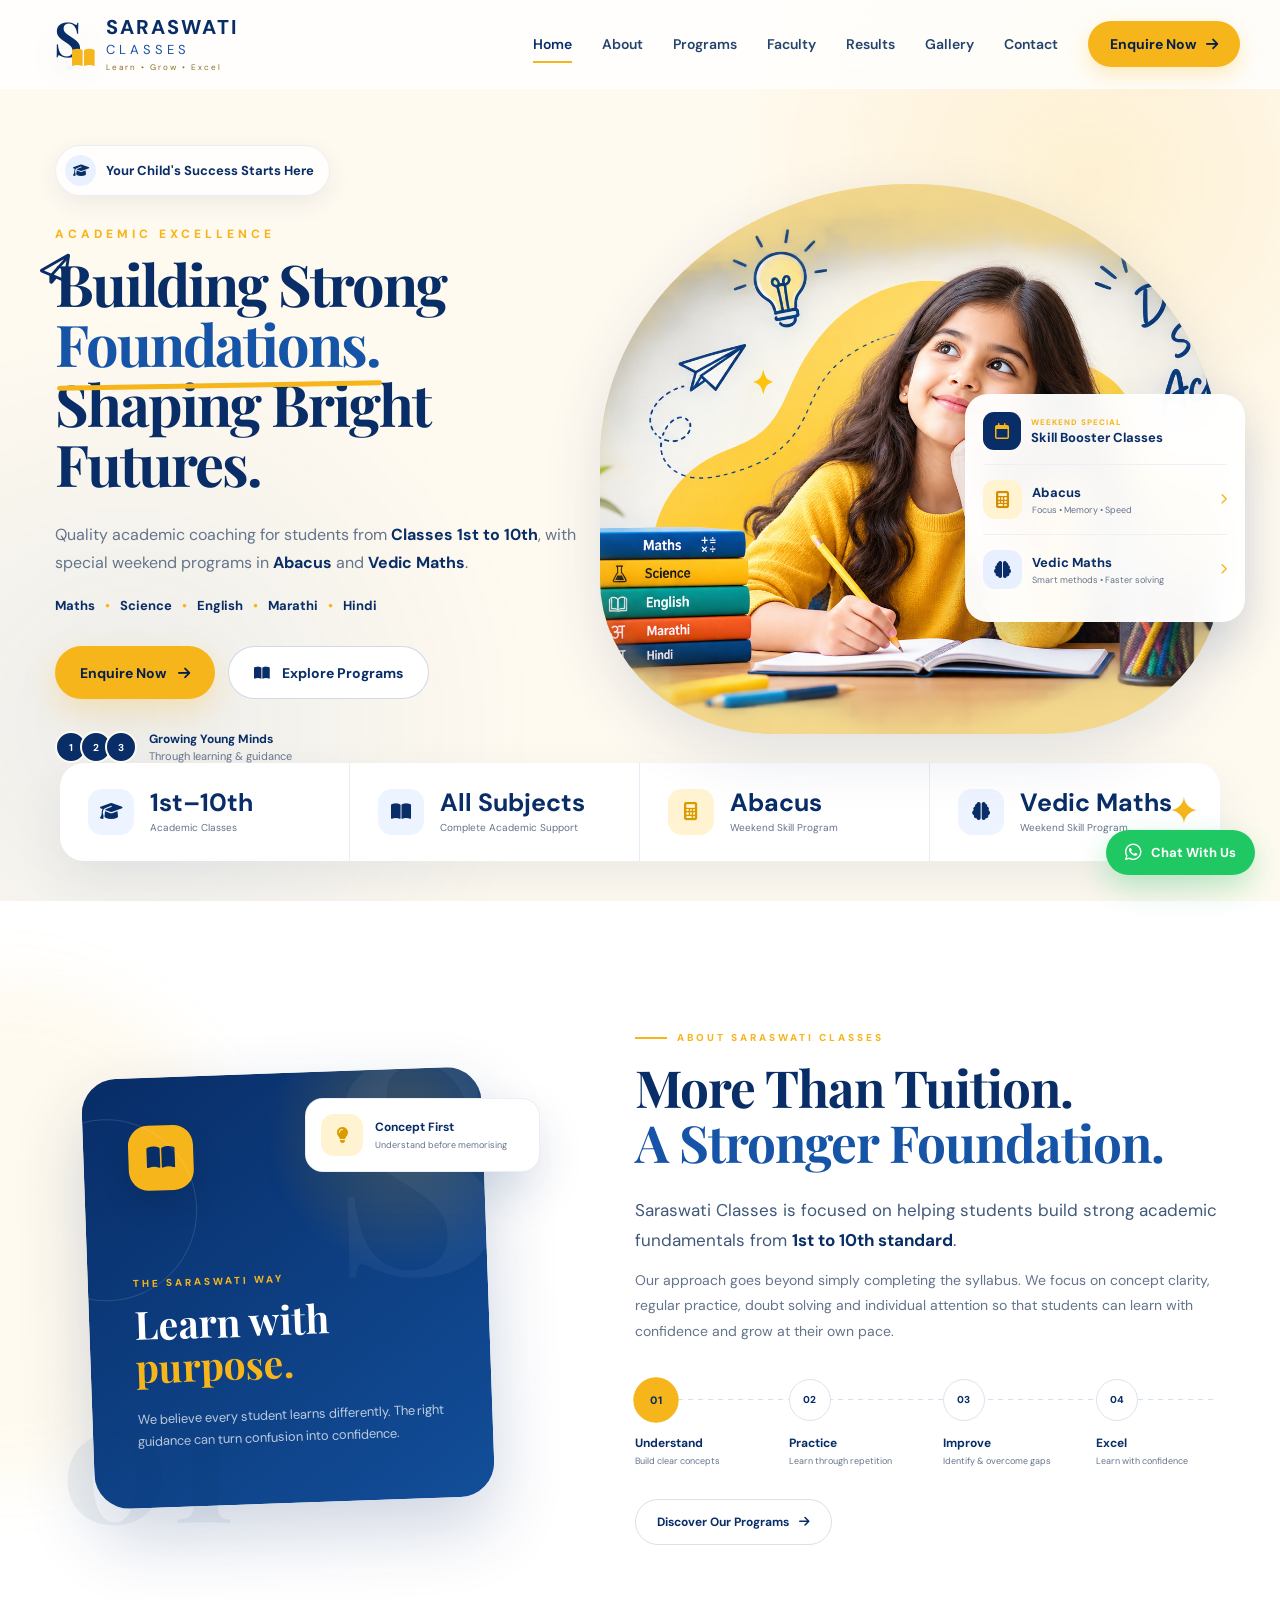
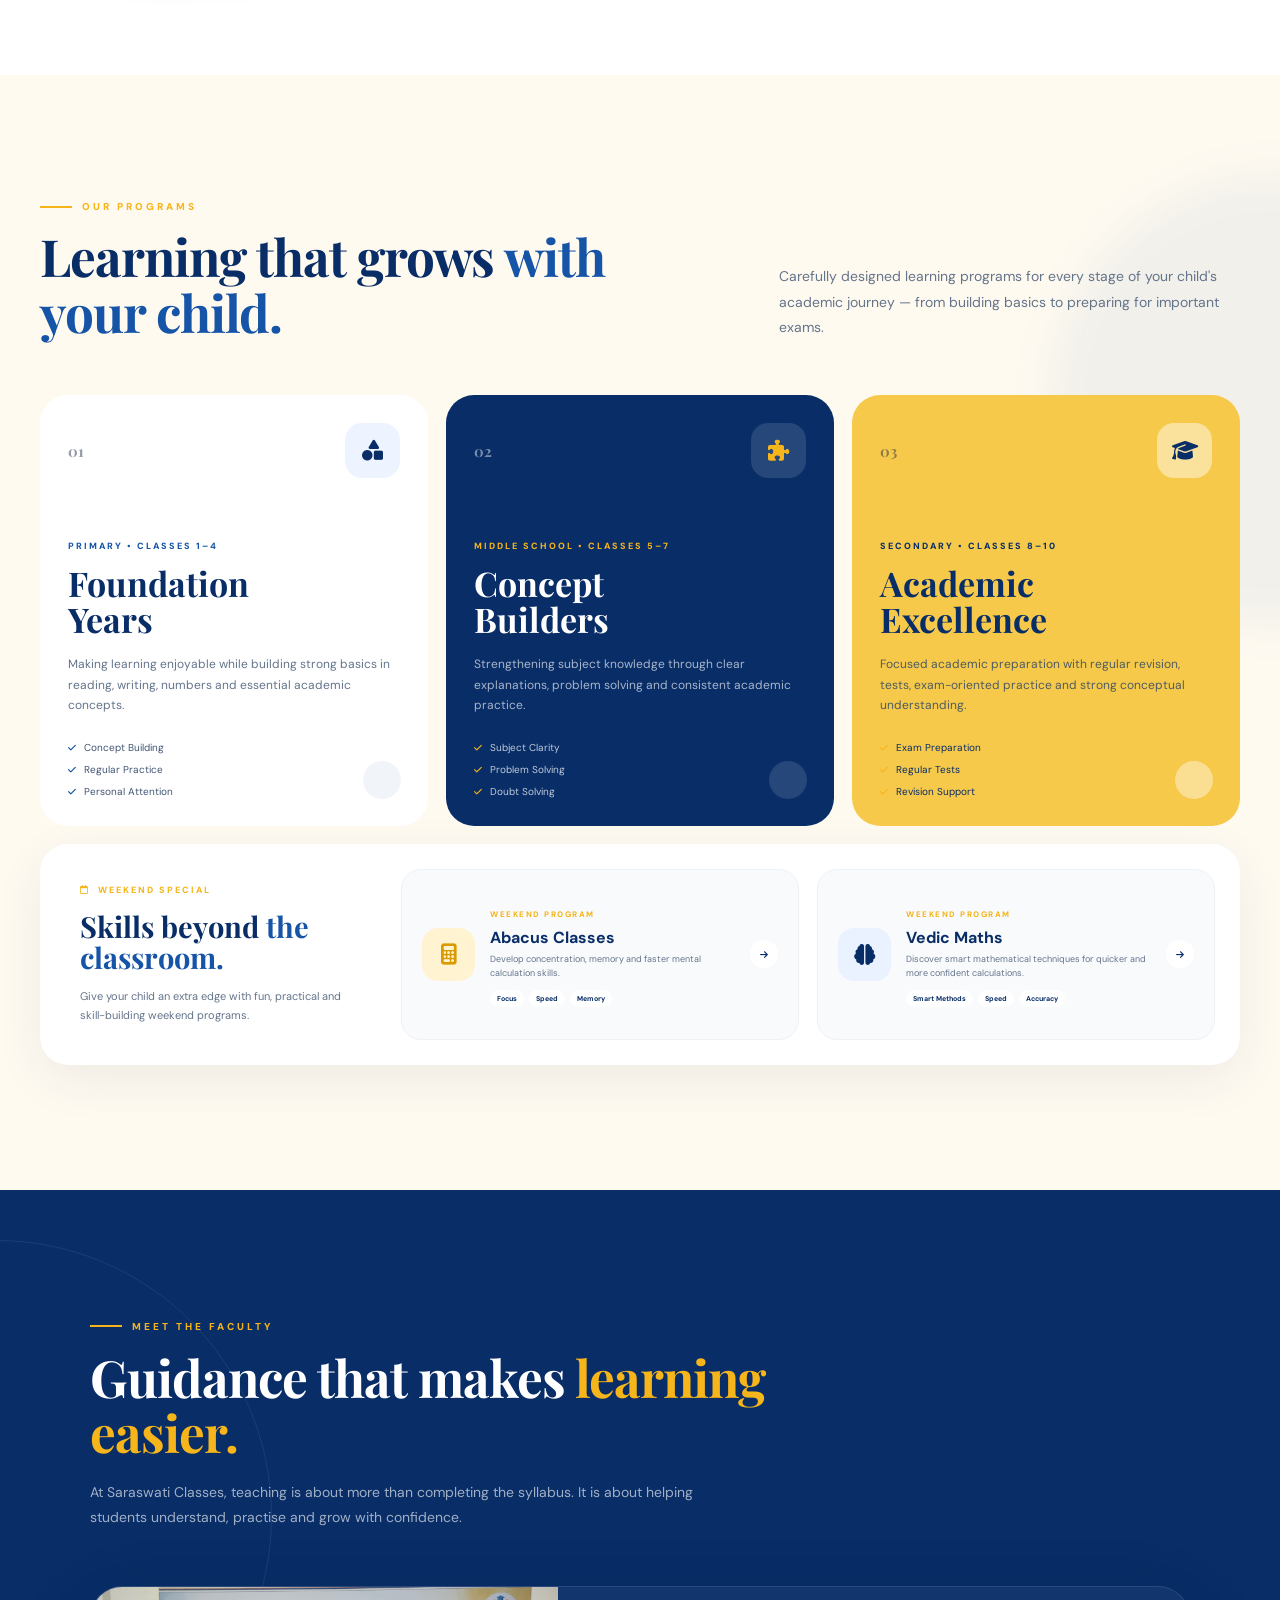
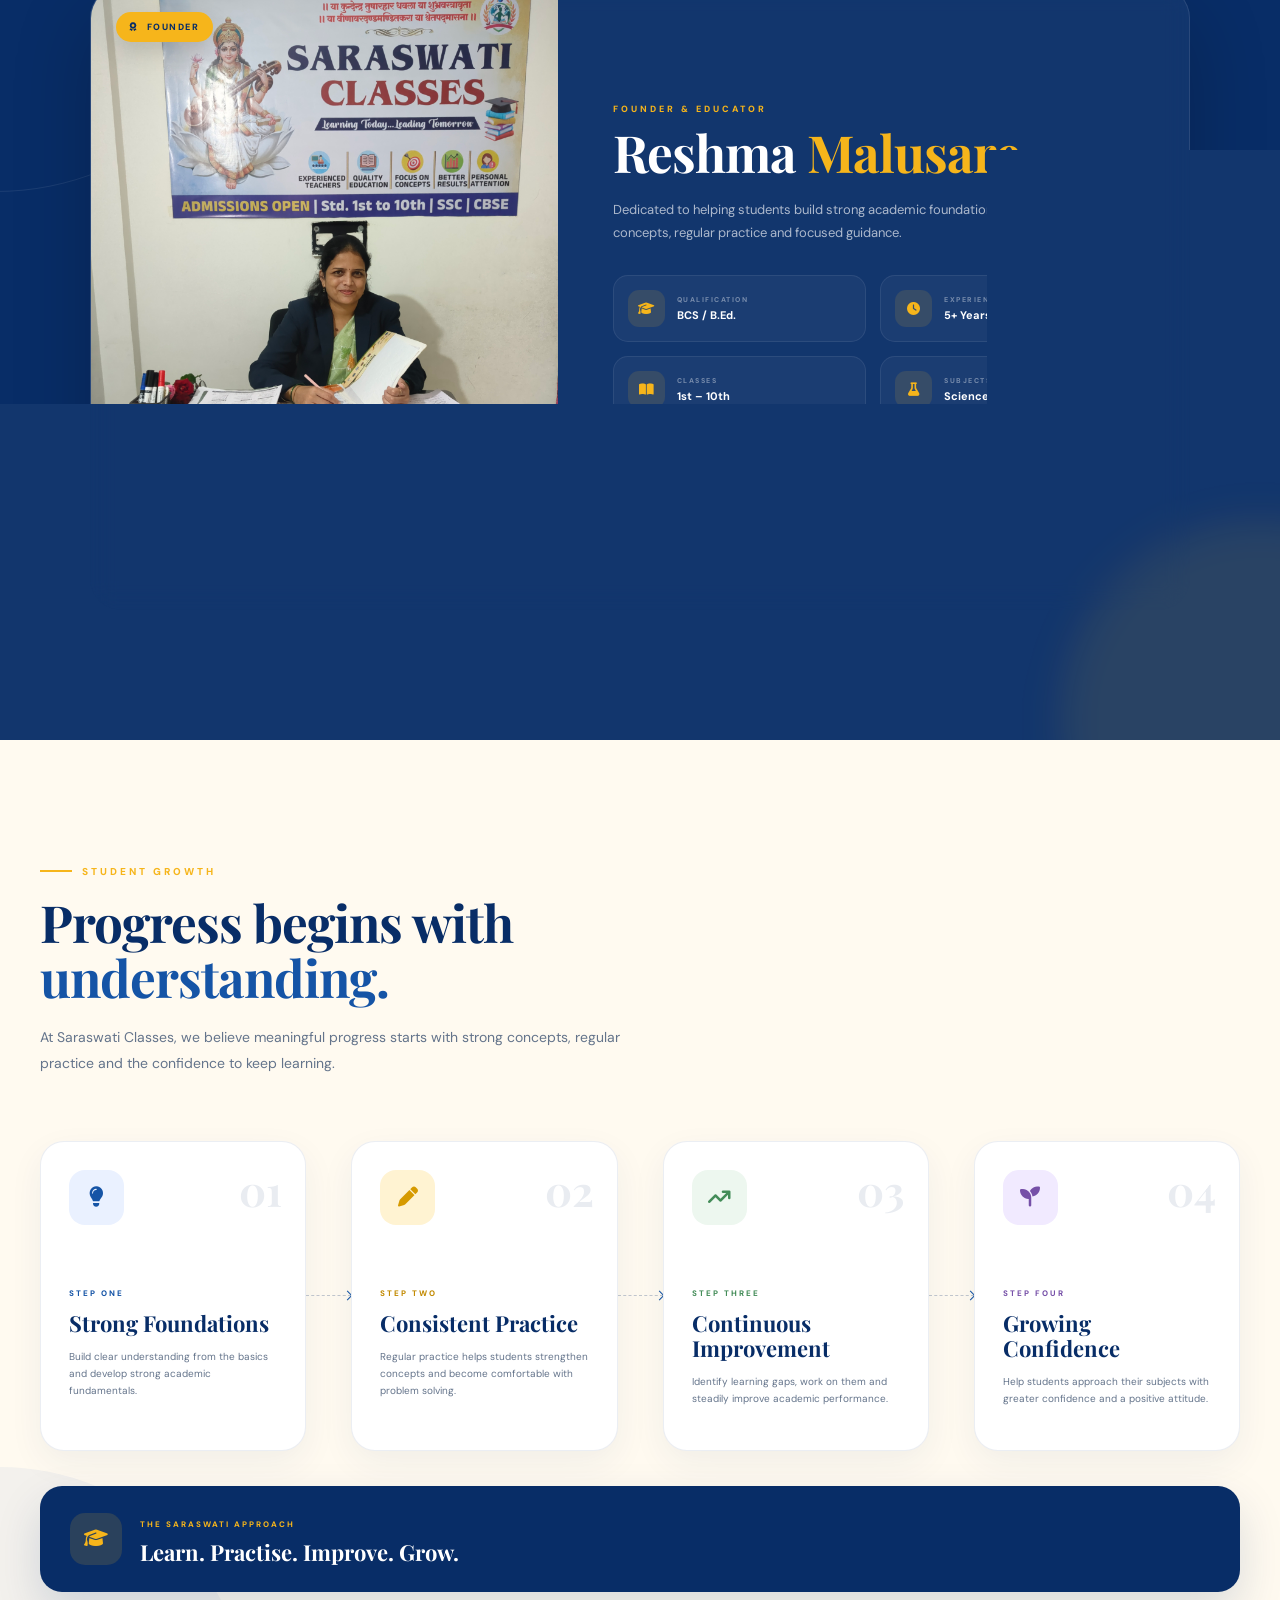
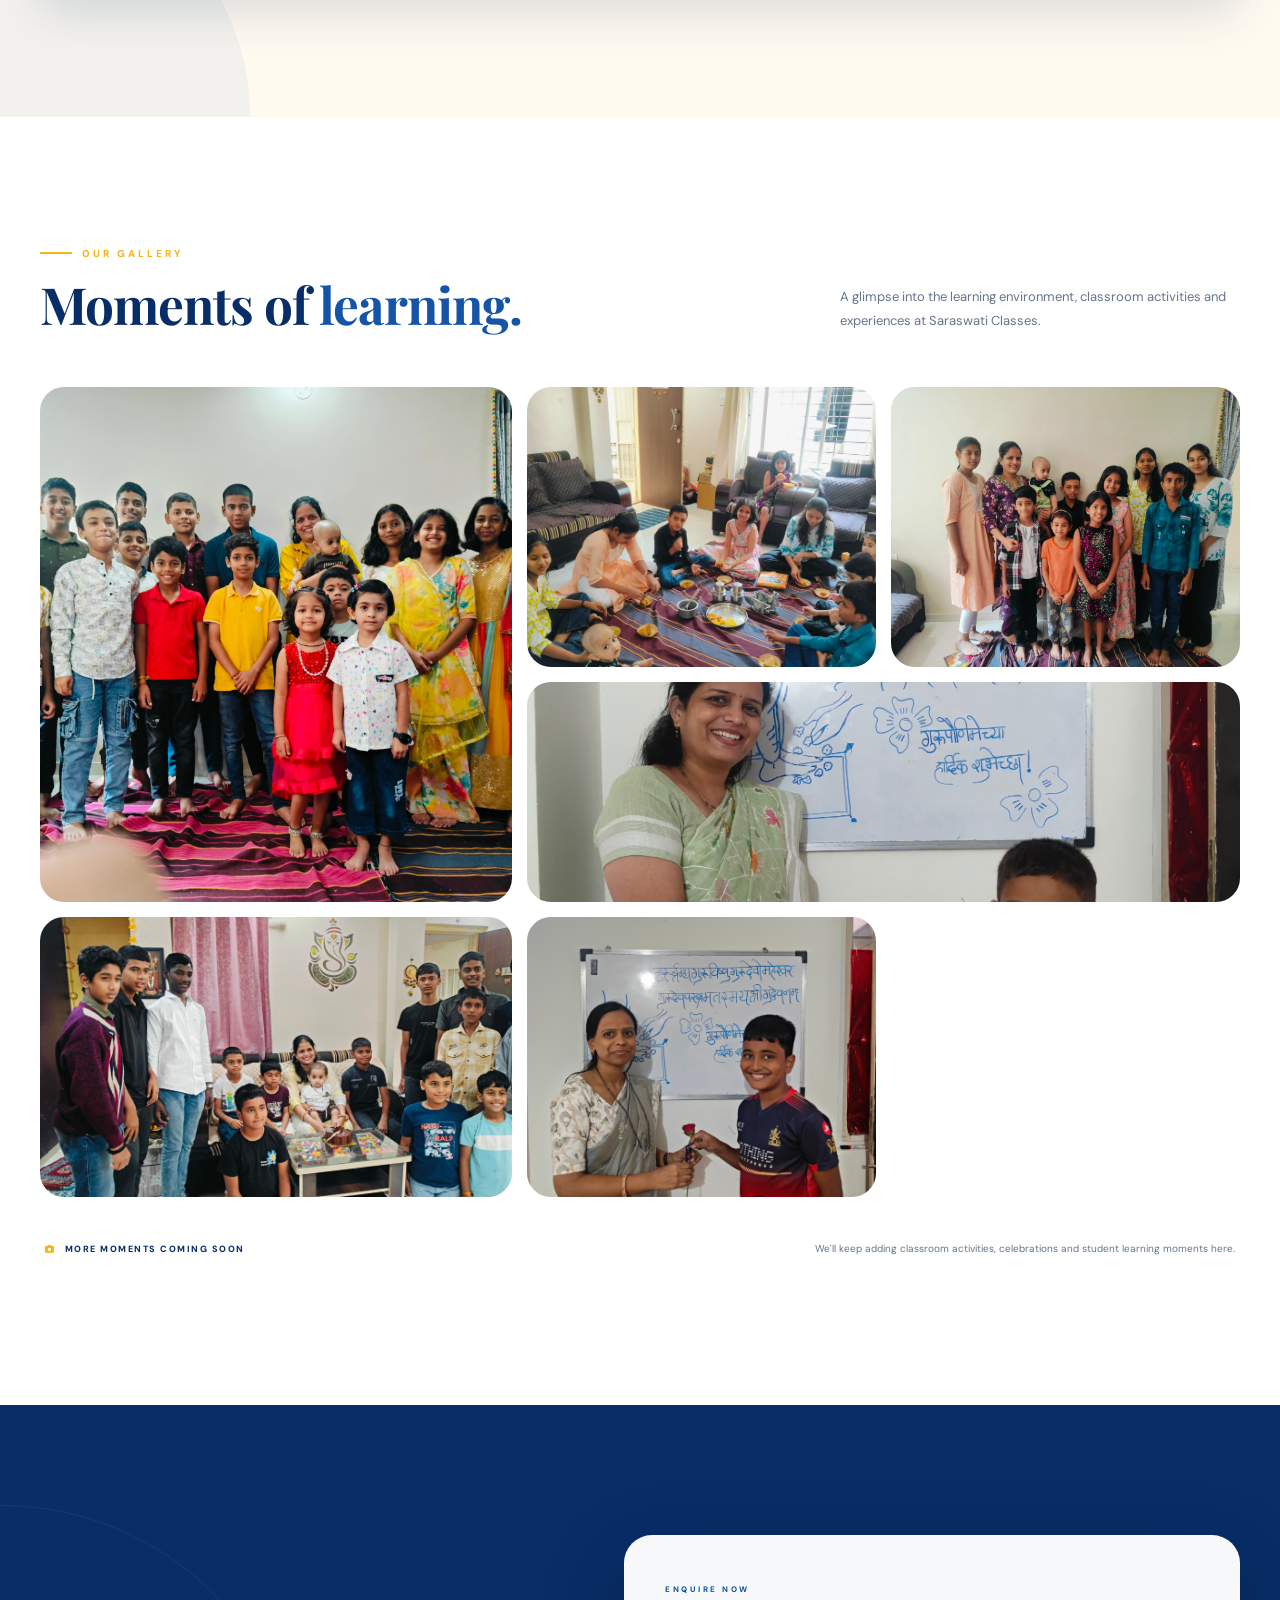
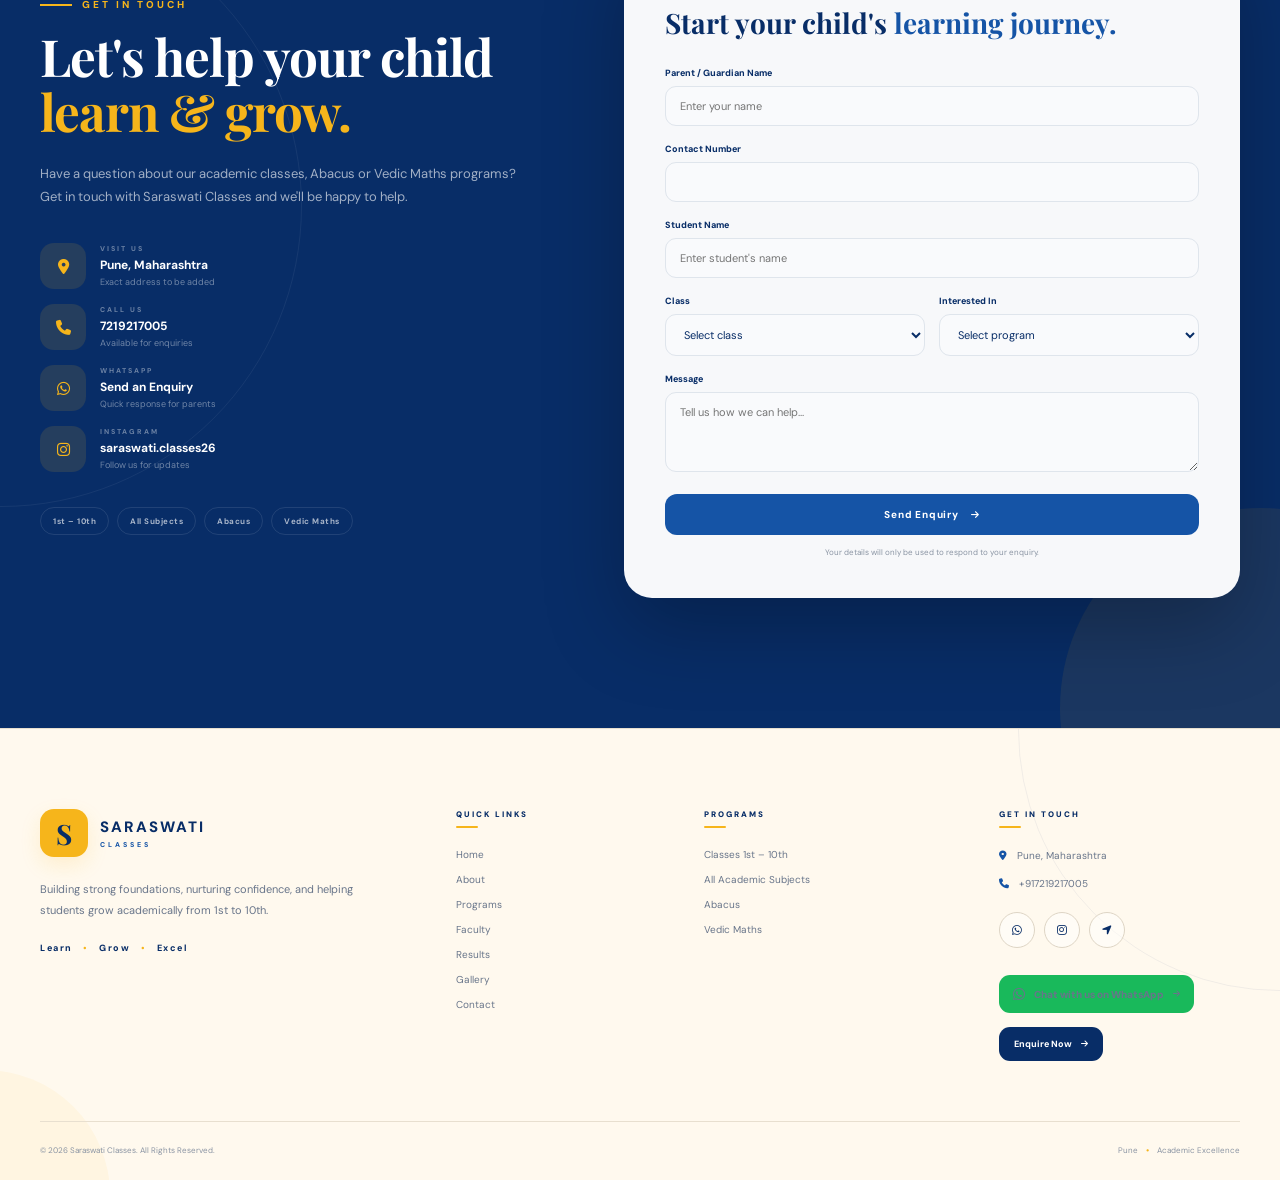
==== index.html @ 90bcfec6 "Initial coaching website" ====
<!DOCTYPE html>
<html lang="en">
<head>
    <meta charset="UTF-8">
    <meta name="viewport" content="width=device-width, initial-scale=1.0">

    <title>Saraswati Classes | Learn • Grow • Excel</title>

    <meta
        name="description"
        content="Saraswati Classes - Academic coaching for Classes 1st to 10th with weekend Abacus and Vedic Maths programs in Pune."
    >

    <link rel="preconnect" href="https://fonts.googleapis.com">
    <link rel="preconnect" href="https://fonts.gstatic.com" crossorigin>

    <link
        href="https://fonts.googleapis.com/css2?family=DM+Sans:wght@400;500;600;700&family=Playfair+Display:wght@500;600;700&display=swap"
        rel="stylesheet"
    >

    <link
        rel="stylesheet"
        href="https://cdnjs.cloudflare.com/ajax/libs/font-awesome/6.5.2/css/all.min.css"
    >

    <link rel="stylesheet" href="css/style.css">
</head>

<body>

    <!-- ================= NAVBAR ================= -->

    <header class="navbar">
        <div class="nav-container">

            <a href="#home" class="brand">

                <div class="brand-mark">
                    <span>S</span>
                    <i class="fa-solid fa-book-open"></i>
                </div>

                <div class="brand-text">
                    <h2>SARASWATI</h2>
                    <span>CLASSES</span>
                    <small>Learn • Grow • Excel</small>
                </div>

            </a>

            <nav class="desktop-nav">
                <a href="#home" class="active">Home</a>
                <a href="#about">About</a>
                <a href="#programs">Programs</a>
                <a href="#faculty">Faculty</a>
                <a href="#results">Results</a>
                <a href="#gallery">Gallery</a>
                <a href="#contact">Contact</a>

                <a href="#enquiry" class="nav-cta">
                    Enquire Now
                    <i class="fa-solid fa-arrow-right"></i>
                </a>
            </nav>

            <button class="menu-btn" id="menuBtn" aria-label="Open menu">
                <i class="fa-solid fa-bars"></i>
            </button>

        </div>

        <!-- Mobile Navigation -->

        <div class="mobile-nav" id="mobileNav">

            <a href="#home">Home</a>
            <a href="#about">About</a>
            <a href="#programs">Programs</a>
            <a href="#faculty">Faculty</a>
            <a href="#results">Results</a>
            <a href="#gallery">Gallery</a>
            <a href="#contact">Contact</a>

            <a href="#enquiry" class="mobile-cta">
                Enquire Now
                <i class="fa-solid fa-arrow-right"></i>
            </a>

        </div>
    </header>


    <!-- ================= HERO ================= -->

    <main>

        <section class="hero" id="home">

            <!-- Decorative elements -->

            <div class="hero-shape shape-one"></div>
            <div class="hero-shape shape-two"></div>

            <div class="doodle doodle-lightbulb">
                <i class="fa-regular fa-lightbulb"></i>
            </div>

            <div class="doodle doodle-paper">
                <i class="fa-regular fa-paper-plane"></i>
            </div>

            <div class="doodle doodle-star">
                ✦
            </div>


            <div class="hero-container">

                <!-- LEFT -->

                <div class="hero-content">

                    <div class="hero-badge">
                        <span class="badge-icon">
                            <i class="fa-solid fa-graduation-cap"></i>
                        </span>

                        Your Child's Success Starts Here
                    </div>


                    <p class="hero-mini-title">
                        ACADEMIC EXCELLENCE
                    </p>


                    <h1>
                        Building Strong
                        <span>Foundations.</span>
                        <br>
                        Shaping Bright Futures.
                    </h1>


                    <p class="hero-description">
                        Quality academic coaching for students from
                        <strong>Classes 1st to 10th</strong>, with special
                        weekend programs in <strong>Abacus</strong> and
                        <strong>Vedic Maths</strong>.
                    </p>


                    <div class="subject-line">

                        <span>Maths</span>
                        <b>•</b>

                        <span>Science</span>
                        <b>•</b>

                        <span>English</span>
                        <b>•</b>

                        <span>Marathi</span>
                        <b>•</b>

                        <span>Hindi</span>

                    </div>


                    <div class="hero-buttons">

                        <a href="#enquiry" class="primary-btn">
                            Enquire Now
                            <i class="fa-solid fa-arrow-right"></i>
                        </a>

                        <a href="#programs" class="secondary-btn">
                            <i class="fa-solid fa-book-open"></i>
                            Explore Programs
                        </a>

                    </div>


                    <div class="hero-trust">

                        <div class="trust-avatars">
                            <span>1</span>
                            <span>2</span>
                            <span>3</span>
                        </div>

                        <div>
                            <strong>Growing Young Minds</strong>
                            <small>Through learning & guidance</small>
                        </div>

                    </div>

                </div>


                <!-- RIGHT -->

                <div class="hero-visual">

                    <div class="image-glow"></div>

                    <div class="student-image">

                        <img
                            src="images/hero-student.jpg"
                            alt="Student studying at Saraswati Classes"
                        >

                    </div>



                    <!-- Weekend card -->

                    <div class="weekend-card">

                        <div class="weekend-header">

                            <span>
                                <i class="fa-regular fa-calendar"></i>
                            </span>

                            <div>
                                <small>WEEKEND SPECIAL</small>
                                <h3>Skill Booster Classes</h3>
                            </div>

                        </div>


                        <div class="weekend-item">

                            <div class="program-icon abacus-icon">
                                <i class="fa-solid fa-calculator"></i>
                            </div>

                            <div>
                                <strong>Abacus</strong>
                                <p>Focus • Memory • Speed</p>
                            </div>

                            <i class="fa-solid fa-chevron-right"></i>

                        </div>


                        <div class="weekend-item">

                            <div class="program-icon vedic-icon">
                                <i class="fa-solid fa-brain"></i>
                            </div>

                            <div>
                                <strong>Vedic Maths</strong>
                                <p>Smart methods • Faster solving</p>
                            </div>

                            <i class="fa-solid fa-chevron-right"></i>

                        </div>

                    </div>


                    <!-- Quote -->

                    

                </div>

            </div>


            <!-- ================= STATS ================= -->

            <div class="stats-container">

    <!-- 01 -->

    <div class="stat">

        <div class="stat-icon">
            <i class="fa-solid fa-graduation-cap"></i>
        </div>

        <div>
            <strong>1st–10th</strong>
            <small>Academic Classes</small>
        </div>

    </div>


    <!-- 02 -->

    <div class="stat">

        <div class="stat-icon">
            <i class="fa-solid fa-book-open"></i>
        </div>

        <div>
            <strong>All Subjects</strong>
            <small>Complete Academic Support</small>
        </div>

    </div>


    <!-- 03 -->

    <div class="stat">

        <div class="stat-icon">
            <i class="fa-solid fa-calculator"></i>
        </div>

        <div>
            <strong>Abacus</strong>
            <small>Weekend Skill Program</small>
        </div>

    </div>


    <!-- 04 -->

    <div class="stat">

        <div class="stat-icon">
            <i class="fa-solid fa-brain"></i>
        </div>

        <div>
            <strong>Vedic Maths</strong>
            <small>Weekend Skill Program</small>
        </div>

    </div>

</div>
        </section>


        <!-- Placeholder sections -->

        <!-- ================= ABOUT ================= -->

<section class="about-section" id="about">

    <div class="about-container">

        <!-- LEFT VISUAL -->

        <div class="about-visual">

            <div class="about-main-card">

                <div class="about-symbol">
                    <i class="fa-solid fa-book-open"></i>
                </div>

                <span>THE SARASWATI WAY</span>

                <h3>
                    Learn with
                    <em>purpose.</em>
                </h3>

                <p>
                    We believe every student learns differently.
                    The right guidance can turn confusion into
                    confidence.
                </p>

            </div>


            <!-- Floating academic card -->

            <div class="about-float-card">

                <div class="float-icon">
                    <i class="fa-solid fa-lightbulb"></i>
                </div>

                <div>
                    <strong>Concept First</strong>
                    <small>Understand before memorising</small>
                </div>

            </div>


            <!-- Decorative number -->

            <div class="about-number">
                01
            </div>

        </div>


        <!-- RIGHT CONTENT -->

        <div class="about-content">

            <div class="section-label">
                <span></span>
                ABOUT SARASWATI CLASSES
            </div>

            <h2>
                More Than Tuition.
                <br>
                <span>A Stronger Foundation.</span>
            </h2>

            <p class="about-intro">
                Saraswati Classes is focused on helping students
                build strong academic fundamentals from
                <strong>1st to 10th standard</strong>.
            </p>

            <p class="about-text">
                Our approach goes beyond simply completing the
                syllabus. We focus on concept clarity, regular
                practice, doubt solving and individual attention
                so that students can learn with confidence and
                grow at their own pace.
            </p>


            <!-- Learning journey -->

            <div class="learning-journey">

                <div class="journey-line"></div>

                <div class="journey-step active">

                    <div class="journey-number">
                        01
                    </div>

                    <div>
                        <strong>Understand</strong>
                        <small>
                            Build clear concepts
                        </small>
                    </div>

                </div>


                <div class="journey-step">

                    <div class="journey-number">
                        02
                    </div>

                    <div>
                        <strong>Practice</strong>
                        <small>
                            Learn through repetition
                        </small>
                    </div>

                </div>


                <div class="journey-step">

                    <div class="journey-number">
                        03
                    </div>

                    <div>
                        <strong>Improve</strong>
                        <small>
                            Identify & overcome gaps
                        </small>
                    </div>

                </div>


                <div class="journey-step">

                    <div class="journey-number">
                        04
                    </div>

                    <div>
                        <strong>Excel</strong>
                        <small>
                            Learn with confidence
                        </small>
                    </div>

                </div>

            </div>


            <a href="#programs" class="about-btn">
                Discover Our Programs
                <i class="fa-solid fa-arrow-right"></i>
            </a>

        </div>

    </div>

</section>

        <!-- ================= PROGRAMS ================= -->

<section class="programs-section" id="programs">

    <div class="programs-container">

        <!-- SECTION HEADER -->

        <div class="programs-header">

            <div>
                <div class="section-label">
                    <span></span>
                    OUR PROGRAMS
                </div>

                <h2>
                    Learning that grows
                    <span>with your child.</span>
                </h2>
            </div>

            <p>
                Carefully designed learning programs for every
                stage of your child's academic journey — from
                building basics to preparing for important exams.
            </p>

        </div>


        <!-- ================= ACADEMIC PROGRAMS ================= -->

        <div class="academic-programs">

            <!-- CARD 1 -->

            <article class="program-card program-primary">

                <div class="program-top">

                    <div class="program-number">
                        01
                    </div>

                    <div class="program-icon-large">
                        <i class="fa-solid fa-shapes"></i>
                    </div>

                </div>

                <div class="program-content">

                    <span class="program-level">
                        PRIMARY • CLASSES 1–4
                    </span>

                    <h3>
                        Foundation
                        <br>
                        Years
                    </h3>

                    <p>
                        Making learning enjoyable while building
                        strong basics in reading, writing, numbers
                        and essential academic concepts.
                    </p>

                    <div class="program-features">

                        <span>
                            <i class="fa-solid fa-check"></i>
                            Concept Building
                        </span>

                        <span>
                            <i class="fa-solid fa-check"></i>
                            Regular Practice
                        </span>

                        <span>
                            <i class="fa-solid fa-check"></i>
                            Personal Attention
                        </span>

                    </div>

                </div>

                <div class="program-arrow">
                    <i class="fa-solid fa-arrow-up-right"></i>
                </div>

            </article>


            <!-- CARD 2 -->

            <article class="program-card program-middle">

                <div class="program-top">

                    <div class="program-number">
                        02
                    </div>

                    <div class="program-icon-large">
                        <i class="fa-solid fa-puzzle-piece"></i>
                    </div>

                </div>

                <div class="program-content">

                    <span class="program-level">
                        MIDDLE SCHOOL • CLASSES 5–7
                    </span>

                    <h3>
                        Concept
                        <br>
                        Builders
                    </h3>

                    <p>
                        Strengthening subject knowledge through
                        clear explanations, problem solving and
                        consistent academic practice.
                    </p>

                    <div class="program-features">

                        <span>
                            <i class="fa-solid fa-check"></i>
                            Subject Clarity
                        </span>

                        <span>
                            <i class="fa-solid fa-check"></i>
                            Problem Solving
                        </span>

                        <span>
                            <i class="fa-solid fa-check"></i>
                            Doubt Solving
                        </span>

                    </div>

                </div>

                <div class="program-arrow">
                    <i class="fa-solid fa-arrow-up-right"></i>
                </div>

            </article>


            <!-- CARD 3 -->

            <article class="program-card program-secondary">

                <div class="program-top">

                    <div class="program-number">
                        03
                    </div>

                    <div class="program-icon-large">
                        <i class="fa-solid fa-graduation-cap"></i>
                    </div>

                </div>

                <div class="program-content">

                    <span class="program-level">
                        SECONDARY • CLASSES 8–10
                    </span>

                    <h3>
                        Academic
                        <br>
                        Excellence
                    </h3>

                    <p>
                        Focused academic preparation with regular
                        revision, tests, exam-oriented practice and
                        strong conceptual understanding.
                    </p>

                    <div class="program-features">

                        <span>
                            <i class="fa-solid fa-check"></i>
                            Exam Preparation
                        </span>

                        <span>
                            <i class="fa-solid fa-check"></i>
                            Regular Tests
                        </span>

                        <span>
                            <i class="fa-solid fa-check"></i>
                            Revision Support
                        </span>

                    </div>

                </div>

                <div class="program-arrow">
                    <i class="fa-solid fa-arrow-up-right"></i>
                </div>

            </article>

        </div>


        <!-- ================= WEEKEND PROGRAMS ================= -->

        <div class="weekend-programs">

            <div class="weekend-intro">

                <div class="weekend-badge">
                    <i class="fa-regular fa-calendar"></i>
                    WEEKEND SPECIAL
                </div>

                <h3>
                    Skills beyond
                    <span>the classroom.</span>
                </h3>

                <p>
                    Give your child an extra edge with
                    fun, practical and skill-building weekend
                    programs.
                </p>

            </div>


            <!-- ABACUS -->

            <article class="weekend-program-card">

                <div class="weekend-program-icon abacus-program-icon">
                    <i class="fa-solid fa-calculator"></i>
                </div>

                <div class="weekend-program-info">

                    <span>WEEKEND PROGRAM</span>

                    <h4>Abacus Classes</h4>

                    <p>
                        Develop concentration, memory and
                        faster mental calculation skills.
                    </p>

                    <div class="skill-tags">

                        <span>Focus</span>
                        <span>Speed</span>
                        <span>Memory</span>

                    </div>

                </div>

                <div class="weekend-arrow">
                    <i class="fa-solid fa-arrow-right"></i>
                </div>

            </article>


            <!-- VEDIC MATHS -->

            <article class="weekend-program-card">

                <div class="weekend-program-icon vedic-program-icon">
                    <i class="fa-solid fa-brain"></i>
                </div>

                <div class="weekend-program-info">

                    <span>WEEKEND PROGRAM</span>

                    <h4>Vedic Maths</h4>

                    <p>
                        Discover smart mathematical techniques
                        for quicker and more confident calculations.
                    </p>

                    <div class="skill-tags">

                        <span>Smart Methods</span>
                        <span>Speed</span>
                        <span>Accuracy</span>

                    </div>

                </div>

                <div class="weekend-arrow">
                    <i class="fa-solid fa-arrow-right"></i>
                </div>

            </article>

        </div>

    </div>

</section>

        <!-- ================= FACULTY ================= -->

<section class="faculty-section" id="faculty">

    <div class="faculty-container">

        <!-- HEADER -->

        <div class="faculty-header">

            <div class="section-label">
                <span></span>
                MEET THE FACULTY
            </div>

            <h2>
                Guidance that makes
                <span>learning easier.</span>
            </h2>

            <p>
                At Saraswati Classes, teaching is about more than
                completing the syllabus. It is about helping students
                understand, practise and grow with confidence.
            </p>

        </div>


        <!-- FEATURED FACULTY -->

        <div class="faculty-feature">

            <!-- PHOTO -->

            <div class="faculty-photo">

                <div class="founder-badge">
                    <i class="fa-solid fa-award"></i>
                    FOUNDER
                </div>

                <img
                    src="images/reshma-malusare.jpg"
                    alt="Reshma Malusare - Founder of Saraswati Classes"
                >

                <div class="photo-decoration"></div>

            </div>


            <!-- INFORMATION -->

            <div class="faculty-info">

                <span class="faculty-role">
                    FOUNDER & EDUCATOR
                </span>

                <h3>
                    Reshma
                    <span>Malusare</span>
                </h3>

                <p class="faculty-intro">
                    Dedicated to helping students build strong
                    academic foundations through clear concepts,
                    regular practice and focused guidance.
                </p>


                <!-- DETAILS -->

                <div class="faculty-details">

                    <div class="faculty-detail">

                        <div class="faculty-detail-icon">
                            <i class="fa-solid fa-graduation-cap"></i>
                        </div>

                        <div>
                            <span>QUALIFICATION</span>
                            <strong>BCS / B.Ed.</strong>
                        </div>

                    </div>


                    <div class="faculty-detail">

                        <div class="faculty-detail-icon">
                            <i class="fa-solid fa-clock"></i>
                        </div>

                        <div>
                            <span>EXPERIENCE</span>
                            <strong>5+ Years</strong>
                        </div>

                    </div>


                    <div class="faculty-detail">

                        <div class="faculty-detail-icon">
                            <i class="fa-solid fa-book-open"></i>
                        </div>

                        <div>
                            <span>CLASSES</span>
                            <strong>1st – 10th</strong>
                        </div>

                    </div>


                    <div class="faculty-detail">

                        <div class="faculty-detail-icon">
                            <i class="fa-solid fa-flask"></i>
                        </div>

                        <div>
                            <span>SUBJECTS</span>
                            <strong>Science & Mathematics</strong>
                        </div>

                    </div>

                </div>


                <!-- EXPERIENCE NOTE -->

                <div class="faculty-quote">

                    <i class="fa-solid fa-quote-left"></i>

                    <p>
                        Building strong foundations, one concept
                        at a time.
                    </p>

                </div>

            </div>

        </div>

    </div>

</section>

       <!-- ================= STUDENT GROWTH ================= -->

<section id="results" class="growth-section">

    <div class="growth-container">

        <!-- HEADER -->

        <div class="growth-header">

            <div class="section-label">
                <span></span>
                STUDENT GROWTH
            </div>

            <h2>
                Progress begins with
                <span>understanding.</span>
            </h2>

            <p>
                At Saraswati Classes, we believe meaningful progress
                starts with strong concepts, regular practice and
                the confidence to keep learning.
            </p>

        </div>


        <!-- GROWTH JOURNEY -->

        <div class="growth-journey">

            <!-- STEP 01 -->

            <div class="growth-step">

                <div class="growth-step-number">
                    01
                </div>

                <div class="growth-step-icon">
                    <i class="fa-solid fa-lightbulb"></i>
                </div>

                <div class="growth-step-content">

                    <span>STEP ONE</span>

                    <h3>Strong Foundations</h3>

                    <p>
                        Build clear understanding from the basics
                        and develop strong academic fundamentals.
                    </p>

                </div>

            </div>


            <!-- CONNECTOR -->

            <div class="growth-connector">
                <span></span>
            </div>


            <!-- STEP 02 -->

            <div class="growth-step">

                <div class="growth-step-number">
                    02
                </div>

                <div class="growth-step-icon">
                    <i class="fa-solid fa-pen"></i>
                </div>

                <div class="growth-step-content">

                    <span>STEP TWO</span>

                    <h3>Consistent Practice</h3>

                    <p>
                        Regular practice helps students strengthen
                        concepts and become comfortable with
                        problem solving.
                    </p>

                </div>

            </div>


            <!-- CONNECTOR -->

            <div class="growth-connector">
                <span></span>
            </div>


            <!-- STEP 03 -->

            <div class="growth-step">

                <div class="growth-step-number">
                    03
                </div>

                <div class="growth-step-icon">
                    <i class="fa-solid fa-arrow-trend-up"></i>
                </div>

                <div class="growth-step-content">

                    <span>STEP THREE</span>

                    <h3>Continuous Improvement</h3>

                    <p>
                        Identify learning gaps, work on them and
                        steadily improve academic performance.
                    </p>

                </div>

            </div>


            <!-- CONNECTOR -->

            <div class="growth-connector">
                <span></span>
            </div>


            <!-- STEP 04 -->

            <div class="growth-step">

                <div class="growth-step-number">
                    04
                </div>

                <div class="growth-step-icon">
                    <i class="fa-solid fa-seedling"></i>
                </div>

                <div class="growth-step-content">

                    <span>STEP FOUR</span>

                    <h3>Growing Confidence</h3>

                    <p>
                        Help students approach their subjects with
                        greater confidence and a positive attitude.
                    </p>

                </div>

            </div>

        </div>


        <!-- BOTTOM MESSAGE -->

        <div class="growth-message">

            <div class="growth-message-icon">
                <i class="fa-solid fa-graduation-cap"></i>
            </div>

            <div>

                <span>THE SARASWATI APPROACH</span>

                <h3>
                    Learn. Practise. Improve. Grow.
                </h3>

            </div>

        </div>

    </div>

</section>

       <!-- ================= GALLERY ================= -->

<section id="gallery" class="gallery-section">

    <div class="gallery-container">

        <!-- HEADER -->

        <div class="gallery-header">

            <div>

                <div class="section-label">
                    <span></span>
                    OUR GALLERY
                </div>

                <h2>
                    Moments of
                    <span>learning.</span>
                </h2>

            </div>

            <p>
                A glimpse into the learning environment, classroom
                activities and experiences at Saraswati Classes.
            </p>

        </div>


        <!-- GALLERY GRID -->

        <div class="gallery-grid">

            <!-- LARGE IMAGE -->

            <div class="gallery-item gallery-large">

                <img
                    src="images/gallery-1.jpg"
                    alt="Saraswati Classes classroom"
                >

                <div class="gallery-overlay">

                    <span>01</span>

                    <div>
                        <strong>Learning Together</strong>
                        <small>Classroom Moments</small>
                    </div>

                    <i class="fa-solid fa-arrow-up-right"></i>

                </div>

            </div>


            <!-- IMAGE 2 -->

            <div class="gallery-item">

                <img
                    src="images/gallery-2.jpg"
                    alt="Students learning"
                >

                <div class="gallery-overlay">

                    <span>02</span>

                    <div>
                        <strong>Focused Learning</strong>
                        <small>Academic Sessions</small>
                    </div>

                    <i class="fa-solid fa-arrow-up-right"></i>

                </div>

            </div>


            <!-- IMAGE 3 -->

            <div class="gallery-item">

                <img
                    src="images/gallery-3.jpg"
                    alt="Academic activity"
                >

                <div class="gallery-overlay">

                    <span>03</span>

                    <div>
                        <strong>Practice & Progress</strong>
                        <small>Learning Activities</small>
                    </div>

                    <i class="fa-solid fa-arrow-up-right"></i>

                </div>

            </div>


            <!-- WIDE IMAGE -->

            <div class="gallery-item gallery-wide">

                <img
                    src="images/gallery-4.jpg"
                    alt="Students at Saraswati Classes"
                >

                <div class="gallery-overlay">

                    <span>04</span>

                    <div>
                        <strong>Growing Together</strong>
                        <small>Student Experiences</small>
                    </div>

                    <i class="fa-solid fa-arrow-up-right"></i>

                </div>

            </div>


            <!-- IMAGE 5 -->

            <div class="gallery-item">

                <img
                    src="images/gallery-5.jpg"
                    alt="Learning activity"
                >

                <div class="gallery-overlay">

                    <span>05</span>

                    <div>
                        <strong>Beyond Books</strong>
                        <small>Skill Development</small>
                    </div>

                    <i class="fa-solid fa-arrow-up-right"></i>

                </div>

            </div>


            <!-- IMAGE 6 -->

            <div class="gallery-item">

                <img
                    src="images/gallery-6.jpg"
                    alt="Students participating in activities"
                >

                <div class="gallery-overlay">

                    <span>06</span>

                    <div>
                        <strong>Weekend Learning</strong>
                        <small>Abacus & Vedic Maths</small>
                    </div>

                    <i class="fa-solid fa-arrow-up-right"></i>

                </div>

            </div>

        </div>


        <!-- BOTTOM -->

        <div class="gallery-bottom">

            <span>
                <i class="fa-solid fa-camera"></i>
                MORE MOMENTS COMING SOON
            </span>

            <p>
                We'll keep adding classroom activities,
                celebrations and student learning moments here.
            </p>

        </div>

    </div>

</section>

        <!-- ================= CONTACT & ENQUIRY ================= -->

<section id="contact" class="contact-section">

    <div class="contact-container">

        <!-- LEFT SIDE -->

        <div class="contact-content">

            <div class="section-label">
                <span></span>
                GET IN TOUCH
            </div>

            <h2>
                Let's help your child
                <span>learn & grow.</span>
            </h2>

            <p class="contact-intro">
                Have a question about our academic classes, Abacus
                or Vedic Maths programs? Get in touch with Saraswati
                Classes and we'll be happy to help.
            </p>


            <!-- CONTACT DETAILS -->

            <div class="contact-details">

                <div class="contact-detail">

                    <div class="contact-icon">
                        <i class="fa-solid fa-location-dot"></i>
                    </div>

                    <div>
                        <span>VISIT US</span>
                        <strong>Pune, Maharashtra</strong>
                        <small>Exact address to be added</small>
                    </div>

                </div>


                <div class="contact-detail">

                    <div class="contact-icon">
                        <i class="fa-solid fa-phone"></i>
                    </div>

                    <div>
                        <span>CALL US</span>
                        <strong>7219217005</strong>
                        <small>Available for enquiries</small>
                    </div>

                </div>


                <a
    href="https://wa.me/917219217005"
    target="_blank"
    rel="noopener noreferrer"
    class="contact-detail contact-link"
>

    <div class="contact-icon">
        <i class="fa-brands fa-whatsapp"></i>
    </div>

    <div>
        <span>WHATSAPP</span>
        <strong>Send an Enquiry</strong>
        <small>Quick response for parents</small>
    </div>

</a>

<a
    href="https://www.instagram.com/saraswati.classes26/"
    target="_blank"
    rel="noopener noreferrer"
    class="contact-detail contact-link"
>

    <div class="contact-icon">
        <i class="fa-brands fa-instagram"></i>
    </div>

    <div>
        <span>INSTAGRAM</span>
        <strong>saraswati.classes26</strong>
        <small>Follow us for updates</small>
    </div>

</a>         

            </div>


            <!-- PROGRAM TAGS -->

            <div class="contact-programs">

                <span>1st – 10th</span>
                <span>All Subjects</span>
                <span>Abacus</span>
                <span>Vedic Maths</span>

            </div>

        </div>


        <!-- RIGHT SIDE : FORM -->

        <div class="enquiry-card">

            <div class="enquiry-card-header">

                <span>ENQUIRE NOW</span>

                <h3>
                    Start your child's
                    <strong>learning journey.</strong>
                </h3>

            </div>


            <form id="enquiryForm">


                <!-- NAME -->

                <div class="form-group">

                    <label for="parentName">
                        Parent / Guardian Name
                    </label>

                    <input
                        type="text"
                        id="parentName"
                        name="parentName"
                        placeholder="Enter your name"
                        required
                    >

                </div>


                <!-- PHONE -->

                <div class="form-group">

                    <label for="phone">
                        Contact Number
                    </label>

                    <input
                        type="tel"
                        id="phone"
                        name="phone"
                        placeholder=""
                        required
                    >

                </div>


                <!-- STUDENT NAME -->

                <div class="form-group">

                    <label for="studentName">
                        Student Name
                    </label>

                    <input
                        type="text"
                        id="studentName"
                        name="studentName"
                        placeholder="Enter student's name"
                    >

                </div>


                <!-- CLASS + PROGRAM -->

                <div class="form-row">

                    <div class="form-group">

                        <label for="studentClass">
                            Class
                        </label>

                        <select
                            id="studentClass"
                            name="studentClass"
                        >

                            <option value="">
                                Select class
                            </option>

                            <option>1st</option>
                            <option>2nd</option>
                            <option>3rd</option>
                            <option>4th</option>
                            <option>5th</option>
                            <option>6th</option>
                            <option>7th</option>
                            <option>8th</option>
                            <option>9th</option>
                            <option>10th</option>

                        </select>

                    </div>


                    <div class="form-group">

                        <label for="program">
                            Interested In
                        </label>

                        <select
                            id="program"
                            name="program"
                        >

                            <option value="">
                                Select program
                            </option>

                            <option>Academic Classes</option>
                            <option>Abacus</option>
                            <option>Vedic Maths</option>

                        </select>

                    </div>

                </div>


                <!-- MESSAGE -->

                <div class="form-group">

                    <label for="message">
                        Message
                    </label>

                    <textarea
                        id="message"
                        name="message"
                        rows="3"
                        placeholder="Tell us how we can help..."
                    ></textarea>

                </div>


                <button
                    type="submit"
                    class="enquiry-submit"
                >

                    Send Enquiry

                    <i class="fa-solid fa-arrow-right"></i>

                </button>


                <p class="form-note">
                    Your details will only be used to respond
                    to your enquiry.
                </p>

            </form>

        </div>

    </div>

</section>

       

    </main>


    <!-- WhatsApp -->

    <a href="#" class="whatsapp-btn" aria-label="WhatsApp">

        <i class="fa-brands fa-whatsapp"></i>

        <span>Chat With Us</span>

    </a>


    <!-- =====================================================
     FOOTER
===================================================== -->

<footer class="site-footer">

    <div class="footer-container">

        <!-- BRAND -->

        <div class="footer-brand">

            <a href="#home" class="footer-logo">

                <span class="footer-logo-mark">
                    S
                </span>

                <span class="footer-logo-text">
                    <strong>SARASWATI</strong>
                    <small>CLASSES</small>
                </span>

            </a>


            <p>
                Building strong foundations, nurturing confidence,
                and helping students grow academically from
                1st to 10th.
            </p>


            <div class="footer-tagline">
                Learn
                <span>•</span>
                Grow
                <span>•</span>
                Excel
            </div>

        </div>


        <!-- QUICK LINKS -->

        <div class="footer-column">

            <h4>QUICK LINKS</h4>

            <a href="#home">Home</a>

            <a href="#about">About</a>

            <a href="#programs">Programs</a>

            <a href="#faculty">Faculty</a>

            <a href="#results">Results</a>

            <a href="#gallery">Gallery</a>

            <a href="#contact">Contact</a>

        </div>


        <!-- PROGRAMS -->

        <div class="footer-column">

            <h4>PROGRAMS</h4>

            <a href="#programs">
                Classes 1st – 10th
            </a>

            <a href="#programs">
                All Academic Subjects
            </a>

            <a href="#programs">
                Abacus
            </a>

            <a href="#programs">
                Vedic Maths
            </a>

        </div>


        <!-- CONTACT -->

        <div class="footer-column footer-contact">

            <h4>GET IN TOUCH</h4>


            <!-- LOCATION -->

            <p>
                <i class="fa-solid fa-location-dot"></i>

                <span>
                    Pune, Maharashtra
                </span>
            </p>


            <!-- PHONE -->

            <p>
                <i class="fa-solid fa-phone"></i>

                <span>
                    +917219217005
                </span>
            </p>


            <!-- SOCIAL ICONS -->

            <div class="footer-social">

                <!-- WHATSAPP -->

                <a
                    href="https://wa.me/91XXXXXXXXXX"
                    target="_blank"
                    rel="noopener"
                    aria-label="WhatsApp"
                >
                    <i class="fa-brands fa-whatsapp"></i>
                </a>


                <!-- INSTAGRAM -->

                <a
                    href="YOUR_INSTAGRAM_LINK"
                    target="_blank"
                    rel="noopener"
                    aria-label="Instagram"
                >
                    <i class="fa-brands fa-instagram"></i>
                </a>


                <!-- GOOGLE MAPS -->

                <a
                    href="YOUR_GOOGLE_MAPS_LINK"
                    target="_blank"
                    rel="noopener"
                    aria-label="Google Maps"
                >
                    <i class="fa-solid fa-location-arrow"></i>
                </a>

            </div>


            <!-- WHATSAPP BUTTON -->

            <a
                href="https://wa.me/917219217005"
                target="_blank"
                rel="noopener"
                class="footer-whatsapp"
            >

                <i class="fa-brands fa-whatsapp"></i>

                <span>
                    Chat with us on WhatsApp
                </span>

                <i class="fa-solid fa-arrow-right"></i>

            </a>


            <!-- ENQUIRE BUTTON -->

            <a
                href="#contact"
                class="footer-enquire"
            >

                Enquire Now

                <i class="fa-solid fa-arrow-right"></i>

            </a>

        </div>

    </div>


    <!-- FOOTER BOTTOM -->

    <div class="footer-bottom">

        <p>
            © 2026 Saraswati Classes.
            All Rights Reserved.
        </p>


        <div class="footer-bottom-right">

            <span>
                Pune
            </span>

            <span class="footer-dot">
                •
            </span>

            <span>
                Academic Excellence
            </span>

        </div>

    </div>

</footer>

    <script src="js/script.js"></script>

</body>
</html>
---- css/style.css ----
/* =====================================================
   SARASWATI CLASSES
   GLOBAL STYLES
===================================================== */

:root {
    --navy: #082d67;
    --navy-dark: #061f49;
    --blue: #1554a6;

    --gold: #f6b51b;
    --gold-light: #ffd66b;

    --cream: #fffaf0;
    --white: #ffffff;

    --text: #14213d;
    --muted: #64748b;

    --border: rgba(8, 45, 103, 0.12);

    --shadow: 0 20px 60px rgba(8, 45, 103, 0.12);

    --radius: 24px;

    --heading: "Playfair Display", serif;
    --body: "DM Sans", sans-serif;
}


/* RESET */

* {
    margin: 0;
    padding: 0;
    box-sizing: border-box;
}

html {
    scroll-behavior: smooth;
}

body {
    font-family: var(--body);
    color: var(--text);
    background: var(--cream);
    overflow-x: hidden;
}

a {
    text-decoration: none;
    color: inherit;
}

button {
    font-family: inherit;
}


/* =====================================================
   NAVBAR
===================================================== */

.navbar {
    position: absolute;
    width: 100%;
    top: 0;
    left: 0;
    z-index: 1000;

    background: rgba(255, 255, 255, 0.78);
    backdrop-filter: blur(18px);
    -webkit-backdrop-filter: blur(18px);

    border-bottom: 1px solid rgba(255, 255, 255, 0.6);
}

.nav-container {
    max-width: 1380px;
    height: 88px;
    margin: auto;
    padding: 0 40px;

    display: flex;
    align-items: center;
    justify-content: space-between;
}


/* BRAND */

.brand {
    display: flex;
    align-items: center;
    gap: 10px;
}

.brand-mark {
    position: relative;

    width: 56px;
    height: 56px;

    display: flex;
    align-items: center;
    justify-content: center;

    color: var(--navy);
}

.brand-mark span {
    font-family: var(--heading);
    font-size: 48px;
    font-weight: 700;
    line-height: 1;

    color: var(--navy);

    position: absolute;
    top: -3px;
}

.brand-mark i {
    position: absolute;

    font-size: 20px;

    color: var(--gold);

    bottom: 4px;
    right: 1px;
}


.brand-text h2 {
    color: var(--navy);

    font-size: 20px;
    letter-spacing: 2px;
    line-height: 1;

    font-weight: 800;
}

.brand-text span {
    display: block;

    color: var(--blue);

    font-size: 13px;
    letter-spacing: 4px;

    margin-top: 4px;
}

.brand-text small {
    display: block;

    color: #8b6b1e;

    font-size: 8px;
    letter-spacing: 2px;

    margin-top: 4px;
}


/* DESKTOP NAV */

.desktop-nav {
    display: flex;
    align-items: center;
    gap: 30px;
}

.desktop-nav > a:not(.nav-cta) {
    position: relative;

    font-size: 14px;
    font-weight: 600;

    color: #24436d;

    padding: 32px 0;

    transition: 0.3s ease;
}

.desktop-nav > a:not(.nav-cta):hover,
.desktop-nav > a.active {
    color: var(--navy);
}

.desktop-nav > a:not(.nav-cta)::after {
    content: "";

    position: absolute;

    bottom: 22px;
    left: 0;

    width: 0;
    height: 2px;

    background: var(--gold);

    transition: 0.3s ease;
}

.desktop-nav > a:not(.nav-cta):hover::after,
.desktop-nav > a.active::after {
    width: 100%;
}


/* NAV CTA */

.nav-cta {
    display: flex;
    align-items: center;
    gap: 10px;

    background: var(--gold);

    color: var(--navy-dark);

    padding: 14px 22px;

    border-radius: 50px;

    font-size: 14px;
    font-weight: 700;

    box-shadow: 0 8px 20px rgba(246, 181, 27, 0.25);

    transition: 0.3s ease;
}

.nav-cta:hover {
    transform: translateY(-2px);

    box-shadow: 0 12px 28px rgba(246, 181, 27, 0.35);
}


/* MOBILE BUTTON */

.menu-btn {
    display: none;

    border: none;
    background: transparent;

    font-size: 25px;
    color: var(--navy);

    cursor: pointer;
}


/* MOBILE NAV */

.mobile-nav {
    display: none;
}


/* =====================================================
   HERO
===================================================== */

.hero {
    position: relative;

    min-height: 850px;

    padding: 145px 40px 40px;

    overflow: hidden;

    background:
        radial-gradient(
            circle at 85% 20%,
            rgba(246, 181, 27, 0.14),
            transparent 28%
        ),
        radial-gradient(
            circle at 10% 80%,
            rgba(21, 84, 166, 0.08),
            transparent 30%
        ),
        var(--cream);
}


/* CONTAINER */

.hero-container {
    position: relative;

    z-index: 2;

    max-width: 1380px;

    margin: auto;

    min-height: 590px;

    display: grid;

    grid-template-columns: 0.95fr 1.05fr;

    gap: 40px;

    align-items: center;
}


/* =====================================================
   HERO CONTENT
===================================================== */

.hero-content {
    position: relative;

    z-index: 4;

    padding-left: 15px;
}


/* BADGE */

.hero-badge {
    width: fit-content;

    display: flex;
    align-items: center;
    gap: 10px;

    padding: 9px 15px 9px 9px;

    background: rgba(255, 255, 255, 0.8);

    border: 1px solid rgba(8, 45, 103, 0.08);

    border-radius: 50px;

    color: var(--navy);

    font-size: 13px;
    font-weight: 700;

    box-shadow: 0 8px 25px rgba(8, 45, 103, 0.07);

    animation: fadeUp 0.8s ease both;
}

.badge-icon {
    width: 31px;
    height: 31px;

    display: flex;
    align-items: center;
    justify-content: center;

    border-radius: 50%;

    background: #e9f1ff;

    color: var(--navy);
}


/* MINI TITLE */

.hero-mini-title {
    margin-top: 30px;

    color: var(--gold);

    font-size: 12px;
    font-weight: 800;

    letter-spacing: 4px;

    animation: fadeUp 0.8s 0.1s ease both;
}


/* MAIN HEADING */

.hero h1 {
    max-width: 690px;

    margin-top: 12px;

    font-family: var(--heading);

    font-size: clamp(42px, 4.5vw, 64px);

    line-height: 1.04;

    letter-spacing: -2px;

    color: var(--navy);

    animation: fadeUp 0.8s 0.2s ease both;
}

.hero h1 span {
    position: relative;

    color: var(--blue);
}

.hero h1 span::after {
    content: "";

    position: absolute;

    left: 2px;
    bottom: -7px;

    width: 100%;
    height: 5px;

    border-radius: 10px;

    background: var(--gold);

    transform: rotate(-1deg);
}


/* DESCRIPTION */

.hero-description {
    max-width: 590px;

    margin-top: 27px;

    color: var(--muted);

    font-size: 16px;

    line-height: 1.8;

    animation: fadeUp 0.8s 0.3s ease both;
}

.hero-description strong {
    color: var(--navy);
}


/* SUBJECTS */

.subject-line {
    display: flex;
    flex-wrap: wrap;

    align-items: center;

    gap: 10px;

    margin-top: 19px;

    color: var(--navy);

    font-size: 13px;
    font-weight: 700;

    animation: fadeUp 0.8s 0.4s ease both;
}

.subject-line b {
    color: var(--gold);
}


/* BUTTONS */

.hero-buttons {
    display: flex;
    align-items: center;

    gap: 13px;

    margin-top: 32px;

    animation: fadeUp 0.8s 0.5s ease both;
}

.primary-btn,
.secondary-btn {
    display: inline-flex;
    align-items: center;
    justify-content: center;

    gap: 12px;

    min-height: 53px;

    padding: 0 25px;

    border-radius: 50px;

    font-size: 14px;
    font-weight: 700;

    transition: 0.3s ease;
}

.primary-btn {
    background: var(--gold);

    color: var(--navy-dark);

    box-shadow: 0 12px 30px rgba(246, 181, 27, 0.25);
}

.primary-btn:hover {
    transform: translateY(-4px);

    box-shadow: 0 17px 35px rgba(246, 181, 27, 0.35);
}

.secondary-btn {
    background: white;

    color: var(--navy);

    border: 1px solid rgba(8, 45, 103, 0.18);
}

.secondary-btn:hover {
    background: var(--navy);
    color: white;

    transform: translateY(-4px);
}


/* TRUST */

.hero-trust {
    display: flex;
    align-items: center;

    gap: 12px;

    margin-top: 32px;

    animation: fadeUp 0.8s 0.6s ease both;
}

.trust-avatars {
    display: flex;
}

.trust-avatars span {
    width: 32px;
    height: 32px;

    display: flex;
    align-items: center;
    justify-content: center;

    margin-left: -7px;

    border: 2px solid var(--cream);

    border-radius: 50%;

    background: var(--navy);

    color: white;

    font-size: 10px;
    font-weight: 700;
}

.trust-avatars span:first-child {
    margin-left: 0;
}

.hero-trust strong {
    display: block;

    color: var(--navy);

    font-size: 12px;
}

.hero-trust small {
    display: block;

    margin-top: 2px;

    color: var(--muted);

    font-size: 11px;
}


/* =====================================================
   HERO VISUAL
===================================================== */

.hero-visual {
    position: relative;

    height: 590px;
}


/* IMAGE GLOW */

.image-glow {
    position: absolute;

    width: 480px;
    height: 480px;

    border-radius: 50%;

    background:
        radial-gradient(
            circle,
            rgba(246, 181, 27, 0.55),
            rgba(246, 181, 27, 0.08) 60%,
            transparent 70%
        );

    top: 60px;
    left: 100px;

    filter: blur(5px);

    animation: pulseGlow 5s ease-in-out infinite;
}


/* STUDENT IMAGE */

.student-image {
    position: absolute;

    width: 620px;
    height: 550px;

    right: 20px;
    top: 25px;

    overflow: hidden;

    border-radius: 50% 50% 28% 28%;

    box-shadow: var(--shadow);

    background: #f3d88d;

    animation: imageFloat 6s ease-in-out infinite;
}

.student-image img {
    width: 100%;
    height: 100%;

    object-fit: cover;
    object-position: center;

    display: block;
}


/* =====================================================
   FLOATING ELEMENTS
===================================================== */

.doodle {
    position: absolute;

    z-index: 3;

    color: var(--navy);

    font-size: 27px;

    animation: float 4s ease-in-out infinite;
}

.doodle-lightbulb {
    top: 40px;
    left: 60px;
}

.doodle-paper {
    left: 40px;
    top: 250px;

    font-size: 30px;

    animation-delay: 1s;
}

.doodle-star {
    right: 80px;
    bottom: 65px;

    color: var(--gold);

    font-size: 38px;

    animation-delay: 1.8s;
}


/* WEEKEND CARD */
.weekend-card {
    position: absolute;

    z-index: 5;

    width: 280px;

    right: -5px;
    top: 235px;

    padding: 18px;

    background: rgba(255, 255, 255, 0.96);

    border-radius: 23px;

    box-shadow: 0 20px 50px rgba(8, 45, 103, 0.16);

    backdrop-filter: blur(15px);

    animation: cardFloat 5s ease-in-out infinite;
}


/* WEEKEND HEADER */

.weekend-header {
    display: flex;
    align-items: center;

    gap: 10px;

    padding-bottom: 14px;

    border-bottom: 1px solid #edf0f5;
}

.weekend-header > span {
    width: 38px;
    height: 38px;

    display: flex;
    align-items: center;
    justify-content: center;

    border-radius: 11px;

    background: var(--navy);

    color: var(--gold);
}

.weekend-header small {
    display: block;

    color: var(--gold);

    font-size: 8px;
    font-weight: 800;

    letter-spacing: 1px;
}

.weekend-header h3 {
    margin-top: 2px;

    color: var(--navy);

    font-size: 13px;
}


/* PROGRAM ITEM */

.weekend-item {
    display: flex;
    align-items: center;

    gap: 10px;

    padding: 15px 0;

    border-bottom: 1px solid #edf0f5;

    cursor: pointer;

    transition: 0.3s ease;
}

.weekend-item:last-child {
    border-bottom: none;
}

.weekend-item:hover {
    transform: translateX(5px);
}

.program-icon {
    flex: 0 0 39px;

    width: 39px;
    height: 39px;

    display: flex;
    align-items: center;
    justify-content: center;

    border-radius: 12px;

    font-size: 17px;
}

.abacus-icon {
    background: #fff3d2;
    color: #d58d00;
}

.vedic-icon {
    background: #e8f0ff;
    color: var(--navy);
}

.weekend-item div:nth-child(2) {
    flex: 1;
}

.weekend-item strong {
    display: block;

    color: var(--navy);

    font-size: 13px;
}

.weekend-item p {
    margin-top: 3px;

    color: var(--muted);

    font-size: 9px;
}

.weekend-item > i {
    color: var(--gold);

    font-size: 11px;
}


/* QUOTE */

.floating-quote {
    position: absolute;

    z-index: 6;

    right: 390px;
    top: 20px;

    width: 135px;

    color: var(--navy);

    font-family: var(--heading);

    font-size: 20px;

    line-height: 1.15;

    transform: rotate(-5deg);

    animation: quoteFloat 4s ease-in-out infinite;
}

.floating-quote span {
    color: var(--gold);

    font-size: 40px;
}

.floating-quote strong {
    display: block;

    color: var(--blue);
}


/* =====================================================
   STATS
===================================================== */

.stats-container {
    width: min(1360px, calc(100% - 40px));
    margin: 0 auto;
    display: grid;
    grid-template-columns: repeat(4, minmax(0, 1fr));
    background: #ffffff;
    border-radius: 24px;
    overflow: hidden;
    box-shadow: 0 20px 50px rgba(8, 45, 103, 0.08);
}

.stat {
    min-width: 0;
    display: flex;
    align-items: center;
    gap: 16px;
    padding: 26px 28px;
    border-right: 1px solid #e8edf5;
}

.stat:last-child {
    border-right: none;
}

.stat-icon {
    width: 46px;
    height: 46px;

    flex: 0 0 46px;

    display: flex;
    align-items: center;
    justify-content: center;

    border-radius: 14px;

    background: #edf4ff;

    color: var(--navy);

    font-size: 18px;
}

.stat:nth-child(3) .stat-icon {
    background: #fff3d2;

    color: #d99b00;
}

.stat strong {
    color: var(--navy);

    font-size: 25px;

    line-height: 1;
}

.stat span {
    color: var(--gold);

    font-size: 22px;
    font-weight: 800;
}

.stat small {
    display: block;

    margin-top: 5px;

    color: var(--muted);

    font-size: 10px;
}


/* =====================================================
   PLACEHOLDER
===================================================== */

.placeholder-section {
    min-height: 300px;

    display: flex;
    align-items: center;
    justify-content: center;

    background: white;

    color: var(--muted);
}


/* =====================================================
   WHATSAPP
===================================================== */

.whatsapp-btn {
    position: fixed;

    right: 25px;
    bottom: 25px;

    z-index: 999;

    display: flex;
    align-items: center;

    gap: 9px;

    padding: 13px 19px;

    background: #20c863;

    color: white;

    border-radius: 50px;

    font-size: 13px;
    font-weight: 700;

    box-shadow: 0 12px 30px rgba(32, 200, 99, 0.30);

    transition: 0.3s ease;
}

.whatsapp-btn i {
    font-size: 19px;
}

.whatsapp-btn:hover {
    transform: translateY(-4px);
}

/* =====================================================
   ABOUT SECTION
===================================================== */

.about-section {
    position: relative;

    padding: 130px 40px;

    background: #ffffff;

    overflow: hidden;
}

.about-section::before {
    content: "";

    position: absolute;

    width: 500px;
    height: 500px;

    left: -250px;
    top: 80px;

    border-radius: 50%;

    background: rgba(246, 181, 27, 0.07);

    filter: blur(30px);

    pointer-events: none;
}


.about-container {
    max-width: 1240px;

    margin: auto;

    display: grid;

    grid-template-columns: 0.9fr 1.1fr;

    gap: 100px;

    align-items: center;
}


/* =====================================================
   ABOUT VISUAL
===================================================== */

.about-visual {
    position: relative;

    min-height: 510px;

    display: flex;

    align-items: center;
    justify-content: center;
}


.about-main-card {
    position: relative;

    width: 400px;
    min-height: 430px;

    padding: 55px 45px;

    display: flex;
    flex-direction: column;
    justify-content: flex-end;

    border-radius: 35px;

    background:
        radial-gradient(
            circle at 80% 15%,
            rgba(246, 181, 27, 0.25),
            transparent 28%
        ),
        linear-gradient(
            145deg,
            #082d67,
            #124e99
        );

    box-shadow:
        0 30px 70px rgba(8, 45, 103, 0.20);

    overflow: hidden;

    transform: rotate(-2deg);

    transition: 0.5s ease;
}


.about-main-card:hover {
    transform:
        rotate(0deg)
        translateY(-8px);
}


.about-main-card::before {
    content: "S";

    position: absolute;

    top: -70px;
    right: -20px;

    font-family: var(--heading);

    font-size: 300px;

    font-weight: 700;

    color: rgba(255, 255, 255, 0.045);

    line-height: 1;
}


.about-main-card::after {
    content: "";

    position: absolute;

    width: 180px;
    height: 180px;

    top: 40px;
    left: -70px;

    border: 1px solid rgba(255, 255, 255, 0.12);

    border-radius: 50%;
}


.about-symbol {
    position: absolute;

    top: 48px;
    left: 45px;

    width: 65px;
    height: 65px;

    display: flex;
    align-items: center;
    justify-content: center;

    border-radius: 20px;

    background: var(--gold);

    color: var(--navy);

    font-size: 25px;

    box-shadow:
        0 15px 30px rgba(0, 0, 0, 0.12);
}


.about-main-card > span {
    position: relative;
    z-index: 2;

    color: var(--gold);

    font-size: 10px;

    font-weight: 800;

    letter-spacing: 3px;
}


.about-main-card h3 {
    position: relative;
    z-index: 2;

    margin-top: 13px;

    color: white;

    font-family: var(--heading);

    font-size: 39px;

    line-height: 1.1;
}


.about-main-card h3 em {
    color: var(--gold);

    font-style: normal;
}


.about-main-card p {
    position: relative;
    z-index: 2;

    margin-top: 20px;

    color: rgba(255, 255, 255, 0.72);

    font-size: 13px;

    line-height: 1.7;
}


/* FLOATING CARD */

.about-float-card {
    position: absolute;

    z-index: 5;

    right: -5px;
    top: 65px;

    display: flex;
    align-items: center;

    gap: 12px;

    width: 235px;

    padding: 15px;

    background: white;

    border: 1px solid rgba(8, 45, 103, 0.08);

    border-radius: 18px;

    box-shadow:
        0 20px 45px rgba(8, 45, 103, 0.13);

    animation:
        aboutFloat 5s ease-in-out infinite;
}


.float-icon {
    width: 42px;
    height: 42px;

    flex: 0 0 42px;

    display: flex;
    align-items: center;
    justify-content: center;

    border-radius: 13px;

    background: #fff3d2;

    color: #d99b00;
}


.about-float-card strong {
    display: block;

    color: var(--navy);

    font-size: 12px;
}


.about-float-card small {
    display: block;

    margin-top: 4px;

    color: var(--muted);

    font-size: 9px;
}


/* NUMBER */

.about-number {
    position: absolute;

    left: 20px;
    bottom: 5px;

    color: rgba(8, 45, 103, 0.06);

    font-family: var(--heading);

    font-size: 170px;

    font-weight: 700;

    line-height: 1;
}


/* =====================================================
   ABOUT CONTENT
===================================================== */

.section-label {
    display: flex;
    align-items: center;

    gap: 10px;

    color: var(--gold);

    font-size: 10px;

    font-weight: 800;

    letter-spacing: 3px;
}


.section-label span {
    width: 32px;
    height: 2px;

    background: var(--gold);
}


.about-content h2 {
    margin-top: 16px;

    color: var(--navy);

    font-family: var(--heading);

    font-size: clamp(40px, 4vw, 57px);

    line-height: 1.08;

    letter-spacing: -1px;
}


.about-content h2 span {
    color: var(--blue);
}


.about-intro {
    max-width: 600px;

    margin-top: 25px;

    color: #415979;

    font-size: 17px;

    line-height: 1.75;
}


.about-intro strong {
    color: var(--navy);
}


.about-text {
    max-width: 600px;

    margin-top: 13px;

    color: var(--muted);

    font-size: 14px;

    line-height: 1.8;
}

/* =====================================================
   PROGRAMS SECTION
===================================================== */

.programs-section {
    position: relative;

    padding: 125px 40px;

    background: var(--cream);

    overflow: hidden;
}

.programs-section::before {
    content: "";

    position: absolute;

    width: 450px;
    height: 450px;

    right: -220px;
    top: 100px;

    border-radius: 50%;

    background: rgba(21, 84, 166, 0.06);

    filter: blur(20px);
}

.programs-container {
    position: relative;

    z-index: 2;

    max-width: 1240px;

    margin: auto;
}


/* HEADER */

.programs-header {
    display: grid;

    grid-template-columns: 1fr 0.7fr;

    gap: 80px;

    align-items: end;

    margin-bottom: 55px;
}

.programs-header h2 {
    margin-top: 16px;

    color: var(--navy);

    font-family: var(--heading);

    font-size: clamp(40px, 4vw, 57px);

    line-height: 1.08;

    letter-spacing: -1px;
}

.programs-header h2 span {
    color: var(--blue);
}

.programs-header > p {
    color: var(--muted);

    font-size: 14px;

    line-height: 1.8;

    max-width: 450px;
}


/* =====================================================
   ACADEMIC CARDS
===================================================== */

.academic-programs {
    display: grid;

    grid-template-columns: repeat(3, 1fr);

    gap: 18px;
}

.program-card {
    position: relative;

    min-height: 430px;

    padding: 28px;

    border-radius: 28px;

    overflow: hidden;

    transition:
        transform 0.4s ease,
        box-shadow 0.4s ease;
}

.program-card:hover {
    transform: translateY(-10px);

    box-shadow:
        0 25px 60px rgba(8, 45, 103, 0.15);
}


/* CARD BACKGROUNDS */

.program-primary {
    background: #ffffff;
}

.program-middle {
    background: var(--navy);

    color: white;
}

.program-secondary {
    background: #f6c94b;
}


/* CARD TOP */

.program-top {
    display: flex;

    align-items: center;

    justify-content: space-between;
}

.program-number {
    font-family: var(--heading);

    font-size: 15px;

    font-weight: 700;

    opacity: 0.45;
}

.program-icon-large {
    width: 55px;
    height: 55px;

    display: flex;

    align-items: center;
    justify-content: center;

    border-radius: 17px;

    background: #edf4ff;

    color: var(--navy);

    font-size: 21px;
}

.program-middle .program-icon-large {
    background: rgba(255, 255, 255, 0.12);

    color: var(--gold);
}

.program-secondary .program-icon-large {
    background: rgba(255, 255, 255, 0.45);

    color: var(--navy);
}


/* CARD CONTENT */

.program-content {
    margin-top: 55px;
}

.program-level {
    font-size: 9px;

    font-weight: 800;

    letter-spacing: 2px;

    color: var(--blue);
}

.program-middle .program-level {
    color: var(--gold);
}

.program-secondary .program-level {
    color: var(--navy);
}

.program-content h3 {
    margin-top: 12px;

    font-family: var(--heading);

    font-size: 34px;

    line-height: 1.05;

    color: var(--navy);
}

.program-middle .program-content h3 {
    color: white;
}

.program-content p {
    margin-top: 17px;

    font-size: 12px;

    line-height: 1.7;

    color: var(--muted);
}

.program-middle .program-content p {
    color: rgba(255, 255, 255, 0.65);
}

.program-secondary .program-content p {
    color: rgba(8, 45, 103, 0.7);
}


/* FEATURES */

.program-features {
    display: flex;

    flex-direction: column;

    gap: 9px;

    margin-top: 25px;
}

.program-features span {
    display: flex;

    align-items: center;

    gap: 8px;

    font-size: 10px;

    color: #405574;
}

.program-middle .program-features span {
    color: rgba(255, 255, 255, 0.75);
}

.program-secondary .program-features span {
    color: var(--navy);
}

.program-features i {
    color: var(--gold);

    font-size: 9px;
}

.program-primary .program-features i {
    color: var(--blue);
}


/* ARROW */

.program-arrow {
    position: absolute;

    right: 27px;
    bottom: 27px;

    width: 38px;
    height: 38px;

    display: flex;

    align-items: center;
    justify-content: center;

    border-radius: 50%;

    background: #f1f5fa;

    color: var(--navy);

    font-size: 12px;

    transition: 0.3s ease;
}

.program-card:hover .program-arrow {
    transform: rotate(45deg);

    background: var(--gold);
}

.program-middle .program-arrow {
    background: rgba(255, 255, 255, 0.12);

    color: white;
}

.program-secondary .program-arrow {
    background: rgba(255, 255, 255, 0.4);
}


/* =====================================================
   WEEKEND PROGRAMS
===================================================== */

.weekend-programs {
    display: grid;

    grid-template-columns: 0.8fr 1fr 1fr;

    gap: 18px;

    margin-top: 18px;

    padding: 25px;

    border-radius: 28px;

    background: white;

    box-shadow:
        0 15px 50px rgba(8, 45, 103, 0.07);
}


/* INTRO */

.weekend-intro {
    padding: 15px;
}

.weekend-badge {
    width: fit-content;

    display: flex;

    align-items: center;

    gap: 8px;

    color: var(--gold);

    font-size: 9px;

    font-weight: 800;

    letter-spacing: 2px;
}

.weekend-intro h3 {
    margin-top: 15px;

    color: var(--navy);

    font-family: var(--heading);

    font-size: 29px;

    line-height: 1.1;
}

.weekend-intro h3 span {
    color: var(--blue);
}

.weekend-intro p {
    margin-top: 13px;

    color: var(--muted);

    font-size: 11px;

    line-height: 1.7;
}


/* WEEKEND CARD */

.weekend-program-card {
    display: flex;

    align-items: center;

    gap: 15px;

    padding: 20px;

    border-radius: 20px;

    background: #f8fafc;

    border: 1px solid #edf1f6;

    transition: 0.35s ease;
}

.weekend-program-card:hover {
    transform: translateY(-5px);

    border-color: rgba(246, 181, 27, 0.5);

    box-shadow:
        0 15px 35px rgba(8, 45, 103, 0.08);
}

.weekend-program-icon {
    width: 53px;
    height: 53px;

    flex: 0 0 53px;

    display: flex;

    align-items: center;
    justify-content: center;

    border-radius: 16px;

    font-size: 21px;
}

.abacus-program-icon {
    background: #fff3d2;

    color: #d99b00;
}

.vedic-program-icon {
    background: #eaf1ff;

    color: var(--navy);
}

.weekend-program-info {
    flex: 1;
}

.weekend-program-info > span {
    color: var(--gold);

    font-size: 8px;

    font-weight: 800;

    letter-spacing: 1.5px;
}

.weekend-program-info h4 {
    margin-top: 5px;

    color: var(--navy);

    font-size: 16px;
}

.weekend-program-info p {
    margin-top: 5px;

    color: var(--muted);

    font-size: 9px;

    line-height: 1.5;
}

.skill-tags {
    display: flex;

    flex-wrap: wrap;

    gap: 5px;

    margin-top: 10px;
}

.skill-tags span {
    padding: 4px 7px;

    border-radius: 50px;

    background: white;

    color: var(--navy);

    font-size: 7px;

    font-weight: 700;
}

.weekend-arrow {
    width: 28px;
    height: 28px;

    display: flex;

    align-items: center;
    justify-content: center;

    border-radius: 50%;

    background: white;

    color: var(--navy);

    font-size: 9px;

    transition: 0.3s ease;
}

.weekend-program-card:hover .weekend-arrow {
    background: var(--gold);

    transform: translateX(4px);
}


/* =====================================================
   FACULTY SECTION
===================================================== */

.faculty-section {
    position: relative;

    padding: 130px 40px;

    background: var(--navy);

    overflow: hidden;
}

.faculty-section::before {
    content: "";

    position: absolute;

    width: 550px;
    height: 550px;

    left: -280px;
    top: 50px;

    border: 1px solid rgba(255, 255, 255, 0.08);

    border-radius: 50%;
}

.faculty-section::after {
    content: "";

    position: absolute;

    width: 400px;
    height: 400px;

    right: -180px;
    bottom: -180px;

    border-radius: 50%;

    background: rgba(246, 181, 27, 0.10);

    filter: blur(20px);
}

.faculty-container {
    position: relative;

    z-index: 2;

    max-width: 1100px;

    margin: auto;
}


/* HEADER */

.faculty-header {
    max-width: 700px;

    margin-bottom: 55px;
}

.faculty-header .section-label {
    color: var(--gold);
}

.faculty-header .section-label span {
    background: var(--gold);
}

.faculty-header h2 {
    margin-top: 17px;

    color: white;

    font-family: var(--heading);

    font-size: clamp(40px, 4vw, 57px);

    line-height: 1.08;

    letter-spacing: -1px;
}

.faculty-header h2 span {
    color: var(--gold);
}

.faculty-header p {
    max-width: 620px;

    margin-top: 20px;

    color: rgba(255, 255, 255, 0.62);

    font-size: 14px;

    line-height: 1.8;
}


/* =====================================================
   FACULTY FEATURE
===================================================== */

.faculty-feature {
    display: grid;

    grid-template-columns: 0.85fr 1.15fr;

    min-height: 520px;

    border: 1px solid rgba(255, 255, 255, 0.10);

    border-radius: 32px;

    background: rgba(255, 255, 255, 0.045);

    overflow: hidden;

    backdrop-filter: blur(12px);

    box-shadow:
        0 30px 80px rgba(0, 0, 0, 0.20);
}


/* PHOTO */

.faculty-photo {
    position: relative;

    min-height: 520px;

    background: #d9c59a;

    overflow: hidden;
}

.faculty-photo img {
    width: 100%;
    height: 100%;

    display: block;

    object-fit: cover;

    object-position: center;

    transition: transform 0.7s ease;
}

.faculty-feature:hover .faculty-photo img {
    transform: scale(1.04);
}


/* PHOTO DECORATION */

.photo-decoration {
    position: absolute;

    width: 180px;
    height: 180px;

    right: -65px;
    bottom: -65px;

    border: 1px solid rgba(255, 255, 255, 0.35);

    border-radius: 50%;
}

.photo-decoration::after {
    content: "";

    position: absolute;

    width: 110px;
    height: 110px;

    right: 35px;
    bottom: 35px;

    border: 1px solid rgba(255, 255, 255, 0.25);

    border-radius: 50%;
}


/* FOUNDER BADGE */

.founder-badge {
    position: absolute;

    z-index: 3;

    top: 25px;
    left: 25px;

    display: flex;

    align-items: center;

    gap: 8px;

    padding: 9px 14px;

    border-radius: 50px;

    background: var(--gold);

    color: var(--navy);

    font-size: 9px;

    font-weight: 800;

    letter-spacing: 1.5px;

    box-shadow:
        0 10px 25px rgba(0, 0, 0, 0.15);
}


/* =====================================================
   FACULTY INFORMATION
===================================================== */

.faculty-info {
    padding: 55px 55px;

    display: flex;

    flex-direction: column;

    justify-content: center;
}

.faculty-role {
    color: var(--gold);

    font-size: 9px;

    font-weight: 800;

    letter-spacing: 3px;
}

.faculty-info h3 {
    margin-top: 12px;

    color: white;

    font-family: var(--heading);

    font-size: clamp(42px, 4vw, 58px);

    line-height: 1;

    letter-spacing: -1px;
}

.faculty-info h3 span {
    color: var(--gold);
}

.faculty-intro {
    max-width: 520px;

    margin-top: 20px;

    color: rgba(255, 255, 255, 0.65);

    font-size: 13px;

    line-height: 1.8;
}


/* DETAILS */

.faculty-details {
    display: grid;

    grid-template-columns: 1fr 1fr;

    gap: 14px;

    margin-top: 30px;
}

.faculty-detail {
    display: flex;

    align-items: center;

    gap: 12px;

    padding: 14px;

    border: 1px solid rgba(255, 255, 255, 0.08);

    border-radius: 15px;

    background: rgba(255, 255, 255, 0.04);

    transition: 0.3s ease;
}

.faculty-detail:hover {
    background: rgba(255, 255, 255, 0.08);

    transform: translateY(-3px);
}

.faculty-detail-icon {
    width: 37px;
    height: 37px;

    flex: 0 0 37px;

    display: flex;

    align-items: center;
    justify-content: center;

    border-radius: 11px;

    background: rgba(246, 181, 27, 0.12);

    color: var(--gold);

    font-size: 13px;
}

.faculty-detail span {
    display: block;

    color: rgba(255, 255, 255, 0.40);

    font-size: 7px;

    font-weight: 800;

    letter-spacing: 1.5px;
}

.faculty-detail strong {
    display: block;

    margin-top: 4px;

    color: white;

    font-size: 11px;
}


/* QUOTE */

.faculty-quote {
    display: flex;

    align-items: center;

    gap: 13px;

    margin-top: 28px;

    padding-top: 20px;

    border-top: 1px solid rgba(255, 255, 255, 0.08);
}

.faculty-quote i {
    color: var(--gold);

    font-size: 18px;
}

.faculty-quote p {
    color: rgba(255, 255, 255, 0.75);

    font-family: var(--heading);

    font-size: 16px;

    font-style: italic;
}


/* =====================================================
   FACULTY RESPONSIVE
===================================================== */

@media (max-width: 900px) {

    .faculty-feature {
        grid-template-columns: 1fr;

        max-width: 600px;

        margin: auto;
    }

    .faculty-photo {
        min-height: 450px;
    }

    .faculty-info {
        padding: 45px 35px;
    }

}

@media (max-width: 600px) {

    .faculty-section {
        padding: 90px 20px;
    }

    .faculty-header {
        text-align: center;
    }

    .faculty-header .section-label {
        justify-content: center;
    }

    .faculty-header h2 {
        font-size: 38px;
    }

    .faculty-feature {
        border-radius: 24px;
    }

    .faculty-photo {
        min-height: 390px;
    }

    .faculty-info {
        padding: 35px 24px;
    }

    .faculty-info h3 {
        font-size: 42px;
    }

    .faculty-details {
        grid-template-columns: 1fr;
    }

}

/* =====================================================
   STUDENT GROWTH SECTION
===================================================== */

.growth-section {
    position: relative;

    padding: 125px 40px;

    background: var(--cream);

    overflow: hidden;
}

.growth-section::before {
    content: "";

    position: absolute;

    width: 500px;
    height: 500px;

    left: -250px;
    bottom: -250px;

    border-radius: 50%;

    background: rgba(21, 84, 166, 0.05);
}

.growth-container {
    position: relative;

    z-index: 2;

    max-width: 1200px;

    margin: auto;
}


/* HEADER */

.growth-header {
    max-width: 700px;

    margin-bottom: 65px;
}

.growth-header h2 {
    margin-top: 17px;

    color: var(--navy);

    font-family: var(--heading);

    font-size: clamp(40px, 4vw, 57px);

    line-height: 1.08;

    letter-spacing: -1px;
}

.growth-header h2 span {
    color: var(--blue);
}

.growth-header p {
    max-width: 620px;

    margin-top: 20px;

    color: var(--muted);

    font-size: 14px;

    line-height: 1.8;
}


/* =====================================================
   GROWTH JOURNEY
===================================================== */

.growth-journey {
    display: grid;

    grid-template-columns: 1fr 45px 1fr 45px 1fr 45px 1fr;

    align-items: stretch;
}

.growth-step {
    position: relative;

    min-height: 310px;

    padding: 28px;

    border: 1px solid rgba(8, 45, 103, 0.08);

    border-radius: 24px;

    background: white;

    box-shadow:
        0 12px 35px rgba(8, 45, 103, 0.06);

    transition:
        transform 0.4s ease,
        box-shadow 0.4s ease;
}

.growth-step:hover {
    transform: translateY(-8px);

    box-shadow:
        0 25px 55px rgba(8, 45, 103, 0.12);
}


/* NUMBER */

.growth-step-number {
    position: absolute;

    top: 20px;
    right: 23px;

    color: rgba(8, 45, 103, 0.09);

    font-family: var(--heading);

    font-size: 42px;

    font-weight: 700;
}


/* ICON */

.growth-step-icon {
    width: 55px;
    height: 55px;

    display: flex;

    align-items: center;
    justify-content: center;

    border-radius: 16px;

    background: #eaf1ff;

    color: var(--blue);

    font-size: 20px;

    transition: 0.4s ease;
}

.growth-step:nth-child(3) .growth-step-icon {
    background: #fff3d2;

    color: #d69a00;
}

.growth-step:nth-child(5) .growth-step-icon {
    background: #edf7ef;

    color: #438c58;
}

.growth-step:nth-child(7) .growth-step-icon {
    background: #f1eaff;

    color: #7650a8;
}

.growth-step:hover .growth-step-icon {
    transform: rotate(-7deg) scale(1.08);
}


/* CONTENT */

.growth-step-content {
    margin-top: 55px;
}

.growth-step-content > span {
    color: var(--blue);

    font-size: 8px;

    font-weight: 800;

    letter-spacing: 2px;
}

.growth-step:nth-child(3) .growth-step-content > span {
    color: #c28a00;
}

.growth-step:nth-child(5) .growth-step-content > span {
    color: #438c58;
}

.growth-step:nth-child(7) .growth-step-content > span {
    color: #7650a8;
}

.growth-step h3 {
    margin-top: 10px;

    color: var(--navy);

    font-family: var(--heading);

    font-size: 22px;

    line-height: 1.15;
}

.growth-step p {
    margin-top: 12px;

    color: var(--muted);

    font-size: 10px;

    line-height: 1.7;
}


/* =====================================================
   CONNECTORS
===================================================== */

.growth-connector {
    position: relative;

    display: flex;

    align-items: center;

    justify-content: center;
}

.growth-connector::before {
    content: "";

    width: 100%;

    height: 1px;

    border-top: 1px dashed rgba(8, 45, 103, 0.25);
}

.growth-connector span {
    position: absolute;

    width: 7px;
    height: 7px;

    border-top: 1px solid var(--blue);
    border-right: 1px solid var(--blue);

    transform: rotate(45deg);

    right: 0;
}


/* =====================================================
   BOTTOM MESSAGE
===================================================== */

.growth-message {
    display: flex;

    align-items: center;

    gap: 18px;

    margin-top: 35px;

    padding: 25px 30px;

    border-radius: 22px;

    background: var(--navy);

    color: white;

    box-shadow:
        0 20px 45px rgba(8, 45, 103, 0.15);
}

.growth-message-icon {
    width: 52px;
    height: 52px;

    flex: 0 0 52px;

    display: flex;

    align-items: center;
    justify-content: center;

    border-radius: 15px;

    background: rgba(246, 181, 27, 0.14);

    color: var(--gold);

    font-size: 19px;
}

.growth-message span {
    color: var(--gold);

    font-size: 8px;

    font-weight: 800;

    letter-spacing: 2px;
}

.growth-message h3 {
    margin-top: 5px;

    font-family: var(--heading);

    font-size: 22px;
}


/* =====================================================
   RESPONSIVE
===================================================== */

@media (max-width: 1050px) {

    .growth-journey {
        grid-template-columns: 1fr 1fr;

        gap: 15px;
    }

    .growth-connector {
        display: none;
    }

    .growth-step {
        min-height: 280px;
    }

}


@media (max-width: 600px) {

    .growth-section {
        padding: 90px 20px;
    }

    .growth-header {
        text-align: center;
    }

    .growth-header .section-label {
        justify-content: center;
    }

    .growth-header h2 {
        font-size: 38px;
    }

    .growth-journey {
        grid-template-columns: 1fr;
    }

    .growth-step {
        min-height: 250px;

        padding: 24px;
    }

    .growth-step-content {
        margin-top: 45px;
    }

    .growth-message {
        padding: 20px;

        align-items: flex-start;
    }

    .growth-message h3 {
        font-size: 19px;
    }

}
/* =====================================================
   GALLERY SECTION
===================================================== */

.gallery-section {
    position: relative;

    padding: 130px 40px;

    background: #ffffff;

    overflow: hidden;
}

.gallery-container {
    max-width: 1240px;

    margin: auto;
}


/* HEADER */

.gallery-header {
    display: flex;

    align-items: flex-end;

    justify-content: space-between;

    gap: 50px;

    margin-bottom: 55px;
}

.gallery-header h2 {
    margin-top: 17px;

    color: var(--navy);

    font-family: var(--heading);

    font-size: clamp(40px, 4vw, 57px);

    line-height: 1.08;

    letter-spacing: -1px;
}

.gallery-header h2 span {
    color: var(--blue);
}

.gallery-header > p {
    max-width: 400px;

    color: var(--muted);

    font-size: 13px;

    line-height: 1.8;
}


/* =====================================================
   GALLERY GRID
===================================================== */

.gallery-grid {
    display: grid;

    grid-template-columns: 1.15fr 0.85fr 0.85fr;

    grid-template-rows: 280px 220px 280px;

    gap: 15px;
}


/* ITEMS */

.gallery-item {
    position: relative;

    overflow: hidden;

    border-radius: 24px;

    background: #e8edf3;

    cursor: pointer;
}

.gallery-item img {
    width: 100%;
    height: 100%;

    display: block;

    object-fit: cover;

    transition:
        transform 0.7s cubic-bezier(0.2, 0.7, 0.2, 1),
        filter 0.5s ease;
}


/* LARGE */

.gallery-large {
    grid-row: span 2;
}


/* WIDE */

.gallery-wide {
    grid-column: span 2;
}


/* =====================================================
   OVERLAY
===================================================== */

.gallery-overlay {
    position: absolute;

    left: 15px;
    right: 15px;
    bottom: 15px;

    display: flex;

    align-items: center;

    gap: 12px;

    padding: 13px 15px;

    border-radius: 17px;

    background: rgba(8, 45, 103, 0.88);

    backdrop-filter: blur(12px);

    color: white;

    opacity: 0;

    transform: translateY(15px);

    transition:
        opacity 0.4s ease,
        transform 0.4s ease;
}

.gallery-item:hover .gallery-overlay {
    opacity: 1;

    transform: translateY(0);
}

.gallery-item:hover img {
    transform: scale(1.07);

    filter: brightness(0.78);
}

.gallery-overlay > span {
    color: var(--gold);

    font-family: var(--heading);

    font-size: 17px;

    font-weight: 700;
}

.gallery-overlay div {
    flex: 1;
}

.gallery-overlay strong {
    display: block;

    font-size: 11px;
}

.gallery-overlay small {
    display: block;

    margin-top: 3px;

    color: rgba(255, 255, 255, 0.55);

    font-size: 8px;
}

.gallery-overlay > i {
    width: 30px;
    height: 30px;

    display: flex;

    align-items: center;
    justify-content: center;

    border-radius: 50%;

    background: var(--gold);

    color: var(--navy);

    font-size: 9px;

    transition: transform 0.3s ease;
}

.gallery-item:hover .gallery-overlay > i {
    transform: rotate(45deg);
}


/* =====================================================
   BOTTOM
===================================================== */

.gallery-bottom {
    display: flex;

    align-items: center;

    justify-content: space-between;

    gap: 30px;

    margin-top: 25px;

    padding: 20px 5px;
}

.gallery-bottom span {
    display: flex;

    align-items: center;

    gap: 9px;

    color: var(--navy);

    font-size: 9px;

    font-weight: 800;

    letter-spacing: 1.5px;
}

.gallery-bottom span i {
    color: var(--gold);
}

.gallery-bottom p {
    color: var(--muted);

    font-size: 10px;
}


/* =====================================================
   TABLET
===================================================== */

@media (max-width: 900px) {

    .gallery-header {
        align-items: flex-start;

        flex-direction: column;

        gap: 20px;
    }

    .gallery-grid {
        grid-template-columns: 1fr 1fr;

        grid-template-rows:
            280px
            220px
            220px
            280px;
    }

    .gallery-large {
        grid-row: span 2;
    }

    .gallery-wide {
        grid-column: span 2;
    }

}


/* =====================================================
   MOBILE
===================================================== */

@media (max-width: 600px) {

    .gallery-section {
        padding: 90px 20px;
    }

    .gallery-header {
        text-align: center;

        align-items: center;
    }

    .gallery-header .section-label {
        justify-content: center;
    }

    .gallery-header h2 {
        font-size: 38px;
    }

    .gallery-grid {
        display: grid;

        grid-template-columns: 1fr;

        grid-template-rows: repeat(6, 260px);

        gap: 12px;
    }

    .gallery-large,
    .gallery-wide {
        grid-column: auto;

        grid-row: auto;
    }

    .gallery-overlay {
        opacity: 1;

        transform: translateY(0);

        left: 10px;
        right: 10px;
        bottom: 10px;

        padding: 11px;
    }

    .gallery-bottom {
        flex-direction: column;

        align-items: center;

        text-align: center;

        gap: 10px;
    }

}

/* =====================================================
   CONTACT & ENQUIRY
===================================================== */

.contact-section {
    position: relative;

    padding: 130px 40px;

    background: var(--navy);

    overflow: hidden;
}

.contact-section::before {
    content: "";

    position: absolute;

    width: 600px;
    height: 600px;

    left: -300px;
    top: 100px;

    border: 1px solid rgba(255, 255, 255, 0.06);

    border-radius: 50%;
}

.contact-section::after {
    content: "";

    position: absolute;

    width: 400px;
    height: 400px;

    right: -180px;
    bottom: -180px;

    border-radius: 50%;

    background: rgba(246, 181, 27, 0.08);
}

.contact-container {
    position: relative;

    z-index: 2;

    max-width: 1200px;

    margin: auto;

    display: grid;

    grid-template-columns: 0.9fr 1.1fr;

    gap: 80px;

    align-items: center;
}


/* =====================================================
   LEFT CONTENT
===================================================== */

.contact-content .section-label {
    color: var(--gold);
}

.contact-content .section-label span {
    background: var(--gold);
}

.contact-content h2 {
    margin-top: 18px;

    color: white;

    font-family: var(--heading);

    font-size: clamp(40px, 4vw, 57px);

    line-height: 1.08;

    letter-spacing: -1px;
}

.contact-content h2 span {
    display: block;

    color: var(--gold);
}

.contact-intro {
    max-width: 500px;

    margin-top: 22px;

    color: rgba(255, 255, 255, 0.62);

    font-size: 13px;

    line-height: 1.8;
}


/* CONTACT DETAILS */

.contact-details {
    margin-top: 35px;

    display: flex;

    flex-direction: column;

    gap: 15px;
}

.contact-detail {
    display: flex;

    align-items: center;

    gap: 14px;
}

.contact-icon {
    width: 46px;
    height: 46px;

    flex: 0 0 46px;

    display: flex;

    align-items: center;
    justify-content: center;

    border-radius: 14px;

    background: rgba(246, 181, 27, 0.12);

    color: var(--gold);

    font-size: 15px;
}

.contact-detail span {
    display: block;

    color: rgba(255, 255, 255, 0.40);

    font-size: 7px;

    font-weight: 800;

    letter-spacing: 2px;
}

.contact-detail strong {
    display: block;

    margin-top: 4px;

    color: white;

    font-size: 12px;
}

.contact-detail small {
    display: block;

    margin-top: 3px;

    color: rgba(255, 255, 255, 0.42);

    font-size: 9px;
}


/* PROGRAM TAGS */

.contact-programs {
    display: flex;

    flex-wrap: wrap;

    gap: 8px;

    margin-top: 35px;
}

.contact-programs span {
    padding: 8px 12px;

    border: 1px solid rgba(255, 255, 255, 0.10);

    border-radius: 50px;

    color: rgba(255, 255, 255, 0.65);

    font-size: 8px;

    font-weight: 700;

    letter-spacing: 0.5px;
}


/* =====================================================
   ENQUIRY CARD
===================================================== */

.enquiry-card {
    padding: 40px;

    border: 1px solid rgba(255, 255, 255, 0.10);

    border-radius: 28px;

    background: rgba(255, 255, 255, 0.97);

    box-shadow:
        0 30px 80px rgba(0, 0, 0, 0.25);
}

.enquiry-card-header > span {
    color: var(--blue);

    font-size: 8px;

    font-weight: 800;

    letter-spacing: 2.5px;
}

.enquiry-card-header h3 {
    margin-top: 10px;

    color: var(--navy);

    font-family: var(--heading);

    font-size: 28px;

    line-height: 1.15;
}

.enquiry-card-header h3 strong {
    color: var(--blue);
}


/* FORM */

#enquiryForm {
    margin-top: 28px;
}

.form-group {
    margin-bottom: 17px;
}

.form-group label {
    display: block;

    margin-bottom: 7px;

    color: var(--navy);

    font-size: 9px;

    font-weight: 800;
}

.form-group input,
.form-group select,
.form-group textarea {
    width: 100%;

    padding: 12px 14px;

    border: 1px solid #dfe5ec;

    border-radius: 11px;

    outline: none;

    background: #f9fafc;

    color: var(--navy);

    font-family: var(--body);

    font-size: 11px;

    transition:
        border-color 0.3s ease,
        box-shadow 0.3s ease;
}

.form-group textarea {
    resize: vertical;

    min-height: 80px;
}

.form-group input:focus,
.form-group select:focus,
.form-group textarea:focus {
    border-color: var(--blue);

    box-shadow:
        0 0 0 3px rgba(21, 84, 166, 0.08);
}

.form-row {
    display: grid;

    grid-template-columns: 1fr 1fr;

    gap: 14px;
}


/* SUBMIT */

.enquiry-submit {
    width: 100%;

    padding: 14px 18px;

    display: flex;

    align-items: center;
    justify-content: center;

    gap: 12px;

    border: none;

    border-radius: 12px;

    background: var(--blue);

    color: white;

    font-family: var(--body);

    font-size: 10px;

    font-weight: 800;

    letter-spacing: 0.8px;

    cursor: pointer;

    transition:
        transform 0.3s ease,
        box-shadow 0.3s ease,
        background 0.3s ease;
}

.enquiry-submit:hover {
    transform: translateY(-3px);

    background: var(--navy);

    box-shadow:
        0 12px 25px rgba(8, 45, 103, 0.20);
}

.enquiry-submit i {
    font-size: 9px;

    transition: transform 0.3s ease;
}

.enquiry-submit:hover i {
    transform: translateX(5px);
}

.form-note {
    margin-top: 12px;

    text-align: center;

    color: #8a94a3;

    font-size: 8px;
}


/* =====================================================
   RESPONSIVE
===================================================== */

@media (max-width: 900px) {

    .contact-container {
        grid-template-columns: 1fr;

        gap: 60px;

        max-width: 700px;
    }

    .contact-content {
        text-align: center;
    }

    .contact-content .section-label {
        justify-content: center;
    }

    .contact-intro {
        margin-left: auto;
        margin-right: auto;
    }

    .contact-details {
        max-width: 400px;

        margin-left: auto;
        margin-right: auto;

        text-align: left;
    }

    .contact-programs {
        justify-content: center;
    }

}


@media (max-width: 600px) {

    .contact-section {
        padding: 90px 20px;
    }

    .contact-content h2 {
        font-size: 38px;
    }

    .enquiry-card {
        padding: 28px 20px;

        border-radius: 22px;
    }

    .enquiry-card-header h3 {
        font-size: 25px;
    }

    .form-row {
        grid-template-columns: 1fr;

        gap: 0;
    }

}

/* =====================================================
   SARASWATI CLASSES — PREMIUM FOOTER
===================================================== */

.site-footer {

    position: relative;

    padding: 80px 40px 25px;

    background: #FFF9EE;

    color: var(--navy);

    overflow: hidden;

    border-top: 1px solid #E8DFCF;
}


/* =====================================================
   DECORATIVE BACKGROUND
===================================================== */

.site-footer::before {

    content: "";

    position: absolute;

    width: 520px;
    height: 520px;

    right: -260px;
    top: -260px;

    border: 1px solid rgba(8, 45, 103, 0.06);

    border-radius: 50%;

    pointer-events: none;
}


.site-footer::after {

    content: "";

    position: absolute;

    width: 250px;
    height: 250px;

    left: -140px;
    bottom: -140px;

    border-radius: 50%;

    background: rgba(246, 181, 27, 0.06);

    pointer-events: none;
}


/* =====================================================
   MAIN FOOTER CONTAINER
===================================================== */

.footer-container {

    position: relative;

    z-index: 2;

    max-width: 1200px;

    margin: auto;

    display: grid;

    grid-template-columns:
        1.5fr
        0.8fr
        1fr
        1fr;

    gap: 55px;

    padding-bottom: 60px;
}


/* =====================================================
   BRAND
===================================================== */

.footer-brand {

    min-width: 0;
}


.footer-logo {

    display: inline-flex;

    align-items: center;

    gap: 12px;

    color: var(--navy);

    text-decoration: none;
}


.footer-logo-mark {

    width: 48px;
    height: 48px;

    display: flex;

    align-items: center;
    justify-content: center;

    border-radius: 14px;

    background: var(--gold);

    color: var(--navy);

    font-family: var(--heading);

    font-size: 28px;

    font-weight: 700;

    box-shadow:
        0 8px 20px rgba(246, 181, 27, 0.15);

    transition:
        transform 0.3s ease,
        box-shadow 0.3s ease;
}


.footer-logo:hover .footer-logo-mark {

    transform: rotate(-5deg) translateY(-3px);

    box-shadow:
        0 12px 25px rgba(246, 181, 27, 0.22);
}


.footer-logo-text {

    display: block;
}


.footer-logo-text strong {

    display: block;

    color: var(--navy);

    font-size: 15px;

    font-weight: 800;

    letter-spacing: 2px;
}


.footer-logo-text small {

    display: block;

    margin-top: 3px;

    color: var(--blue);

    font-size: 7px;

    font-weight: 800;

    letter-spacing: 3px;
}


/* BRAND DESCRIPTION */

.footer-brand p {

    max-width: 315px;

    margin-top: 22px;

    color: #68758A;

    font-size: 11px;

    line-height: 1.85;
}


/* TAGLINE */

.footer-tagline {

    margin-top: 22px;

    color: var(--navy);

    font-size: 9px;

    font-weight: 800;

    letter-spacing: 1.5px;
}


.footer-tagline span {

    margin: 0 7px;

    color: var(--gold);
}


/* =====================================================
   FOOTER COLUMNS
===================================================== */

.footer-column {

    display: flex;

    flex-direction: column;

    align-items: flex-start;

    gap: 12px;
}


.footer-column h4 {

    margin: 0 0 8px;

    color: var(--navy);

    font-size: 8px;

    font-weight: 900;

    letter-spacing: 2px;
}


.footer-column h4::after {

    content: "";

    display: block;

    width: 22px;

    height: 2px;

    margin-top: 7px;

    border-radius: 5px;

    background: var(--gold);
}


/* FOOTER LINKS */

.footer-column > a {

    position: relative;

    width: fit-content;

    color: #68758A;

    text-decoration: none;

    font-size: 10px;

    transition:
        color 0.3s ease,
        transform 0.3s ease;
}


.footer-column > a:hover {

    color: var(--blue);

    transform: translateX(5px);
}


/* =====================================================
   CONTACT
===================================================== */

.footer-contact p {

    display: flex;

    align-items: flex-start;

    gap: 10px;

    margin: 0;

    color: #68758A;

    font-size: 10px;

    line-height: 1.6;
}


.footer-contact p i {

    flex-shrink: 0;

    margin-top: 2px;

    color: var(--blue);

    font-size: 10px;
}


/* =====================================================
   SOCIAL ICONS
===================================================== */

.footer-social {

    display: flex;

    align-items: center;

    gap: 9px;

    margin-top: 8px;
}


.footer-social a {

    width: 36px;
    height: 36px;

    display: flex;

    align-items: center;
    justify-content: center;

    border: 1px solid #DED5C5;

    border-radius: 50%;

    background: rgba(255, 255, 255, 0.45);

    color: var(--navy);

    text-decoration: none;

    font-size: 11px;

    transition:
        background 0.3s ease,
        border-color 0.3s ease,
        color 0.3s ease,
        transform 0.3s ease;
}


.footer-social a:hover {

    background: var(--gold);

    border-color: var(--gold);

    color: var(--navy);

    transform: translateY(-4px);
}


/* =====================================================
   WHATSAPP BUTTON
===================================================== */

.footer-whatsapp {

    width: 100%;

    max-width: 220px;

    margin-top: 15px;

    padding: 12px 14px;

    display: flex;

    align-items: center;

    gap: 9px;

    border-radius: 11px;

    background: #19B95B;

    color: white;

    text-decoration: none;

    font-size: 9px;

    font-weight: 800;

    transition:
        transform 0.3s ease,
        box-shadow 0.3s ease;
}


.footer-whatsapp > i:first-child {

    font-size: 14px;
}


.footer-whatsapp span {

    flex: 1;
}


.footer-whatsapp > i:last-child {

    font-size: 8px;

    transition:
        transform 0.3s ease;
}


.footer-whatsapp:hover {

    color: white;

    transform: translateY(-3px);

    box-shadow:
        0 12px 25px rgba(25, 185, 91, 0.20);
}


.footer-whatsapp:hover > i:last-child {

    transform: translateX(4px);
}


/* =====================================================
   ENQUIRE BUTTON
===================================================== */

.footer-enquire {

    width: 100%;

    max-width: 220px;

    margin-top: 2px;

    padding: 11px 15px;

    display: flex !important;

    align-items: center;

    justify-content: center;

    gap: 9px;

    border-radius: 11px;

    background: var(--navy);

    color: white !important;

    font-size: 9px !important;

    font-weight: 800;

    text-decoration: none;

    transform: none !important;

    transition:
        background 0.3s ease,
        transform 0.3s ease,
        box-shadow 0.3s ease;
}


.footer-enquire i {

    font-size: 8px;

    transition:
        transform 0.3s ease;
}


.footer-enquire:hover {

    background: var(--blue);

    color: white !important;

    transform: translateY(-3px) !important;

    box-shadow:
        0 10px 25px rgba(8, 45, 103, 0.15);
}


.footer-enquire:hover i {

    transform: translateX(4px);
}


/* =====================================================
   FOOTER BOTTOM
===================================================== */

.footer-bottom {

    position: relative;

    z-index: 2;

    max-width: 1200px;

    margin: auto;

    padding-top: 23px;

    border-top: 1px solid #E8DFCF;

    display: flex;

    align-items: center;

    justify-content: space-between;

    gap: 20px;
}


.footer-bottom p {

    margin: 0;

    color: #8A94A3;

    font-size: 8px;
}


.footer-bottom-right {

    display: flex;

    align-items: center;

    gap: 8px;

    color: #8A94A3;

    font-size: 8px;
}


.footer-dot {

    color: var(--gold);

    font-weight: 900;
}


/* =====================================================
   TABLET
===================================================== */

@media (max-width: 1000px) {

    .footer-container {

        grid-template-columns:
            1.3fr
            1fr
            1fr;

        gap: 45px;
    }


    .footer-contact {

        grid-column: span 3;
    }

}


/* =====================================================
   MOBILE
===================================================== */

@media (max-width: 700px) {

    .site-footer {

        padding: 65px 22px 22px;
    }


    .footer-container {

        grid-template-columns: 1fr;

        gap: 38px;

        padding-bottom: 40px;
    }


    .footer-brand p {

        max-width: 100%;
    }


    .footer-contact {

        grid-column: auto;
    }


    .footer-column {

        gap: 11px;
    }


    .footer-whatsapp,
    .footer-enquire {

        max-width: 100%;
    }


    .footer-bottom {

        flex-direction: column;

        align-items: flex-start;

        gap: 12px;
    }


    .footer-bottom-right {

        flex-wrap: wrap;
    }

}


/* =====================================================
   SMALL MOBILE
===================================================== */

@media (max-width: 400px) {

    .site-footer {

        padding-left: 18px;

        padding-right: 18px;
    }


    .footer-logo-mark {

        width: 44px;
        height: 44px;
    }


    .footer-logo-text strong {

        font-size: 13px;
    }

}


/* =====================================================
   PROGRAM RESPONSIVE
===================================================== */

@media (max-width: 1000px) {

    .programs-header {
        grid-template-columns: 1fr;

        gap: 20px;

        text-align: center;
    }

    .programs-header .section-label {
        justify-content: center;
    }

    .programs-header > p {
        margin: auto;
    }

    .academic-programs {
        grid-template-columns: 1fr;

        max-width: 600px;

        margin: auto;
    }

    .program-card {
        min-height: 380px;
    }

    .weekend-programs {
        grid-template-columns: 1fr;

        max-width: 600px;

        margin-left: auto;
        margin-right: auto;
    }

    .weekend-intro {
        text-align: center;
    }

    .weekend-badge {
        margin: auto;
    }

}


@media (max-width: 600px) {

    .programs-section {
        padding: 90px 20px;
    }

    .programs-header h2 {
        font-size: 38px;
    }

    .program-card {
        min-height: 360px;

        padding: 24px;
    }

    .program-content {
        margin-top: 40px;
    }

    .program-content h3 {
        font-size: 31px;
    }

    .weekend-programs {
        padding: 15px;

        border-radius: 22px;
    }

    .weekend-program-card {
        padding: 15px;
    }

}
/* =====================================================
   LEARNING JOURNEY
===================================================== */

.learning-journey {
    position: relative;

    margin-top: 35px;

    display: grid;

    grid-template-columns: repeat(4, 1fr);

    gap: 10px;
}


.journey-line {
    position: absolute;

    left: 23px;
    right: 23px;

    top: 20px;

    height: 1px;

    background:
        repeating-linear-gradient(
            to right,
            #d7dfeb 0,
            #d7dfeb 5px,
            transparent 5px,
            transparent 10px
        );
}


.journey-step {
    position: relative;

    z-index: 2;

    display: flex;
    flex-direction: column;

    align-items: flex-start;

    gap: 10px;
}


.journey-number {
    width: 42px;
    height: 42px;

    display: flex;
    align-items: center;
    justify-content: center;

    border-radius: 50%;

    background: white;

    border: 1px solid #dce4ef;

    color: var(--navy);

    font-size: 10px;

    font-weight: 800;

    transition: 0.3s ease;
}


.journey-step.active .journey-number,
.journey-step:hover .journey-number {
    background: var(--gold);

    border-color: var(--gold);

    transform: scale(1.08);
}


.journey-step strong {
    color: var(--navy);

    font-size: 12px;
}


.journey-step small {
    display: block;

    margin-top: 3px;

    color: var(--muted);

    font-size: 9px;

    line-height: 1.4;
}


/* ABOUT BUTTON */

.about-btn {
    display: inline-flex;
    align-items: center;

    gap: 10px;

    margin-top: 32px;

    padding: 14px 21px;

    border: 1px solid rgba(8, 45, 103, 0.15);

    border-radius: 50px;

    color: var(--navy);

    font-size: 12px;

    font-weight: 700;

    transition: 0.3s ease;
}


.about-btn:hover {
    background: var(--navy);

    color: white;

    transform: translateY(-3px);
}


@keyframes aboutFloat {

    0%,
    100% {
        transform: translateY(0);
    }

    50% {
        transform: translateY(-10px);
    }

}


/* =====================================================
   ABOUT RESPONSIVE
===================================================== */

@media (max-width: 1000px) {

    .about-container {
        grid-template-columns: 1fr;

        gap: 70px;

        max-width: 700px;
    }

    .about-content {
        text-align: center;
    }

    .section-label {
        justify-content: center;
    }

    .about-intro,
    .about-text {
        margin-left: auto;
        margin-right: auto;
    }

    .about-btn {
        margin-left: auto;
        margin-right: auto;
    }

    .about-visual {
        max-width: 550px;

        width: 100%;

        margin: auto;
    }

}


@media (max-width: 650px) {

    .about-section {
        padding: 90px 20px;
    }

    .about-container {
        gap: 50px;
    }

    .about-visual {
        min-height: 420px;
    }

    .about-main-card {
        width: 320px;

        min-height: 380px;

        padding: 40px 30px;
    }

    .about-symbol {
        top: 35px;
        left: 30px;

        width: 55px;
        height: 55px;
    }

    .about-main-card h3 {
        font-size: 32px;
    }

    .about-float-card {
        right: -5px;

        top: 45px;

        width: 205px;

        padding: 12px;
    }

    .about-number {
        left: 10px;
        bottom: 0;

        font-size: 120px;
    }

    .about-content h2 {
        font-size: 38px;
    }

    .about-intro {
        font-size: 15px;
    }

    .learning-journey {
        grid-template-columns: 1fr 1fr;

        gap: 25px;

        text-align: left;
    }

    .journey-line {
        display: none;
    }

}

/* =====================================================
   ANIMATIONS
===================================================== */

@keyframes fadeUp {

    from {
        opacity: 0;
        transform: translateY(25px);
    }

    to {
        opacity: 1;
        transform: translateY(0);
    }

}


@keyframes imageFloat {

    0%,
    100% {
        transform: translateY(0);
    }

    50% {
        transform: translateY(-10px);
    }

}


@keyframes cardFloat {

    0%,
    100% {
        transform: translateY(0);
    }

    50% {
        transform: translateY(-9px);
    }

}


@keyframes quoteFloat {

    0%,
    100% {
        transform: rotate(-5deg) translateY(0);
    }

    50% {
        transform: rotate(-5deg) translateY(-8px);
    }

}


@keyframes float {

    0%,
    100% {
        transform: translateY(0) rotate(0);
    }

    50% {
        transform: translateY(-13px) rotate(5deg);
    }

}


@keyframes pulseGlow {

    0%,
    100% {
        transform: scale(1);
        opacity: 0.8;
    }

    50% {
        transform: scale(1.08);
        opacity: 1;
    }

}


/* =====================================================
   RESPONSIVE
===================================================== */

@media (max-width: 1200px) {

    .desktop-nav {
        gap: 18px;
    }

    .desktop-nav > a:not(.nav-cta) {
        font-size: 13px;
    }

    .hero-visual {
        transform: scale(0.9);
        transform-origin: center right;
    }

    .student-image {
        right: 10px;
    }

    .weekend-card {
        right: -10px;
    }

}


@media (max-width: 1050px) {

    .desktop-nav {
        display: none;
    }

    .menu-btn {
        display: block;
    }

    .mobile-nav {
        display: flex;

        position: absolute;

        top: 88px;
        left: 0;

        width: 100%;

        padding: 20px;

        flex-direction: column;

        gap: 5px;

        background: white;

        box-shadow: 0 20px 30px rgba(0, 0, 0, 0.08);

        transform: translateY(-20px);

        opacity: 0;

        visibility: hidden;

        transition: 0.3s ease;
    }

    .mobile-nav.open {
        transform: translateY(0);

        opacity: 1;

        visibility: visible;
    }

    .mobile-nav a {
        padding: 14px;

        color: var(--navy);

        font-size: 14px;
        font-weight: 600;

        border-radius: 10px;
    }

    .mobile-nav a:hover {
        background: #f2f6fc;
    }

    .mobile-cta {
        margin-top: 5px;

        background: var(--gold);

        text-align: center;
    }

    .hero-container {
        grid-template-columns: 1fr;
    }

    .hero-content {
        text-align: center;

        padding: 0;
    }

    .hero-badge,
    .subject-line,
    .hero-buttons,
    .hero-trust {
        margin-left: auto;
        margin-right: auto;
    }

    .hero h1,
    .hero-description {
        margin-left: auto;
        margin-right: auto;
    }

    .hero-visual {
        max-width: 700px;

        width: 100%;

        margin: auto;

        transform: none;
    }

}


@media (max-width: 700px) {

    .nav-container {
        height: 74px;

        padding: 0 20px;
    }

    .brand-mark {
        width: 45px;
        height: 45px;
    }

    .brand-mark span {
        font-size: 38px;
    }

    .brand-mark i {
        font-size: 15px;
    }

    .brand-text h2 {
        font-size: 16px;
    }

    .brand-text span {
        font-size: 10px;
    }

    .brand-text small {
        font-size: 6px;
    }

    .mobile-nav {
        top: 74px;
    }

    .hero {
        padding: 110px 20px 25px;

        min-height: auto;
    }

    .hero-container {
        min-height: auto;

        gap: 20px;
    }

    .hero-mini-title {
        margin-top: 23px;
    }

    .hero h1 {
        font-size: 42px;

        letter-spacing: -1px;
    }

    .hero-description {
        font-size: 14px;

        line-height: 1.7;
    }

    .subject-line {
        justify-content: center;

        font-size: 11px;
    }

    .hero-buttons {
        flex-direction: column;

        width: 100%;
    }

    .primary-btn,
    .secondary-btn {
        width: 100%;
    }

    .hero-trust {
        justify-content: center;
    }

    .hero-visual {
        height: 470px;

        margin-top: 10px;
    }

    .image-glow {
        width: 330px;
        height: 330px;

        left: 50%;

        transform: translateX(-50%);

        top: 70px;
    }

    .student-image {
        width: 340px;
        height: 360px;

        right: 50%;

        transform: translateX(50%);

        top: 75px;
    }

    .weekend-card {
        width: 220px;

        right: -5px;

        top: 170px;

        padding: 13px;

        border-radius: 18px;
    }

    .weekend-header h3 {
        font-size: 11px;
    }

    .weekend-item {
        padding: 10px 0;
    }

    .weekend-item strong {
        font-size: 11px;
    }

    .weekend-item p {
        font-size: 8px;
    }

    .program-icon {
        width: 32px;
        height: 32px;

        flex-basis: 32px;

        font-size: 13px;
    }

    .floating-quote {
        left: 5px;
        right: auto;

        top: 50px;

        font-size: 18px;

        width: 110px;
    }

    .doodle-lightbulb {
        left: 0;
    }

    .doodle-paper {
        left: 0;

        top: 300px;
    }

    .doodle-star {
        right: 15px;

        bottom: 15px;
    }

    .stats-container {
    grid-template-columns: 1fr 1fr;
    border-radius: 18px;
}

.stat {
    min-height: 80px;
    padding: 15px;
    gap: 9px;
    min-width: 0;
}

.stat > div:last-child {
    min-width: 0;
}

.stat strong {
    font-size: 19px;
    line-height: 1.1;
}

.stat small {
    font-size: 9px;
    line-height: 1.3;
}

    .stat:nth-child(2) {
        border-right: none;
    }

    .stat:nth-child(-n + 2) {
        border-bottom: 1px solid #edf0f5;
    }

    .stat-icon {
        width: 36px;
        height: 36px;

        flex-basis: 36px;

        font-size: 14px;

        border-radius: 10px;
    }

    .stat strong {
        font-size: 19px;
    }

    .stat span {
        font-size: 16px;
    }

    .stat small {
        font-size: 8px;
    }

    .whatsapp-btn {
        right: 15px;
        bottom: 15px;

        width: 52px;
        height: 52px;

        padding: 0;

        justify-content: center;
    }

    .whatsapp-btn span {
        display: none;
    }

}


@media (max-width: 400px) {

    .hero h1 {
        font-size: 37px;
    }

    .student-image {
        width: 300px;
        height: 340px;
    }

    .weekend-card {
        right: -10px;

        width: 195px;
    }

    .floating-quote {
        width: 95px;

        font-size: 16px;
    }

}
/* =====================================================
   STATS RESPONSIVE FIX
===================================================== */

@media (max-width: 1000px) {

    .stats-container {
        grid-template-columns: repeat(2, minmax(0, 1fr));
    }

    .stat {
        min-width: 0;
        padding: 22px 20px;
        gap: 14px;
    }

    .stat > div:last-child {
        min-width: 0;
    }

    .stat strong {
        font-size: 24px;
        line-height: 1.1;
        white-space: normal;
    }

    .stat small {
        font-size: 11px;
        line-height: 1.3;
    }

    .stat:nth-child(2) {
        border-right: none;
    }

    .stat:nth-child(-n + 2) {
        border-bottom: 1px solid #edf0f5;
    }
}


/* Small phones */

@media (max-width: 600px) {

    .stats-container {
        grid-template-columns: 1fr 1fr;
    }

    .stat {
        padding: 16px 12px;
        gap: 9px;
    }

    .stat strong {
        font-size: 19px;
    }

    .stat small {
        font-size: 9px;
    }

}
.contact-link {
    text-decoration: none;
    color: inherit;
    cursor: pointer;
}

.contact-link:hover {
    text-decoration: none;
}

.contact-link strong {
    transition: color 0.3s ease;
}

.contact-link:hover strong {
    color: var(--gold);
}
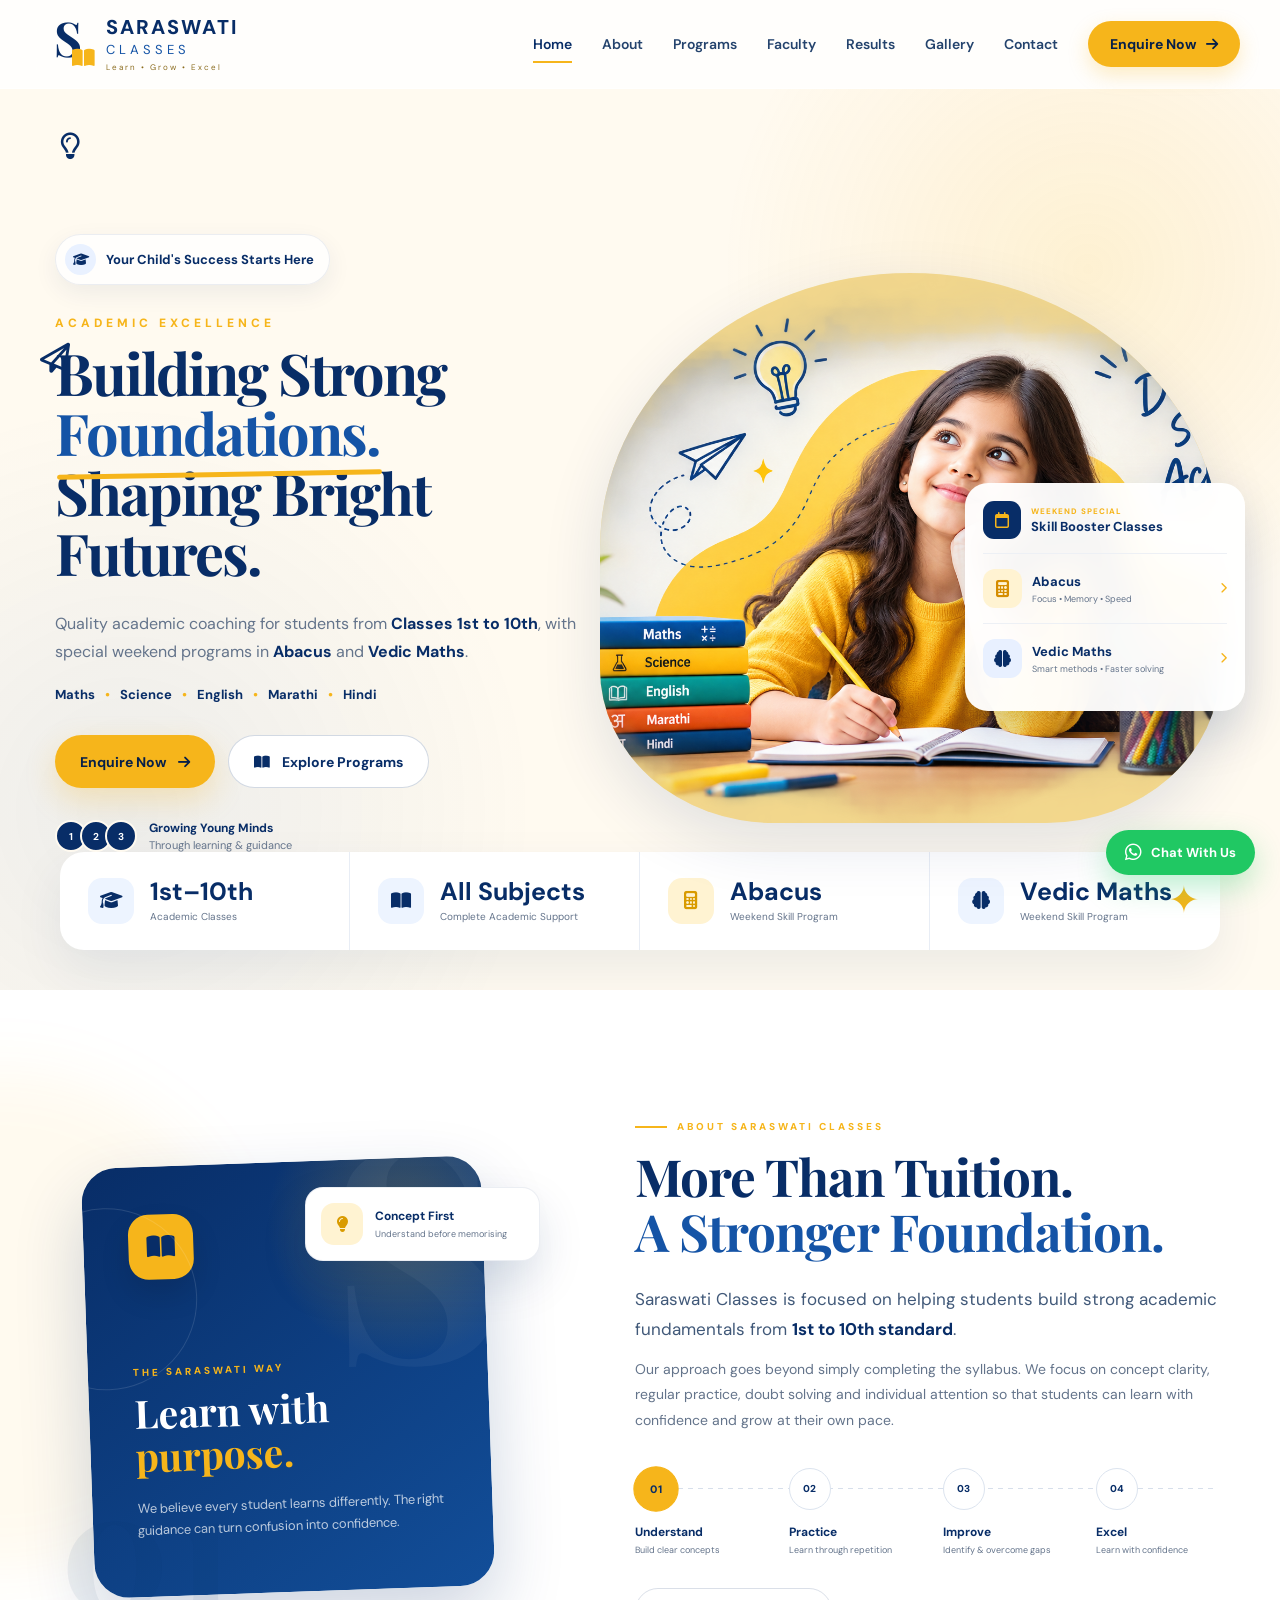
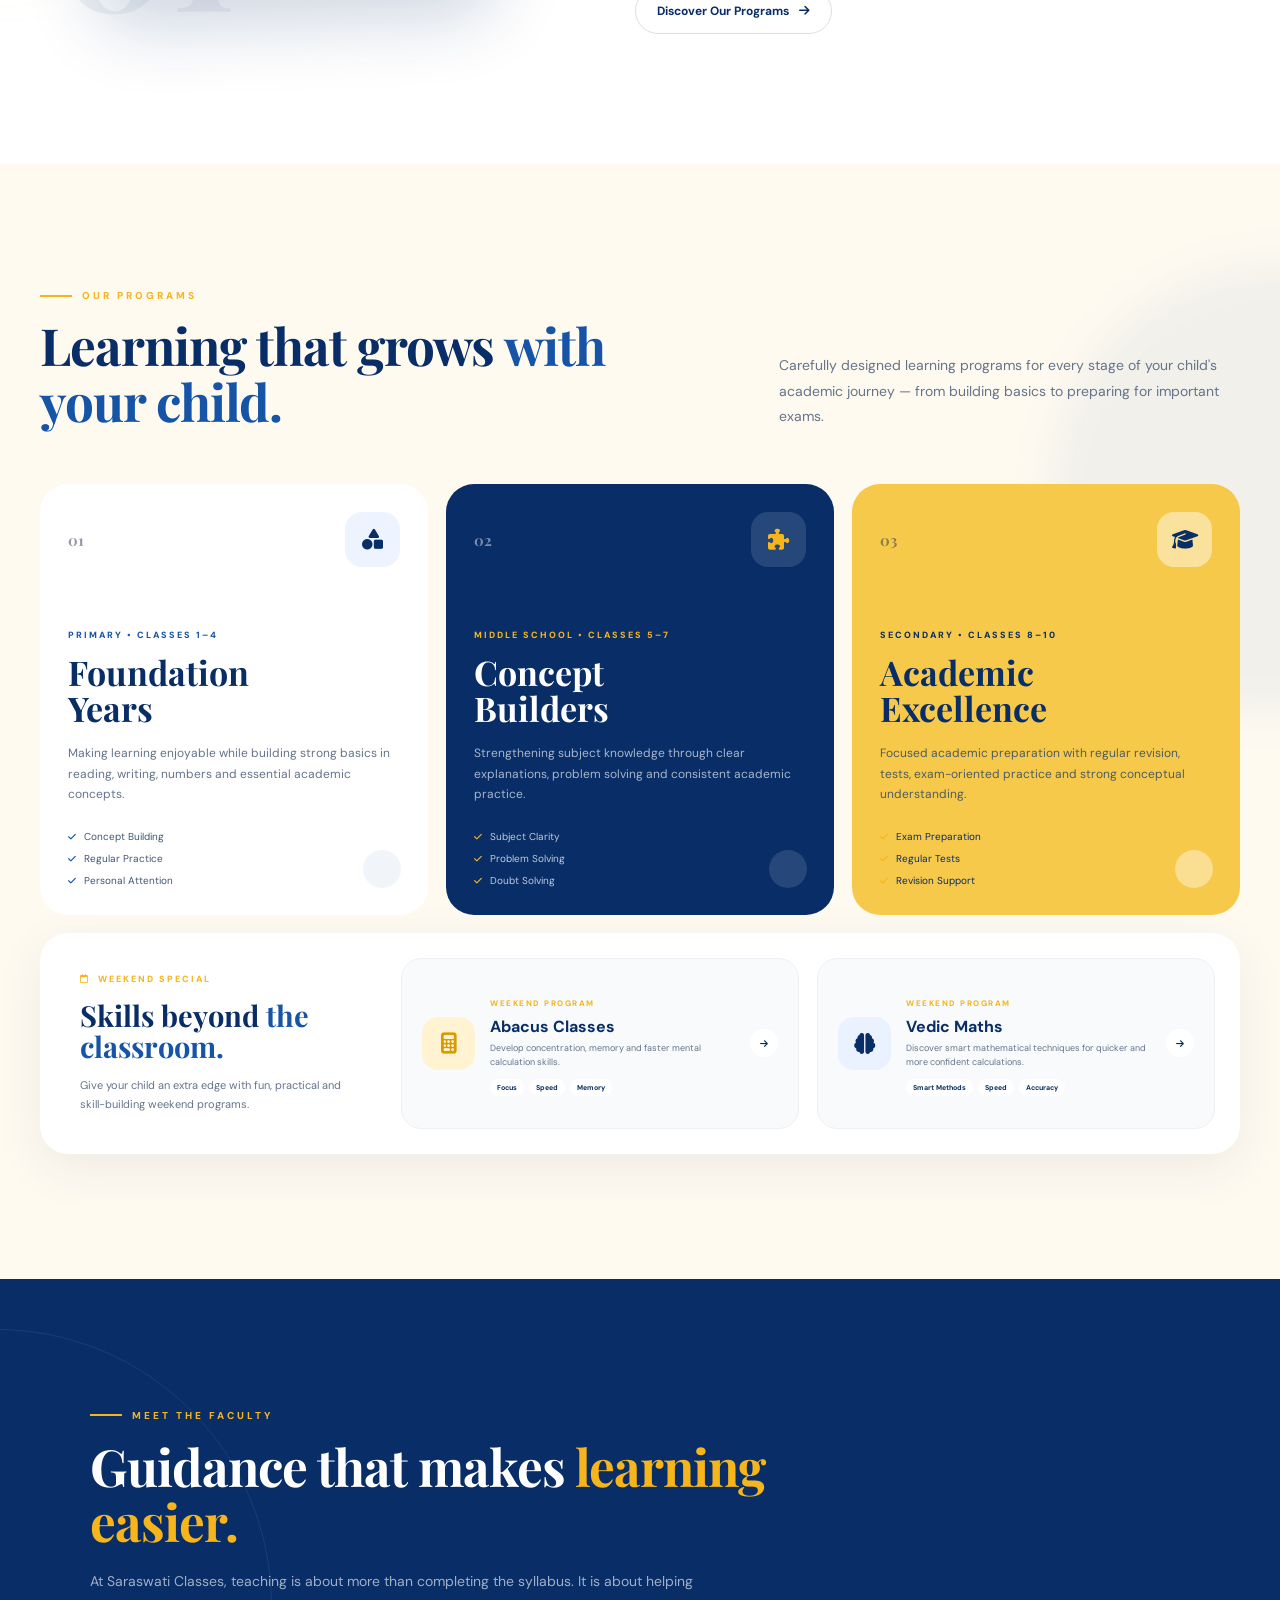
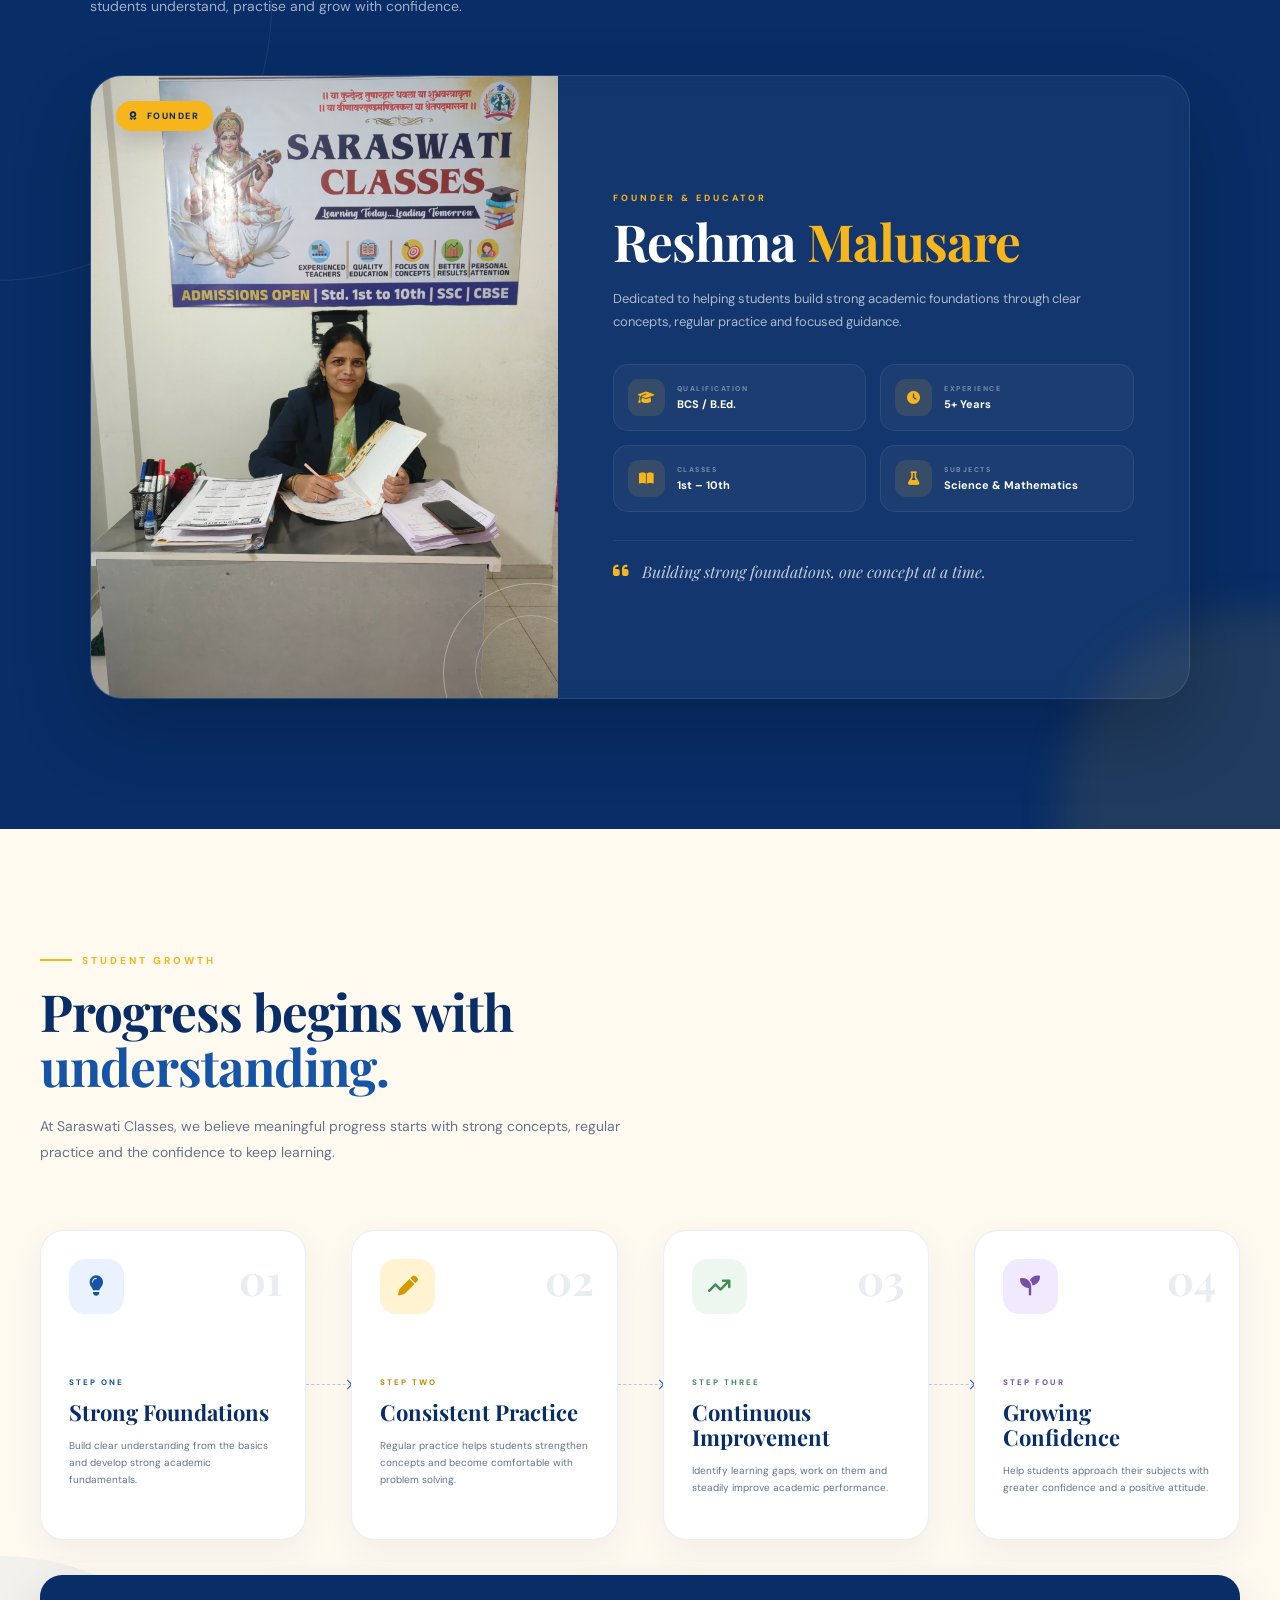
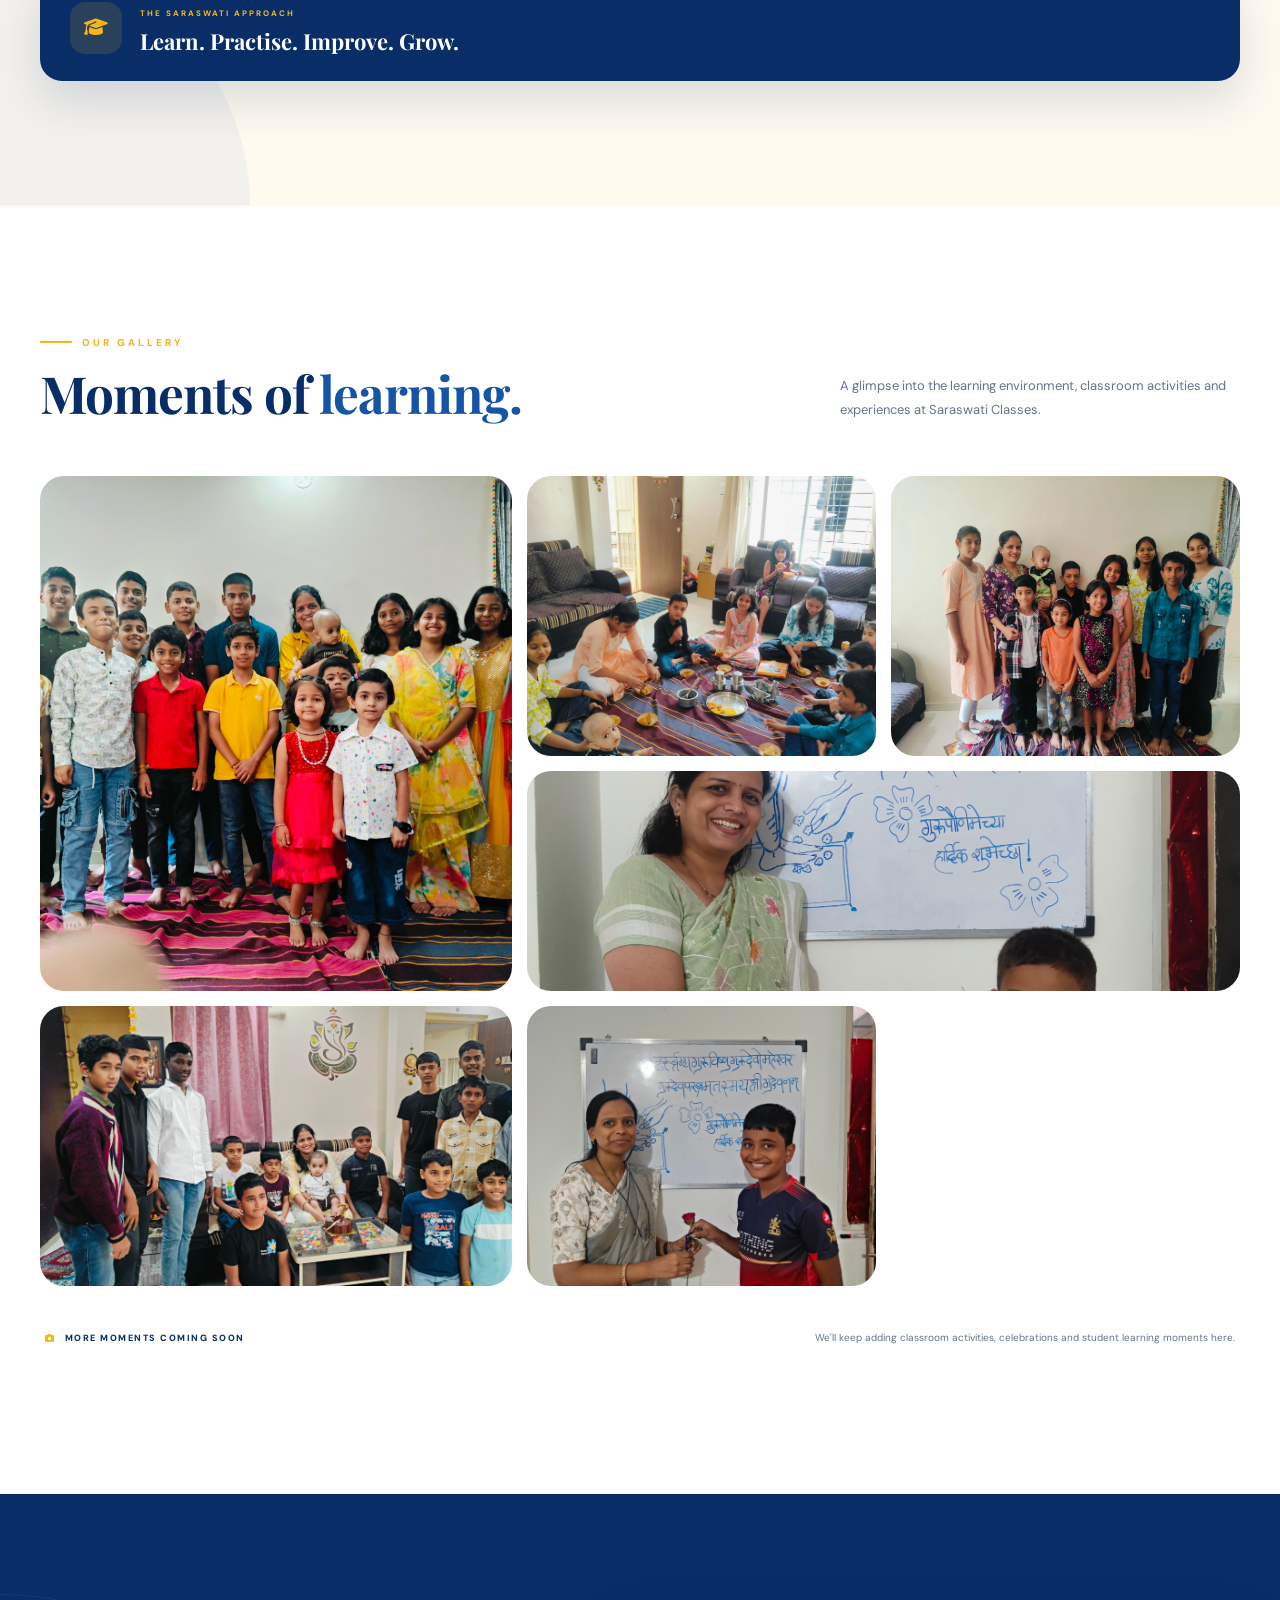
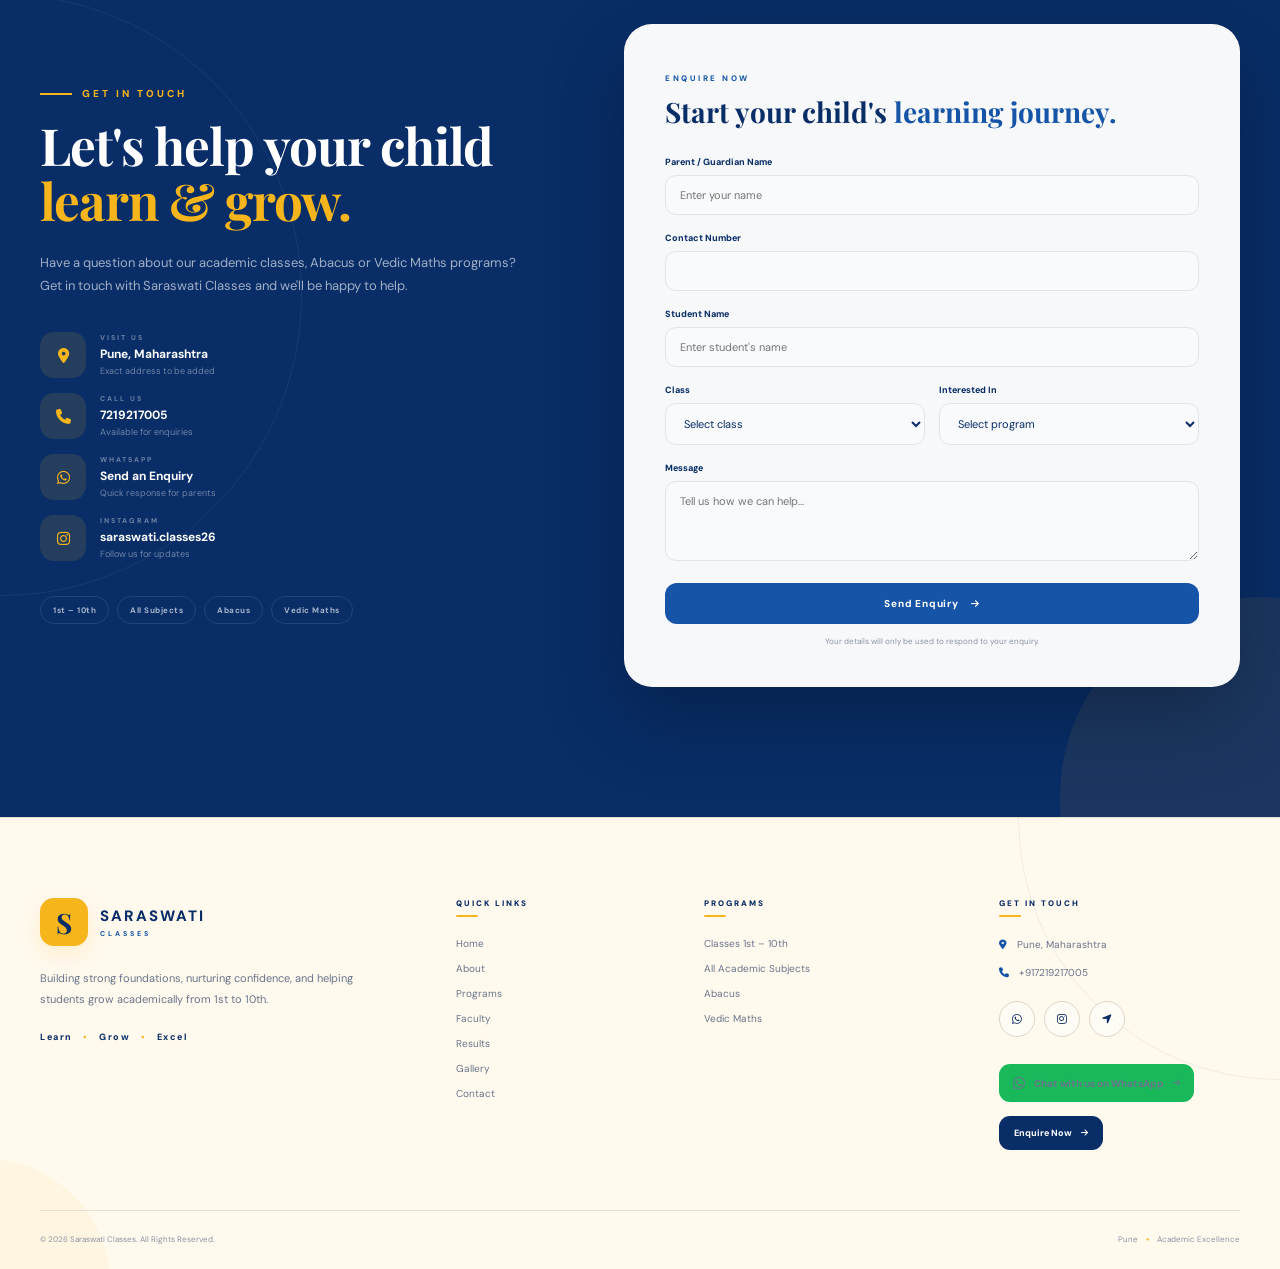
==== commit ceb0ed08: "Update Saraswati Classes website" ====
--- a/index.html
+++ b/index.html
@@ -58,10 +58,10 @@
                 <a href="#gallery">Gallery</a>
                 <a href="#contact">Contact</a>
 
-                <a href="#enquiry" class="nav-cta">
-                    Enquire Now
-                    <i class="fa-solid fa-arrow-right"></i>
-                </a>
+                <a href="#contact" class="nav-cta">
+    Enquire Now
+    <i class="fa-solid fa-arrow-right"></i>
+</a>
             </nav>
 
             <button class="menu-btn" id="menuBtn" aria-label="Open menu">
@@ -82,10 +82,10 @@
             <a href="#gallery">Gallery</a>
             <a href="#contact">Contact</a>
 
-            <a href="#enquiry" class="mobile-cta">
-                Enquire Now
-                <i class="fa-solid fa-arrow-right"></i>
-            </a>
+            <a href="#contact" class="mobile-cta">
+    Enquire Now
+    <i class="fa-solid fa-arrow-right"></i>
+</a>
 
         </div>
     </header>
@@ -1706,15 +1706,16 @@
 
 
     <!-- WhatsApp -->
-
-    <a href="#" class="whatsapp-btn" aria-label="WhatsApp">
-
-        <i class="fa-brands fa-whatsapp"></i>
-
-        <span>Chat With Us</span>
-
-    </a>
-
+<a
+    href="https://wa.me/917219217005"
+    target="_blank"
+    rel="noopener noreferrer"
+    class="whatsapp-btn"
+    aria-label="Chat with Saraswati Classes on WhatsApp"
+>
+    <i class="fa-brands fa-whatsapp"></i>
+    <span>Chat With Us</span>
+</a>
 
     <!-- =====================================================
      FOOTER
@@ -1844,7 +1845,7 @@
                 <!-- WHATSAPP -->
 
                 <a
-                    href="https://wa.me/91XXXXXXXXXX"
+                    href="https://wa.me/917219217005"
                     target="_blank"
                     rel="noopener"
                     aria-label="WhatsApp"
@@ -1856,13 +1857,13 @@
                 <!-- INSTAGRAM -->
 
                 <a
-                    href="YOUR_INSTAGRAM_LINK"
-                    target="_blank"
-                    rel="noopener"
-                    aria-label="Instagram"
-                >
-                    <i class="fa-brands fa-instagram"></i>
-                </a>
+    href="https://www.instagram.com/saraswati.classes26/"
+    target="_blank"
+    rel="noopener"
+    aria-label="Instagram"
+>
+    <i class="fa-brands fa-instagram"></i>
+</a>
 
 
                 <!-- GOOGLE MAPS -->
--- a/css/style.css
+++ b/css/style.css
@@ -62,7 +62,7 @@
 ===================================================== */
 
 .navbar {
-    position: absolute;
+    position: sticky;
     width: 100%;
     top: 0;
     left: 0;
@@ -262,6 +262,10 @@
 
 .mobile-nav {
     display: none;
+}
+
+.mobile-nav.open {
+    display: flex;
 }
 
 
@@ -5359,4 +5363,29 @@
 
 .contact-link:hover strong {
     color: var(--gold);
+}
+
+@media (max-width: 768px) {
+
+    .student-image {
+        position: relative;
+        right: auto;
+        top: auto;
+
+        width: 90%;
+        max-width: 360px;
+        height: 320px;
+
+        margin: 30px auto 0;
+
+        border-radius: 50% 50% 28% 28%;
+    }
+
+    .student-image img {
+        width: 100%;
+        height: 100%;
+        object-fit: cover;
+        object-position: center;
+    }
+
 }
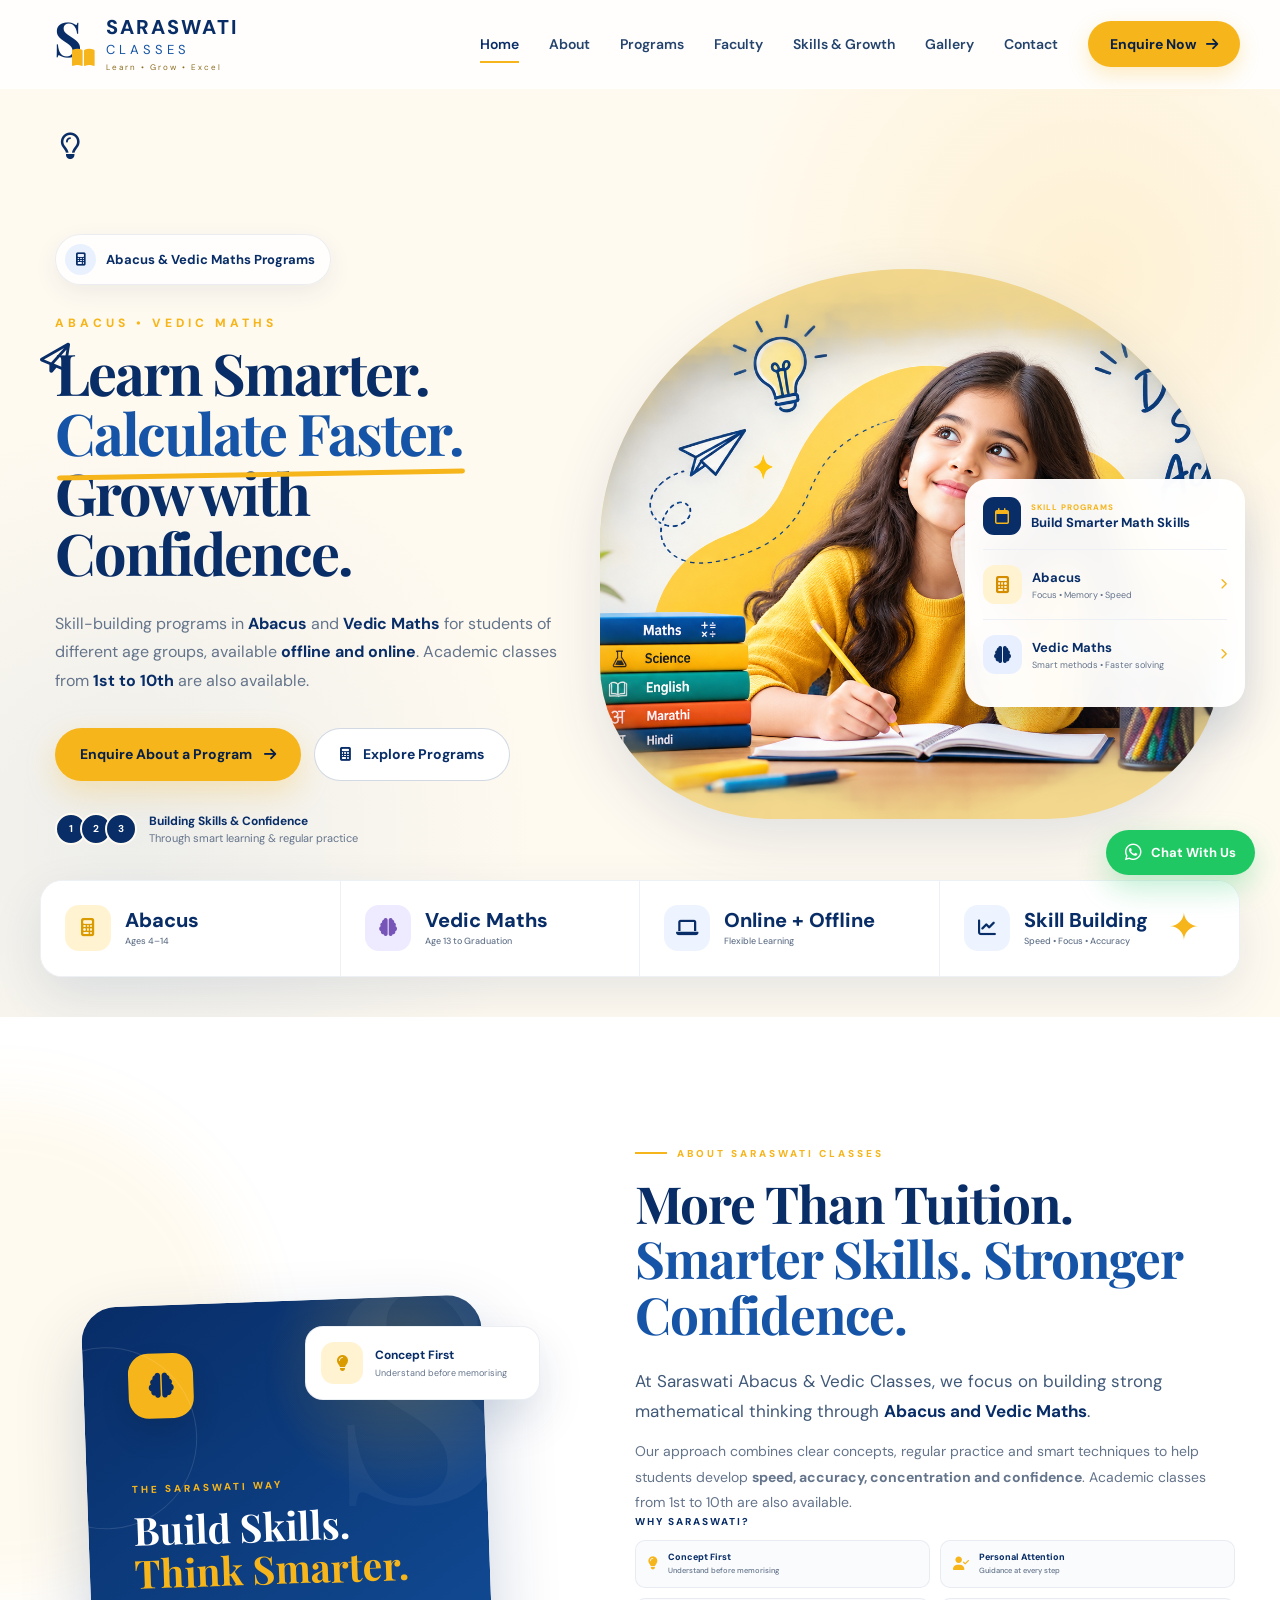
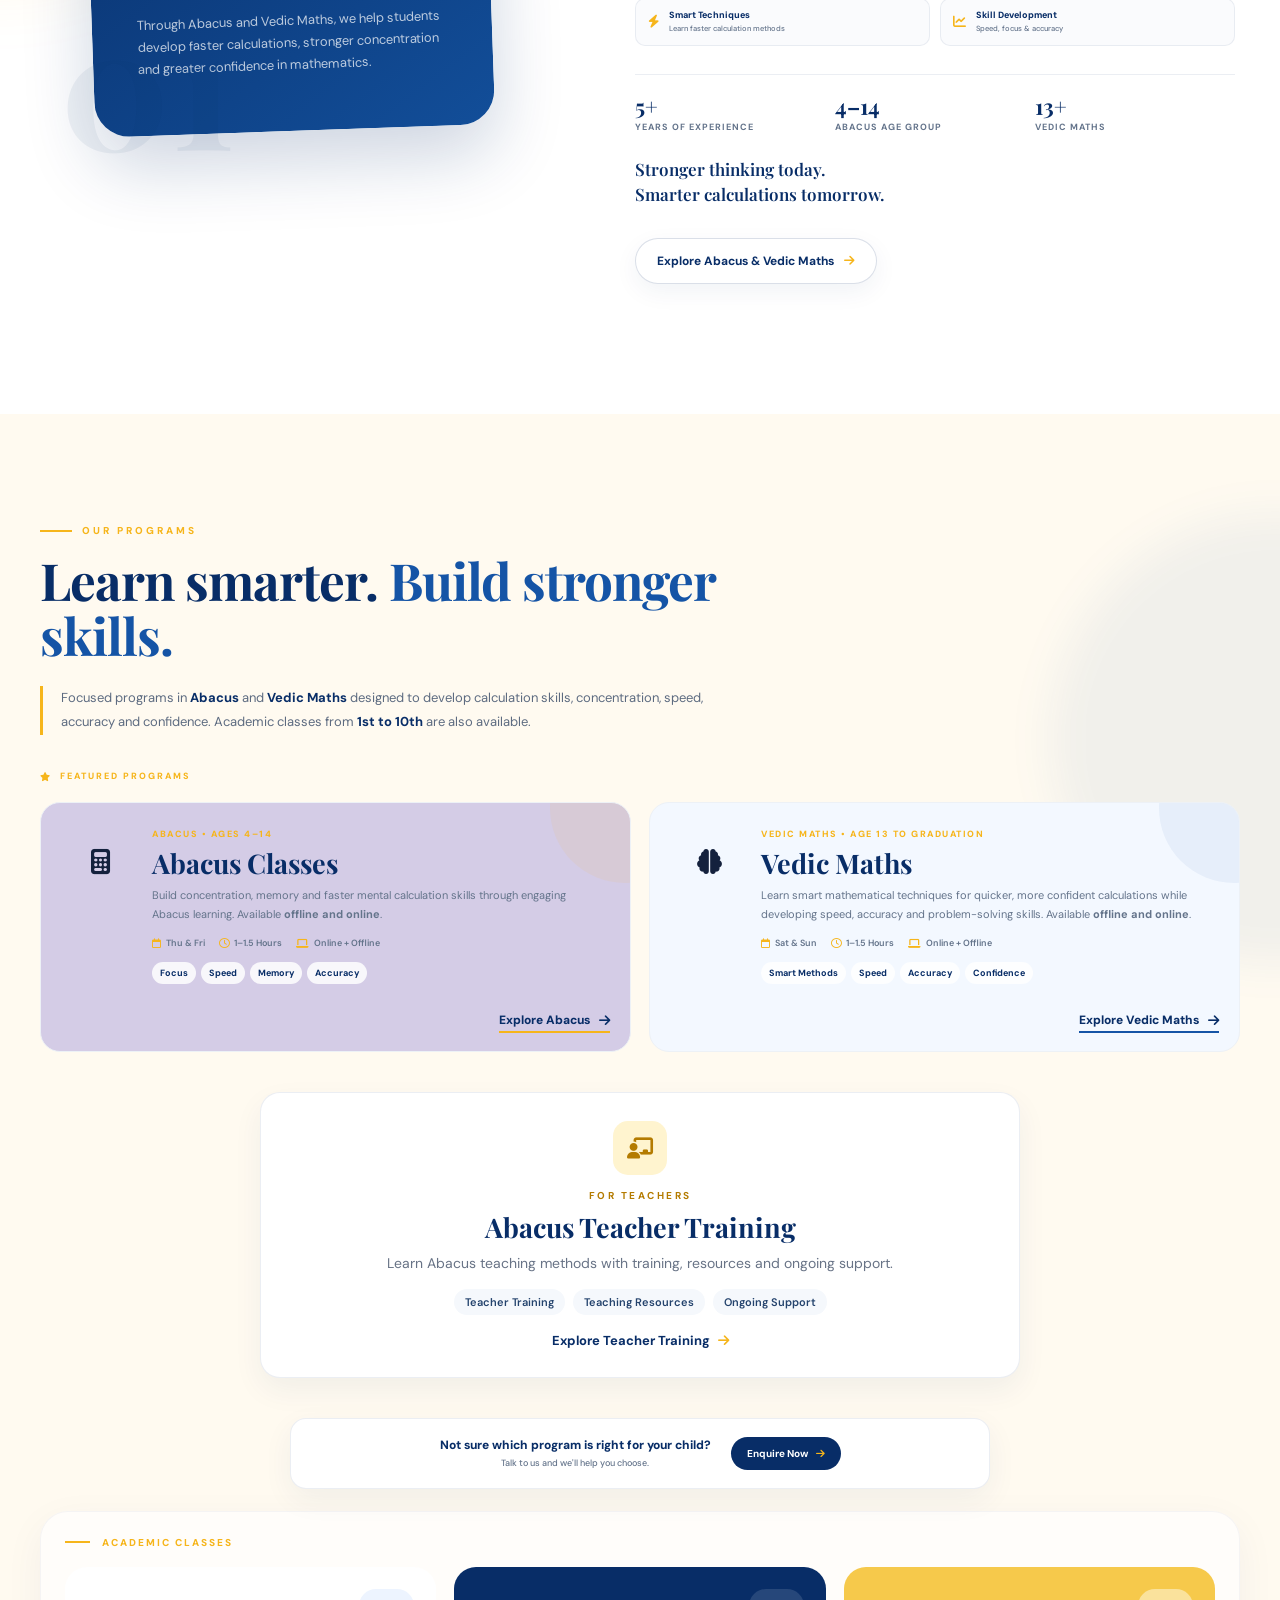
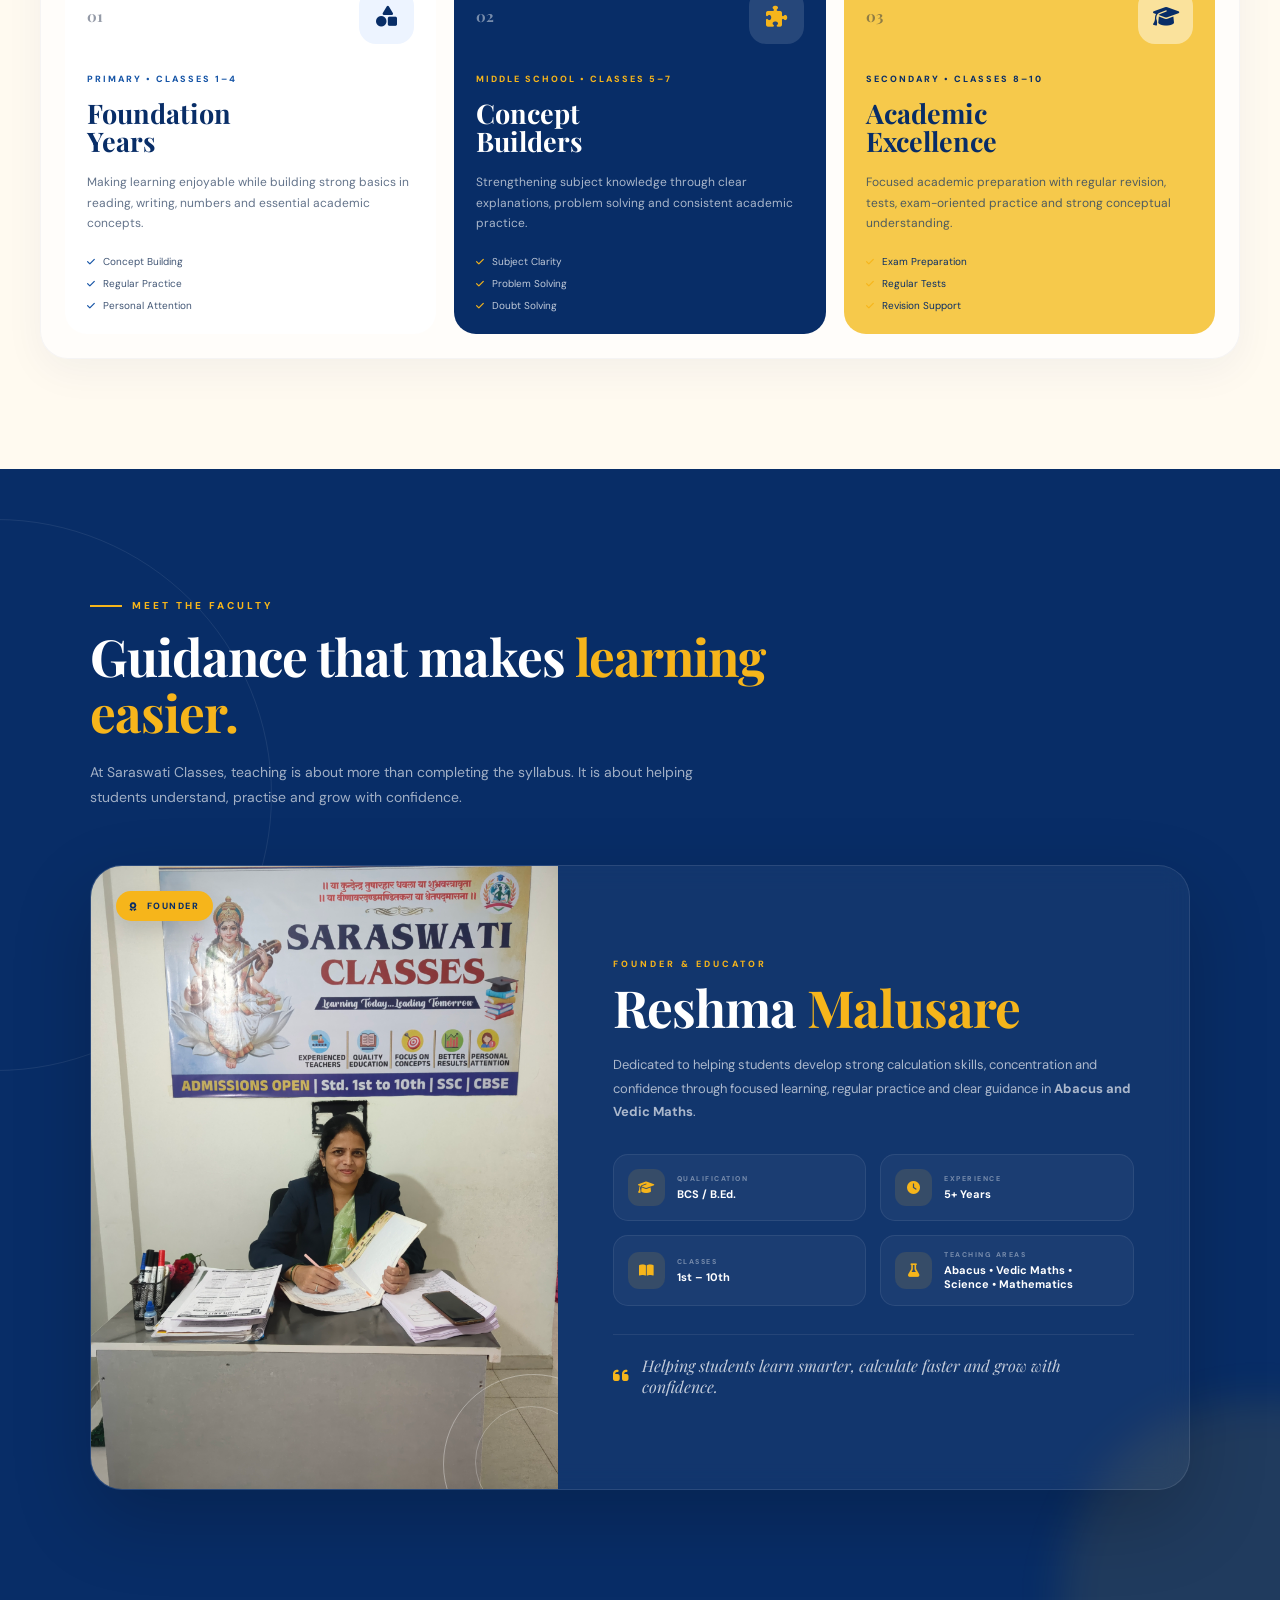
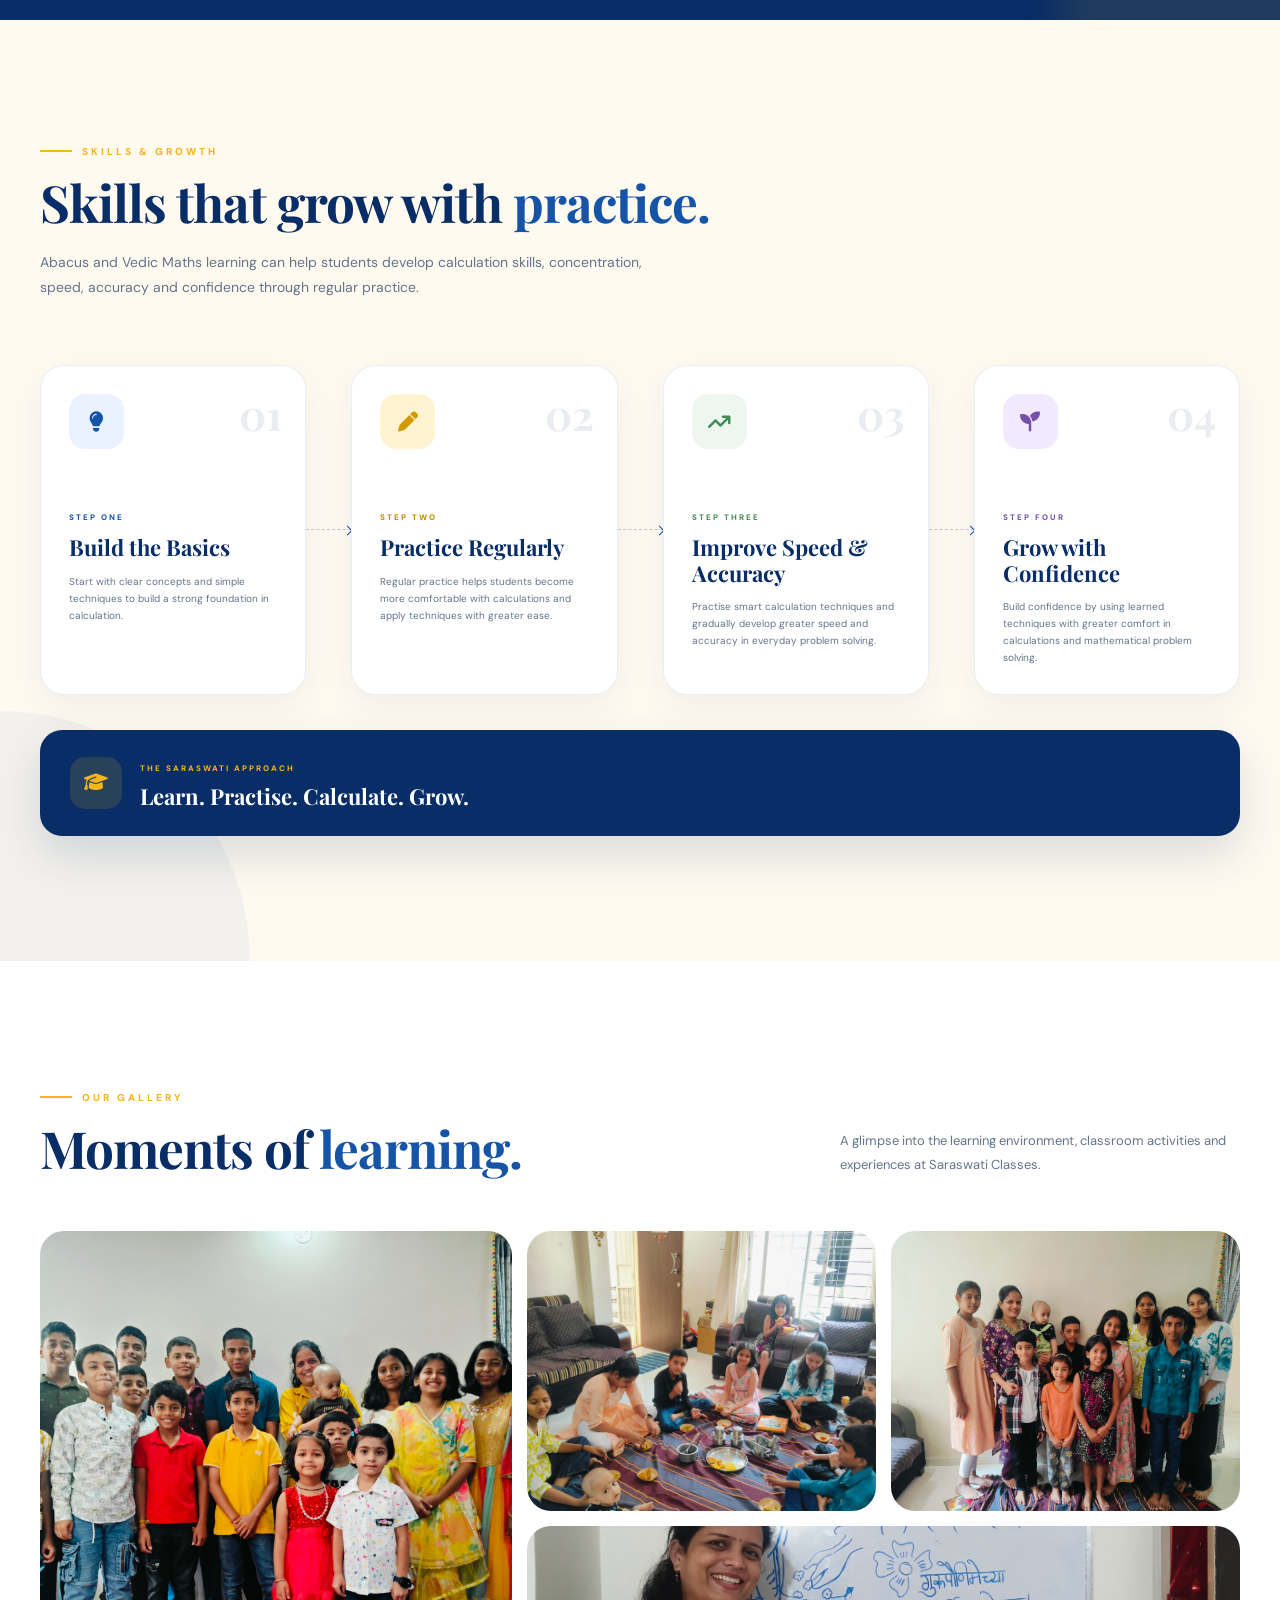
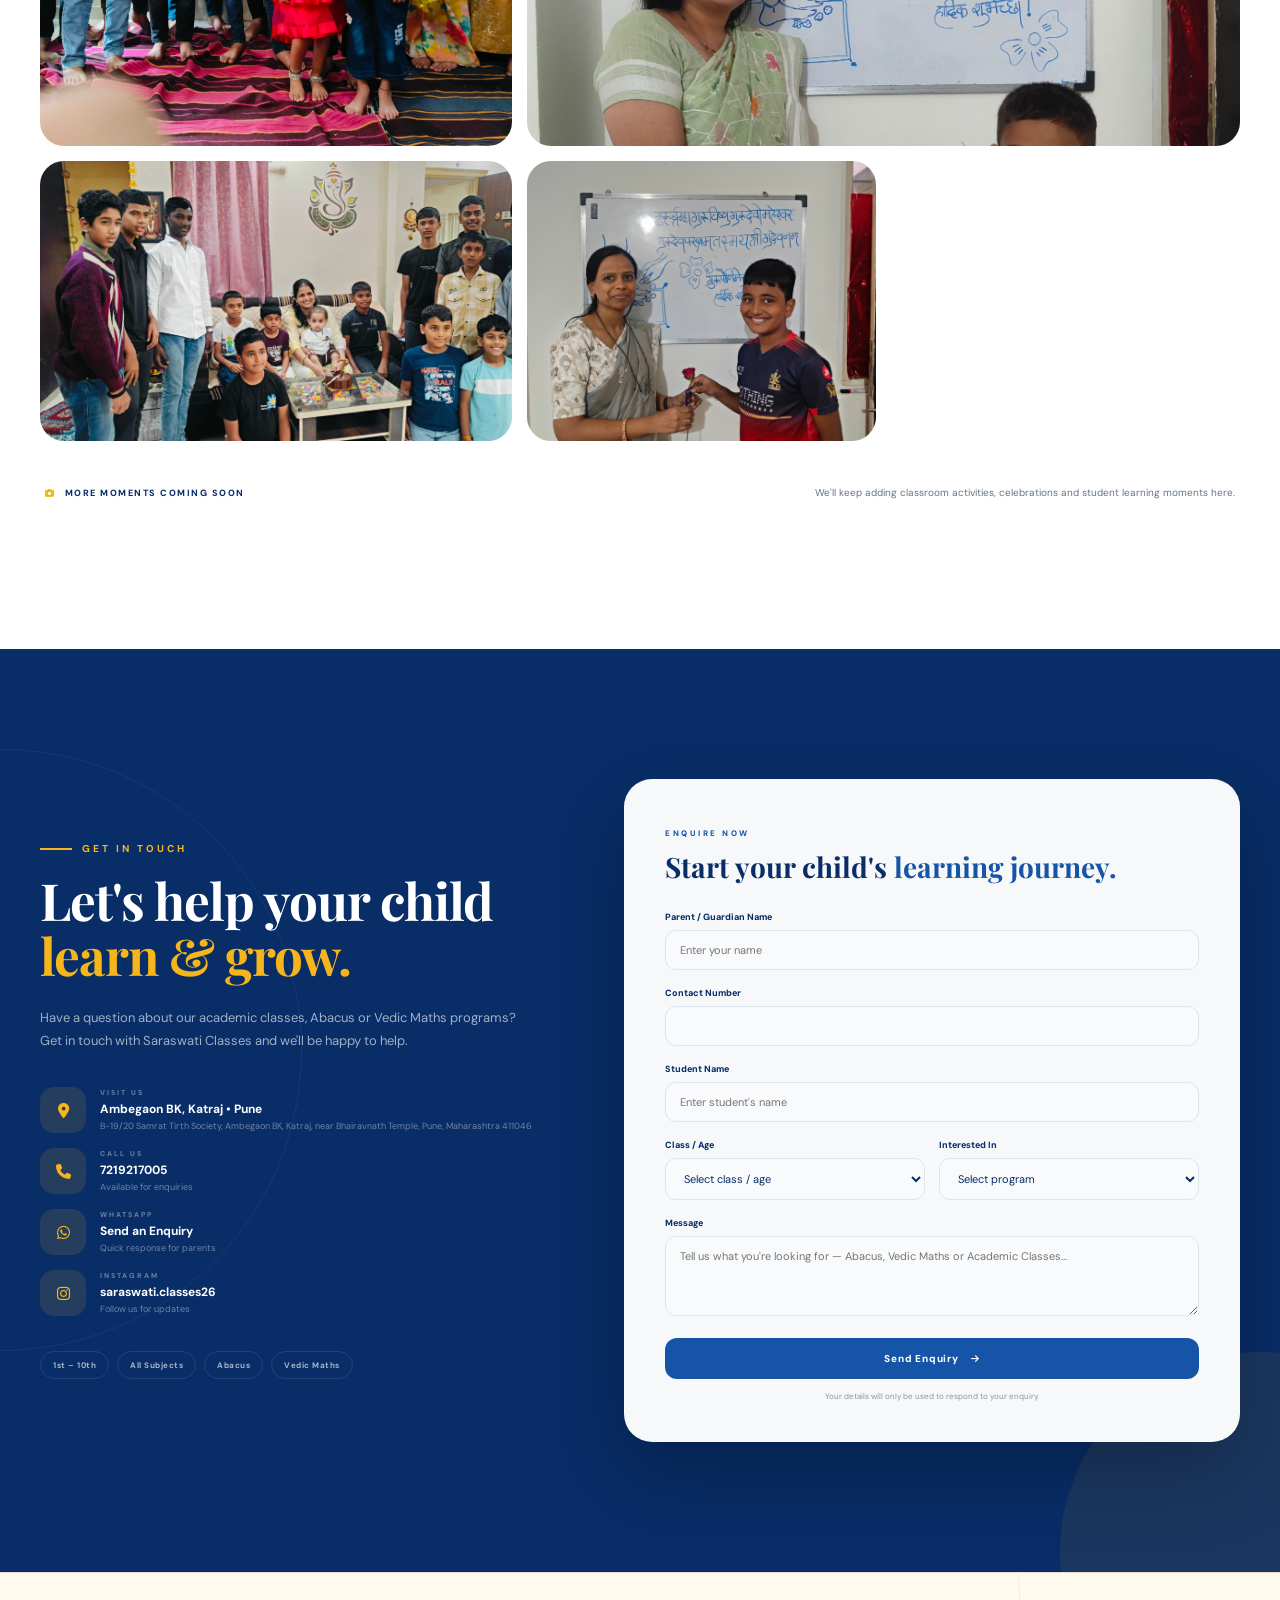
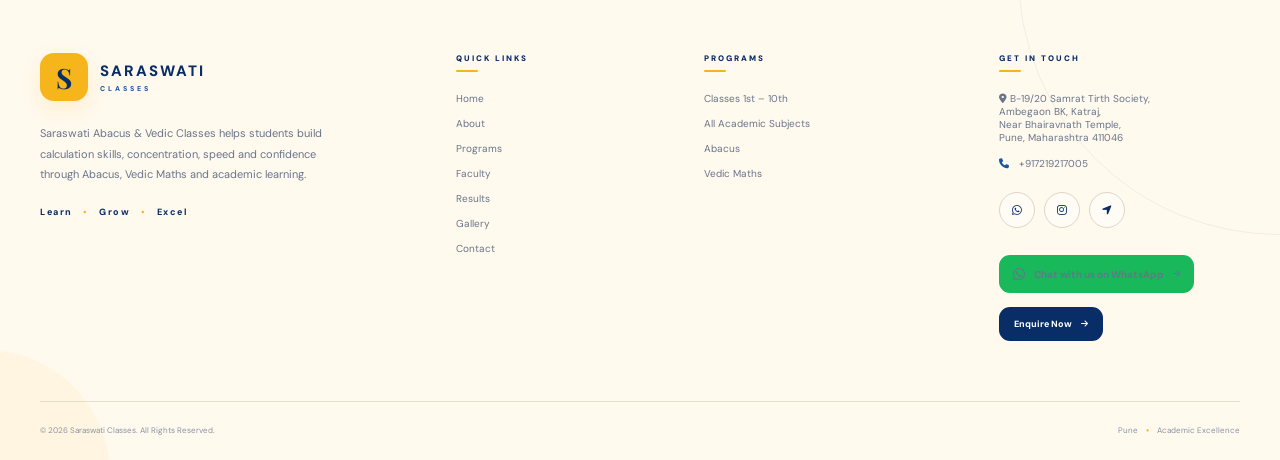
==== commit 9ab7e2ee: "Add Abacus Vedic pages and SEO setup" ====
--- a/index.html
+++ b/index.html
@@ -4,13 +4,8 @@
     <meta charset="UTF-8">
     <meta name="viewport" content="width=device-width, initial-scale=1.0">
 
-    <title>Saraswati Classes | Learn • Grow • Excel</title>
-
-    <meta
-        name="description"
-        content="Saraswati Classes - Academic coaching for Classes 1st to 10th with weekend Abacus and Vedic Maths programs in Pune."
-    >
-
+<title>Abacus & Vedic Maths Classes in Pune | Saraswati Classes</title>
+<meta name="description" content="Saraswati Classes offers Abacus and Vedic Maths classes in Ambegaon BK, Katraj, Pune. Abacus for ages 4–14 and Vedic Maths from age 13 to graduation, with offline and online options.">
     <link rel="preconnect" href="https://fonts.googleapis.com">
     <link rel="preconnect" href="https://fonts.gstatic.com" crossorigin>
 
@@ -54,7 +49,7 @@
                 <a href="#about">About</a>
                 <a href="#programs">Programs</a>
                 <a href="#faculty">Faculty</a>
-                <a href="#results">Results</a>
+<a href="#growth">Skills & Growth</a>
                 <a href="#gallery">Gallery</a>
                 <a href="#contact">Contact</a>
 
@@ -122,67 +117,47 @@
                 <div class="hero-content">
 
                     <div class="hero-badge">
-                        <span class="badge-icon">
-                            <i class="fa-solid fa-graduation-cap"></i>
-                        </span>
-
-                        Your Child's Success Starts Here
-                    </div>
-
-
-                    <p class="hero-mini-title">
-                        ACADEMIC EXCELLENCE
-                    </p>
-
-
-                    <h1>
-                        Building Strong
-                        <span>Foundations.</span>
-                        <br>
-                        Shaping Bright Futures.
-                    </h1>
-
-
-                    <p class="hero-description">
-                        Quality academic coaching for students from
-                        <strong>Classes 1st to 10th</strong>, with special
-                        weekend programs in <strong>Abacus</strong> and
-                        <strong>Vedic Maths</strong>.
-                    </p>
-
-
-                    <div class="subject-line">
-
-                        <span>Maths</span>
-                        <b>•</b>
-
-                        <span>Science</span>
-                        <b>•</b>
-
-                        <span>English</span>
-                        <b>•</b>
-
-                        <span>Marathi</span>
-                        <b>•</b>
-
-                        <span>Hindi</span>
-
-                    </div>
+    <span class="badge-icon">
+        <i class="fa-solid fa-calculator"></i>
+    </span>
+
+    Abacus & Vedic Maths Programs
+</div>
+
+
+                  <p class="hero-mini-title">
+    ABACUS • VEDIC MATHS
+</p>
+
+<h1>
+    Learn Smarter.
+    <span>Calculate Faster.</span>
+    <br>
+    Grow with Confidence.
+</h1>
+
+<p class="hero-description">
+    Skill-building programs in
+    <strong>Abacus</strong> and
+    <strong>Vedic Maths</strong>
+    for students of different age groups, available
+    <strong>offline and online</strong>.
+    Academic classes from <strong>1st to 10th</strong>
+    are also available.
+</p>
 
 
                     <div class="hero-buttons">
-
-                        <a href="#enquiry" class="primary-btn">
-                            Enquire Now
-                            <i class="fa-solid fa-arrow-right"></i>
-                        </a>
-
-                        <a href="#programs" class="secondary-btn">
-                            <i class="fa-solid fa-book-open"></i>
-                            Explore Programs
-                        </a>
-
-                    </div>
+    <a href="#contact" class="primary-btn">
+        Enquire About a Program
+        <i class="fa-solid fa-arrow-right"></i>
+    </a>
+
+    <a href="#programs" class="secondary-btn">
+        <i class="fa-solid fa-calculator"></i>
+        Explore Programs
+    </a>
+</div>
 
 
                     <div class="hero-trust">
@@ -194,8 +169,8 @@
                         </div>
 
                         <div>
-                            <strong>Growing Young Minds</strong>
-                            <small>Through learning & guidance</small>
+                            <strong>Building Skills & Confidence</strong>
+<small>Through smart learning & regular practice</small>
                         </div>
 
                     </div>
@@ -231,8 +206,8 @@
                             </span>
 
                             <div>
-                                <small>WEEKEND SPECIAL</small>
-                                <h3>Skill Booster Classes</h3>
+                                <small>SKILL PROGRAMS</small>
+<h3>Build Smarter Math Skills</h3>
                             </div>
 
                         </div>
@@ -271,81 +246,50 @@
 
                     </div>
 
-
-                    <!-- Quote -->
-
-                    
-
-                </div>
-
             </div>
 
 
             <!-- ================= STATS ================= -->
-
-            <div class="stats-container">
-
-    <!-- 01 -->
+<div class="stats-container">
 
     <div class="stat">
-
-        <div class="stat-icon">
-            <i class="fa-solid fa-graduation-cap"></i>
-        </div>
-
-        <div>
-            <strong>1st–10th</strong>
-            <small>Academic Classes</small>
-        </div>
-
-    </div>
-
-
-    <!-- 02 -->
-
-    <div class="stat">
-
-        <div class="stat-icon">
-            <i class="fa-solid fa-book-open"></i>
-        </div>
-
-        <div>
-            <strong>All Subjects</strong>
-            <small>Complete Academic Support</small>
-        </div>
-
-    </div>
-
-
-    <!-- 03 -->
-
-    <div class="stat">
-
         <div class="stat-icon">
             <i class="fa-solid fa-calculator"></i>
         </div>
-
-        <div>
+        <div class="stat-content">
             <strong>Abacus</strong>
-            <small>Weekend Skill Program</small>
-        </div>
-
-    </div>
-
-
-    <!-- 04 -->
+            <small>Ages 4–14</small>
+        </div>
+    </div>
 
     <div class="stat">
-
         <div class="stat-icon">
             <i class="fa-solid fa-brain"></i>
         </div>
-
-        <div>
+        <div class="stat-content">
             <strong>Vedic Maths</strong>
-            <small>Weekend Skill Program</small>
-        </div>
-
+            <small>Age 13 to Graduation</small>
+        </div>
+    </div>
+
+    <div class="stat">
+        <div class="stat-icon">
+            <i class="fa-solid fa-laptop"></i>
+        </div>
+        <div class="stat-content">
+            <strong>Online + Offline</strong>
+            <small>Flexible Learning</small>
+        </div>
+    </div>
+
+    <div class="stat">
+        <div class="stat-icon">
+            <i class="fa-solid fa-chart-line"></i>
+        </div>
+        <div class="stat-content">
+            <strong>Skill Building</strong>
+            <small>Speed • Focus • Accuracy</small>
+        </div>
     </div>
 
 </div>
@@ -355,7 +299,6 @@
         <!-- Placeholder sections -->
 
         <!-- ================= ABOUT ================= -->
-
 <section class="about-section" id="about">
 
     <div class="about-container">
@@ -364,26 +307,26 @@
 
         <div class="about-visual">
 
-            <div class="about-main-card">
-
-                <div class="about-symbol">
-                    <i class="fa-solid fa-book-open"></i>
-                </div>
-
-                <span>THE SARASWATI WAY</span>
-
-                <h3>
-                    Learn with
-                    <em>purpose.</em>
-                </h3>
-
-                <p>
-                    We believe every student learns differently.
-                    The right guidance can turn confusion into
-                    confidence.
-                </p>
-
-            </div>
+           <div class="about-main-card">
+
+    <div class="about-symbol">
+        <i class="fa-solid fa-brain"></i>
+    </div>
+
+    <span>THE SARASWATI WAY</span>
+
+    <h3>
+        Build Skills.
+        <em>Think Smarter.</em>
+    </h3>
+
+    <p>
+        Through Abacus and Vedic Maths, we help students
+        develop faster calculations, stronger concentration
+        and greater confidence in mathematics.
+    </p>
+
+</div>
 
 
             <!-- Floating academic card -->
@@ -423,98 +366,100 @@
             <h2>
                 More Than Tuition.
                 <br>
-                <span>A Stronger Foundation.</span>
+                <span>Smarter Skills. Stronger Confidence.</span>
             </h2>
 
             <p class="about-intro">
-                Saraswati Classes is focused on helping students
-                build strong academic fundamentals from
-                <strong>1st to 10th standard</strong>.
-            </p>
-
-            <p class="about-text">
-                Our approach goes beyond simply completing the
-                syllabus. We focus on concept clarity, regular
-                practice, doubt solving and individual attention
-                so that students can learn with confidence and
-                grow at their own pace.
-            </p>
-
-
-            <!-- Learning journey -->
-
-            <div class="learning-journey">
-
-                <div class="journey-line"></div>
-
-                <div class="journey-step active">
-
-                    <div class="journey-number">
-                        01
-                    </div>
-
-                    <div>
-                        <strong>Understand</strong>
-                        <small>
-                            Build clear concepts
-                        </small>
-                    </div>
-
-                </div>
-
-
-                <div class="journey-step">
-
-                    <div class="journey-number">
-                        02
-                    </div>
-
-                    <div>
-                        <strong>Practice</strong>
-                        <small>
-                            Learn through repetition
-                        </small>
-                    </div>
-
-                </div>
-
-
-                <div class="journey-step">
-
-                    <div class="journey-number">
-                        03
-                    </div>
-
-                    <div>
-                        <strong>Improve</strong>
-                        <small>
-                            Identify & overcome gaps
-                        </small>
-                    </div>
-
-                </div>
-
-
-                <div class="journey-step">
-
-                    <div class="journey-number">
-                        04
-                    </div>
-
-                    <div>
-                        <strong>Excel</strong>
-                        <small>
-                            Learn with confidence
-                        </small>
-                    </div>
-
-                </div>
-
-            </div>
-
+    At Saraswati Abacus & Vedic Classes, we focus on
+    building strong mathematical thinking through
+    <strong>Abacus and Vedic Maths</strong>.
+</p>
+
+<p class="about-text">
+    Our approach combines clear concepts, regular practice
+    and smart techniques to help students develop
+    <strong>speed, accuracy, concentration and confidence</strong>.
+    Academic classes from 1st to 10th are also available.
+</p>
+
+
+            <!-- WHY SARASWATI -->
+
+            <div class="about-why-heading">
+    WHY SARASWATI?
+</div>
+
+<div class="about-why-grid">
+
+    <div class="why-item">
+        <i class="fa-solid fa-lightbulb"></i>
+        <div>
+            <strong>Concept First</strong>
+            <small>Understand before memorising</small>
+        </div>
+    </div>
+
+    <div class="why-item">
+        <i class="fa-solid fa-user-check"></i>
+        <div>
+            <strong>Personal Attention</strong>
+            <small>Guidance at every step</small>
+        </div>
+    </div>
+
+    <div class="why-item">
+        <i class="fa-solid fa-bolt"></i>
+        <div>
+            <strong>Smart Techniques</strong>
+            <small>Learn faster calculation methods</small>
+        </div>
+    </div>
+
+    <div class="why-item">
+        <i class="fa-solid fa-chart-line"></i>
+        <div>
+            <strong>Skill Development</strong>
+            <small>Speed, focus & accuracy</small>
+        </div>
+    </div>
+
+</div>
+
+
+            <!-- QUICK STATS -->
+
+            <div class="about-stats">
+
+    <div class="about-stat">
+        <strong>5+</strong>
+        <span>Years of Experience</span>
+    </div>
+
+    <div class="about-stat">
+        <strong>4–14</strong>
+        <span>Abacus Age Group</span>
+    </div>
+
+    <div class="about-stat">
+        <strong>13+</strong>
+        <span>Vedic Maths</span>
+    </div>
+
+</div>
+
+            <!-- CLOSING LINE -->
+
+           <p class="about-closing">
+    Stronger thinking today.
+    <br>
+    Smarter calculations tomorrow.
+</p>
+
+
+            <!-- CTA -->
 
             <a href="#programs" class="about-btn">
-                Discover Our Programs
+                Explore Abacus & Vedic Maths
                 <i class="fa-solid fa-arrow-right"></i>
             </a>
 
@@ -525,326 +470,371 @@
 </section>
 
         <!-- ================= PROGRAMS ================= -->
-
 <section class="programs-section" id="programs">
 
     <div class="programs-container">
 
-        <!-- SECTION HEADER -->
+        <!-- ================= SECTION HEADER ================= -->
 
         <div class="programs-header">
 
             <div>
+
                 <div class="section-label">
                     <span></span>
                     OUR PROGRAMS
                 </div>
 
                 <h2>
-                    Learning that grows
-                    <span>with your child.</span>
+                    Learn smarter.
+                    <span>Build stronger skills.</span>
                 </h2>
-            </div>
+
+                <p>
+                    Focused programs in <strong>Abacus</strong> and
+                    <strong>Vedic Maths</strong> designed to develop
+                    calculation skills, concentration, speed, accuracy
+                    and confidence. Academic classes from
+                    <strong>1st to 10th</strong> are also available.
+                </p>
+
+            </div>
+
+        </div>
+
+
+        <!-- ================= FEATURED PROGRAMS ================= -->
+
+        <div class="featured-programs">
+
+    <div class="featured-heading">
+        <div class="weekend-badge">
+            <i class="fa-solid fa-star"></i>
+            FEATURED PROGRAMS
+        </div>
+    </div>
+
+    <!-- ABACUS CARD -->
+    <a href="abacus.html" class="featured-program-card abacus-featured">
+
+        <div class="featured-program-icon abacus-program-icon">
+            <i class="fa-solid fa-calculator"></i>
+        </div>
+
+        <div class="featured-program-info">
+
+            <span>ABACUS • AGES 4–14</span>
+
+            <h4>Abacus Classes</h4>
 
             <p>
-                Carefully designed learning programs for every
-                stage of your child's academic journey — from
-                building basics to preparing for important exams.
+                Build concentration, memory and faster mental
+                calculation skills through engaging Abacus learning.
+                Available <strong>offline and online</strong>.
             </p>
 
-        </div>
+            <div class="program-details">
+    <span><i class="fa-regular fa-calendar"></i> Thu & Fri</span>
+    <span><i class="fa-regular fa-clock"></i> 1–1.5 Hours</span>
+    <span><i class="fa-solid fa-laptop"></i> Online + Offline</span>
+</div>
+
+<div class="skill-tags">
+    <span>Focus</span>
+    <span>Speed</span>
+    <span>Memory</span>
+    <span>Accuracy</span>
+</div>
+
+        </div>
+
+        <div class="explore-program">
+            Explore Abacus
+            <i class="fa-solid fa-arrow-right"></i>
+        </div>
+
+    </a>
+
+
+    <!-- VEDIC MATHS CARD -->
+    <a href="vedic-maths.html" class="featured-program-card vedic-featured">
+
+        <div class="featured-program-icon vedic-program-icon">
+            <i class="fa-solid fa-brain"></i>
+        </div>
+
+        <div class="featured-program-info">
+
+            <span>VEDIC MATHS • AGE 13 TO GRADUATION</span>
+
+            <h4>Vedic Maths</h4>
+
+            <p>
+                Learn smart mathematical techniques for quicker,
+                more confident calculations while developing
+                speed, accuracy and problem-solving skills.
+                Available <strong>offline and online</strong>.
+            </p>
+
+           <div class="program-details">
+    <span><i class="fa-regular fa-calendar"></i> Sat & Sun</span>
+    <span><i class="fa-regular fa-clock"></i> 1–1.5 Hours</span>
+    <span><i class="fa-solid fa-laptop"></i> Online + Offline</span>
+</div>
+
+<div class="skill-tags">
+    <span>Smart Methods</span>
+    <span>Speed</span>
+    <span>Accuracy</span>
+    <span>Confidence</span>
+</div>
+
+        </div>
+
+        <div class="explore-program">
+            Explore Vedic Maths
+            <i class="fa-solid fa-arrow-right"></i>
+        </div>
+
+        </a>
+
+    <!-- ================= TEACHER TRAINING PROMO ================= -->
+
+    <a href="abacus.html#teacher-training" class="teacher-training-promo">
+
+        <div class="teacher-training-promo-icon">
+            <i class="fa-solid fa-chalkboard-user"></i>
+        </div>
+
+        <div class="teacher-training-promo-content">
+
+            <span>FOR TEACHERS</span>
+
+            <h3>Abacus Teacher Training</h3>
+
+            <p>
+                Learn Abacus teaching methods with training, resources
+                and ongoing support.
+            </p>
+
+            <div class="teacher-training-tags">
+                <span>Teacher Training</span>
+                <span>Teaching Resources</span>
+                <span>Ongoing Support</span>
+            </div>
+
+        </div>
+
+        <div class="teacher-training-promo-link">
+            Explore Teacher Training
+            <i class="fa-solid fa-arrow-right"></i>
+        </div>
+
+    </a>
+
+    <div class="program-enquiry">
+    <div>
+        <strong>Not sure which program is right for your child?</strong>
+        <span>Talk to us and we'll help you choose.</span>
+    </div>
+
+    <a href="#contact">
+        Enquire Now
+        <i class="fa-solid fa-arrow-right"></i>
+    </a>
+</div>
+
+</div>
+
 
 
         <!-- ================= ACADEMIC PROGRAMS ================= -->
 
-        <div class="academic-programs">
-
-            <!-- CARD 1 -->
-
-            <article class="program-card program-primary">
-
-                <div class="program-top">
-
-                    <div class="program-number">
-                        01
-                    </div>
-
-                    <div class="program-icon-large">
-                        <i class="fa-solid fa-shapes"></i>
-                    </div>
-
-                </div>
-
-                <div class="program-content">
-
-                    <span class="program-level">
-                        PRIMARY • CLASSES 1–4
+<div class="academic-programs-section">
+
+    <div class="academic-section-label">
+        <span></span>
+        ACADEMIC CLASSES
+    </div>
+
+    <div class="academic-programs">
+
+        <!-- CARD 1 -->
+
+        <article class="program-card program-primary">
+
+            <div class="program-top">
+
+                <div class="program-number">
+                    01
+                </div>
+
+                <div class="program-icon-large">
+                    <i class="fa-solid fa-shapes"></i>
+                </div>
+
+            </div>
+
+            <div class="program-content">
+
+                <span class="program-level">
+                    PRIMARY • CLASSES 1–4
+                </span>
+
+                <h3>
+                    Foundation
+                    <br>
+                    Years
+                </h3>
+
+                <p>
+                    Making learning enjoyable while building
+                    strong basics in reading, writing, numbers
+                    and essential academic concepts.
+                </p>
+
+                <div class="program-features">
+
+                    <span>
+                        <i class="fa-solid fa-check"></i>
+                        Concept Building
                     </span>
 
-                    <h3>
-                        Foundation
-                        <br>
-                        Years
-                    </h3>
-
-                    <p>
-                        Making learning enjoyable while building
-                        strong basics in reading, writing, numbers
-                        and essential academic concepts.
-                    </p>
-
-                    <div class="program-features">
-
-                        <span>
-                            <i class="fa-solid fa-check"></i>
-                            Concept Building
-                        </span>
-
-                        <span>
-                            <i class="fa-solid fa-check"></i>
-                            Regular Practice
-                        </span>
-
-                        <span>
-                            <i class="fa-solid fa-check"></i>
-                            Personal Attention
-                        </span>
-
-                    </div>
-
-                </div>
-
-                <div class="program-arrow">
-                    <i class="fa-solid fa-arrow-up-right"></i>
-                </div>
-
-            </article>
-
-
-            <!-- CARD 2 -->
-
-            <article class="program-card program-middle">
-
-                <div class="program-top">
-
-                    <div class="program-number">
-                        02
-                    </div>
-
-                    <div class="program-icon-large">
-                        <i class="fa-solid fa-puzzle-piece"></i>
-                    </div>
-
-                </div>
-
-                <div class="program-content">
-
-                    <span class="program-level">
-                        MIDDLE SCHOOL • CLASSES 5–7
+                    <span>
+                        <i class="fa-solid fa-check"></i>
+                        Regular Practice
                     </span>
 
-                    <h3>
-                        Concept
-                        <br>
-                        Builders
-                    </h3>
-
-                    <p>
-                        Strengthening subject knowledge through
-                        clear explanations, problem solving and
-                        consistent academic practice.
-                    </p>
-
-                    <div class="program-features">
-
-                        <span>
-                            <i class="fa-solid fa-check"></i>
-                            Subject Clarity
-                        </span>
-
-                        <span>
-                            <i class="fa-solid fa-check"></i>
-                            Problem Solving
-                        </span>
-
-                        <span>
-                            <i class="fa-solid fa-check"></i>
-                            Doubt Solving
-                        </span>
-
-                    </div>
-
-                </div>
-
-                <div class="program-arrow">
-                    <i class="fa-solid fa-arrow-up-right"></i>
-                </div>
-
-            </article>
-
-
-            <!-- CARD 3 -->
-
-            <article class="program-card program-secondary">
-
-                <div class="program-top">
-
-                    <div class="program-number">
-                        03
-                    </div>
-
-                    <div class="program-icon-large">
-                        <i class="fa-solid fa-graduation-cap"></i>
-                    </div>
-
-                </div>
-
-                <div class="program-content">
-
-                    <span class="program-level">
-                        SECONDARY • CLASSES 8–10
+                    <span>
+                        <i class="fa-solid fa-check"></i>
+                        Personal Attention
                     </span>
 
-                    <h3>
-                        Academic
-                        <br>
-                        Excellence
-                    </h3>
-
-                    <p>
-                        Focused academic preparation with regular
-                        revision, tests, exam-oriented practice and
-                        strong conceptual understanding.
-                    </p>
-
-                    <div class="program-features">
-
-                        <span>
-                            <i class="fa-solid fa-check"></i>
-                            Exam Preparation
-                        </span>
-
-                        <span>
-                            <i class="fa-solid fa-check"></i>
-                            Regular Tests
-                        </span>
-
-                        <span>
-                            <i class="fa-solid fa-check"></i>
-                            Revision Support
-                        </span>
-
-                    </div>
-
-                </div>
-
-                <div class="program-arrow">
-                    <i class="fa-solid fa-arrow-up-right"></i>
-                </div>
-
-            </article>
-
-        </div>
-
-
-        <!-- ================= WEEKEND PROGRAMS ================= -->
-
-        <div class="weekend-programs">
-
-            <div class="weekend-intro">
-
-                <div class="weekend-badge">
-                    <i class="fa-regular fa-calendar"></i>
-                    WEEKEND SPECIAL
-                </div>
+                </div>
+
+            </div>
+
+        </article>
+
+
+        <!-- CARD 2 -->
+
+        <article class="program-card program-middle">
+
+            <div class="program-top">
+
+                <div class="program-number">
+                    02
+                </div>
+
+                <div class="program-icon-large">
+                    <i class="fa-solid fa-puzzle-piece"></i>
+                </div>
+
+            </div>
+
+            <div class="program-content">
+
+                <span class="program-level">
+                    MIDDLE SCHOOL • CLASSES 5–7
+                </span>
 
                 <h3>
-                    Skills beyond
-                    <span>the classroom.</span>
+                    Concept
+                    <br>
+                    Builders
                 </h3>
 
                 <p>
-                    Give your child an extra edge with
-                    fun, practical and skill-building weekend
-                    programs.
+                    Strengthening subject knowledge through
+                    clear explanations, problem solving and
+                    consistent academic practice.
                 </p>
 
-            </div>
-
-
-            <!-- ABACUS -->
-
-            <article class="weekend-program-card">
-
-                <div class="weekend-program-icon abacus-program-icon">
-                    <i class="fa-solid fa-calculator"></i>
-                </div>
-
-                <div class="weekend-program-info">
-
-                    <span>WEEKEND PROGRAM</span>
-
-                    <h4>Abacus Classes</h4>
-
-                    <p>
-                        Develop concentration, memory and
-                        faster mental calculation skills.
-                    </p>
-
-                    <div class="skill-tags">
-
-                        <span>Focus</span>
-                        <span>Speed</span>
-                        <span>Memory</span>
-
-                    </div>
-
-                </div>
-
-                <div class="weekend-arrow">
-                    <i class="fa-solid fa-arrow-right"></i>
-                </div>
-
-            </article>
-
-
-            <!-- VEDIC MATHS -->
-
-            <article class="weekend-program-card">
-
-                <div class="weekend-program-icon vedic-program-icon">
-                    <i class="fa-solid fa-brain"></i>
-                </div>
-
-                <div class="weekend-program-info">
-
-                    <span>WEEKEND PROGRAM</span>
-
-                    <h4>Vedic Maths</h4>
-
-                    <p>
-                        Discover smart mathematical techniques
-                        for quicker and more confident calculations.
-                    </p>
-
-                    <div class="skill-tags">
-
-                        <span>Smart Methods</span>
-                        <span>Speed</span>
-                        <span>Accuracy</span>
-
-                    </div>
-
-                </div>
-
-                <div class="weekend-arrow">
-                    <i class="fa-solid fa-arrow-right"></i>
-                </div>
-
-            </article>
-
-        </div>
-
+                <div class="program-features">
+
+                    <span>
+                        <i class="fa-solid fa-check"></i>
+                        Subject Clarity
+                    </span>
+
+                    <span>
+                        <i class="fa-solid fa-check"></i>
+                        Problem Solving
+                    </span>
+
+                    <span>
+                        <i class="fa-solid fa-check"></i>
+                        Doubt Solving
+                    </span>
+
+                </div>
+
+            </div>
+
+        </article>
+
+
+        <!-- CARD 3 -->
+
+        <article class="program-card program-secondary">
+
+            <div class="program-top">
+
+                <div class="program-number">
+                    03
+                </div>
+
+                <div class="program-icon-large">
+                    <i class="fa-solid fa-graduation-cap"></i>
+                </div>
+
+            </div>
+
+            <div class="program-content">
+
+                <span class="program-level">
+                    SECONDARY • CLASSES 8–10
+                </span>
+
+                <h3>
+                    Academic
+                    <br>
+                    Excellence
+                </h3>
+
+                <p>
+                    Focused academic preparation with regular
+                    revision, tests, exam-oriented practice and
+                    strong conceptual understanding.
+                </p>
+
+                <div class="program-features">
+
+                    <span>
+                        <i class="fa-solid fa-check"></i>
+                        Exam Preparation
+                    </span>
+
+                    <span>
+                        <i class="fa-solid fa-check"></i>
+                        Regular Tests
+                    </span>
+
+                    <span>
+                        <i class="fa-solid fa-check"></i>
+                        Revision Support
+                    </span>
+
+                </div>
+
+            </div>
+
+        </article>
+
+    </div>
+
+</div>
     </div>
 
 </section>
@@ -915,10 +905,11 @@
                 </h3>
 
                 <p class="faculty-intro">
-                    Dedicated to helping students build strong
-                    academic foundations through clear concepts,
-                    regular practice and focused guidance.
-                </p>
+    Dedicated to helping students develop strong
+    calculation skills, concentration and confidence
+    through focused learning, regular practice and
+    clear guidance in <strong>Abacus and Vedic Maths</strong>.
+</p>
 
 
                 <!-- DETAILS -->
@@ -974,9 +965,8 @@
                         </div>
 
                         <div>
-                            <span>SUBJECTS</span>
-                            <strong>Science & Mathematics</strong>
-                        </div>
+                            <span>TEACHING AREAS</span>
+<strong>Abacus • Vedic Maths • Science • Mathematics</strong>                        </div>
 
                     </div>
 
@@ -990,9 +980,9 @@
                     <i class="fa-solid fa-quote-left"></i>
 
                     <p>
-                        Building strong foundations, one concept
-                        at a time.
-                    </p>
+    Helping students learn smarter,
+    calculate faster and grow with confidence.
+</p>
 
                 </div>
 
@@ -1006,29 +996,30 @@
 
        <!-- ================= STUDENT GROWTH ================= -->
 
-<section id="results" class="growth-section">
-
+<section id="growth" class="growth-section">
     <div class="growth-container">
 
         <!-- HEADER -->
 
         <div class="growth-header">
 
-            <div class="section-label">
-                <span></span>
-                STUDENT GROWTH
-            </div>
-
-            <h2>
-                Progress begins with
-                <span>understanding.</span>
-            </h2>
-
-            <p>
-                At Saraswati Classes, we believe meaningful progress
-                starts with strong concepts, regular practice and
-                the confidence to keep learning.
-            </p>
+           <div class="section-label">
+    <span></span>
+    SKILLS & GROWTH
+</div>
+
+<h2>
+    Skills that grow with
+    <span>practice.</span>
+</h2>
+
+<p>
+    Abacus and Vedic Maths learning can help students
+    develop calculation skills, concentration, speed,
+    accuracy and confidence through regular practice.
+</p>
+
+           
 
         </div>
 
@@ -1053,12 +1044,12 @@
 
                     <span>STEP ONE</span>
 
-                    <h3>Strong Foundations</h3>
-
-                    <p>
-                        Build clear understanding from the basics
-                        and develop strong academic fundamentals.
-                    </p>
+                   <h3>Build the Basics</h3>
+
+<p>
+    Start with clear concepts and simple techniques
+    to build a strong foundation in calculation.
+</p>
 
                 </div>
 
@@ -1088,13 +1079,13 @@
 
                     <span>STEP TWO</span>
 
-                    <h3>Consistent Practice</h3>
-
-                    <p>
-                        Regular practice helps students strengthen
-                        concepts and become comfortable with
-                        problem solving.
-                    </p>
+                    <h3>Practice Regularly</h3>
+
+<p>
+    Regular practice helps students become more
+    comfortable with calculations and apply
+    techniques with greater ease.
+</p>
 
                 </div>
 
@@ -1124,12 +1115,13 @@
 
                     <span>STEP THREE</span>
 
-                    <h3>Continuous Improvement</h3>
-
-                    <p>
-                        Identify learning gaps, work on them and
-                        steadily improve academic performance.
-                    </p>
+                    <h3>Improve Speed & Accuracy</h3>
+
+<p>
+    Practise smart calculation techniques and
+    gradually develop greater speed and accuracy
+    in everyday problem solving.
+</p>
 
                 </div>
 
@@ -1159,12 +1151,13 @@
 
                     <span>STEP FOUR</span>
 
-                    <h3>Growing Confidence</h3>
-
-                    <p>
-                        Help students approach their subjects with
-                        greater confidence and a positive attitude.
-                    </p>
+                    <h3>Grow with Confidence</h3>
+
+<p>
+    Build confidence by using learned techniques
+    with greater comfort in calculations and
+    mathematical problem solving.
+</p>
 
                 </div>
 
@@ -1185,9 +1178,9 @@
 
                 <span>THE SARASWATI APPROACH</span>
 
-                <h3>
-                    Learn. Practise. Improve. Grow.
-                </h3>
+<h3>
+    Learn. Practise. Calculate. Grow.
+</h3>
 
             </div>
 
@@ -1444,8 +1437,11 @@
 
                     <div>
                         <span>VISIT US</span>
-                        <strong>Pune, Maharashtra</strong>
-                        <small>Exact address to be added</small>
+                        <strong>Ambegaon BK, Katraj • Pune</strong>
+                        <small>B-19/20 Samrat Tirth Society,
+Ambegaon BK, Katraj,
+near Bhairavnath Temple,
+Pune, Maharashtra 411046</small>
                     </div>
 
                 </div>
@@ -1600,35 +1596,41 @@
 
                 <div class="form-row">
 
-                    <div class="form-group">
-
-                        <label for="studentClass">
-                            Class
-                        </label>
-
-                        <select
-                            id="studentClass"
-                            name="studentClass"
-                        >
-
-                            <option value="">
-                                Select class
-                            </option>
-
-                            <option>1st</option>
-                            <option>2nd</option>
-                            <option>3rd</option>
-                            <option>4th</option>
-                            <option>5th</option>
-                            <option>6th</option>
-                            <option>7th</option>
-                            <option>8th</option>
-                            <option>9th</option>
-                            <option>10th</option>
-
-                        </select>
-
-                    </div>
+                   <div class="form-group">
+
+    <label for="studentClass">
+        Class / Age
+    </label>
+
+    <select
+        id="studentClass"
+        name="studentClass"
+    >
+
+        <option value="">
+            Select class / age
+        </option>
+<option>Age 4–6</option>
+        <option>Age 7–9</option>
+        <option>Age 10–12</option>
+        <option>Age 13–14</option>
+        <option>15+ / Graduation</option>
+        <!-- Academic Classes -->
+
+        <option>1st</option>
+        <option>2nd</option>
+        <option>3rd</option>
+        <option>4th</option>
+        <option>5th</option>
+        <option>6th</option>
+        <option>7th</option>
+        <option>8th</option>
+        <option>9th</option>
+        <option>10th</option>
+
+    </select>
+
+</div>
 
 
                     <div class="form-group">
@@ -1646,9 +1648,9 @@
                                 Select program
                             </option>
 
-                            <option>Academic Classes</option>
                             <option>Abacus</option>
-                            <option>Vedic Maths</option>
+<option>Vedic Maths</option>
+<option>Academic Classes</option>
 
                         </select>
 
@@ -1665,12 +1667,8 @@
                         Message
                     </label>
 
-                    <textarea
-                        id="message"
-                        name="message"
-                        rows="3"
-                        placeholder="Tell us how we can help..."
-                    ></textarea>
+                   <textarea id="message" name="message" rows="3"
+          placeholder="Tell us what you're looking for — Abacus, Vedic Maths or Academic Classes..."></textarea>
 
                 </div>
 
@@ -1744,10 +1742,10 @@
 
 
             <p>
-                Building strong foundations, nurturing confidence,
-                and helping students grow academically from
-                1st to 10th.
-            </p>
+    Saraswati Abacus & Vedic Classes helps students build
+    calculation skills, concentration, speed and confidence
+    through Abacus, Vedic Maths and academic learning.
+</p>
 
 
             <div class="footer-tagline">
@@ -1818,13 +1816,21 @@
 
             <!-- LOCATION -->
 
-            <p>
-                <i class="fa-solid fa-location-dot"></i>
-
-                <span>
-                    Pune, Maharashtra
-                </span>
-            </p>
+        <a
+    href="https://www.google.com/maps/search/?api=1&query=Samrat+Tirth+Society+Ambegaon+BK+Katraj+Pune"
+    target="_blank"
+    rel="noopener noreferrer"
+    class="footer-location"
+>
+    <i class="fa-solid fa-location-dot"></i>
+
+    <span>
+        B-19/20 Samrat Tirth Society,<br>
+        Ambegaon BK, Katraj,<br>
+        Near Bhairavnath Temple,<br>
+        Pune, Maharashtra 411046
+    </span>
+</a>
 
 
             <!-- PHONE -->
@@ -1869,7 +1875,7 @@
                 <!-- GOOGLE MAPS -->
 
                 <a
-                    href="YOUR_GOOGLE_MAPS_LINK"
+                    href="https://www.google.com/maps/search/?api=1&query=Samrat+Tirth+Society+Ambegaon+BK+Katraj+Pune"
                     target="_blank"
                     rel="noopener"
                     aria-label="Google Maps"
--- a/css/style.css
+++ b/css/style.css
@@ -130,7 +130,6 @@
     bottom: 4px;
     right: 1px;
 }
-
 
 .brand-text h2 {
     color: var(--navy);
@@ -909,83 +908,7 @@
 }
 
 
-/* =====================================================
-   STATS
-===================================================== */
-
-.stats-container {
-    width: min(1360px, calc(100% - 40px));
-    margin: 0 auto;
-    display: grid;
-    grid-template-columns: repeat(4, minmax(0, 1fr));
-    background: #ffffff;
-    border-radius: 24px;
-    overflow: hidden;
-    box-shadow: 0 20px 50px rgba(8, 45, 103, 0.08);
-}
-
-.stat {
-    min-width: 0;
-    display: flex;
-    align-items: center;
-    gap: 16px;
-    padding: 26px 28px;
-    border-right: 1px solid #e8edf5;
-}
-
-.stat:last-child {
-    border-right: none;
-}
-
-.stat-icon {
-    width: 46px;
-    height: 46px;
-
-    flex: 0 0 46px;
-
-    display: flex;
-    align-items: center;
-    justify-content: center;
-
-    border-radius: 14px;
-
-    background: #edf4ff;
-
-    color: var(--navy);
-
-    font-size: 18px;
-}
-
-.stat:nth-child(3) .stat-icon {
-    background: #fff3d2;
-
-    color: #d99b00;
-}
-
-.stat strong {
-    color: var(--navy);
-
-    font-size: 25px;
-
-    line-height: 1;
-}
-
-.stat span {
-    color: var(--gold);
-
-    font-size: 22px;
-    font-weight: 800;
-}
-
-.stat small {
-    display: block;
-
-    margin-top: 5px;
-
-    color: var(--muted);
-
-    font-size: 10px;
-}
+
 
 
 /* =====================================================
@@ -1095,7 +1018,6 @@
     align-items: center;
 }
 
-
 /* =====================================================
    ABOUT VISUAL
 ===================================================== */
@@ -1110,7 +1032,6 @@
     align-items: center;
     justify-content: center;
 }
-
 
 .about-main-card {
     position: relative;
@@ -1148,14 +1069,12 @@
     transition: 0.5s ease;
 }
 
-
 .about-main-card:hover {
     transform:
         rotate(0deg)
         translateY(-8px);
 }
 
-
 .about-main-card::before {
     content: "S";
 
@@ -1175,7 +1094,6 @@
     line-height: 1;
 }
 
-
 .about-main-card::after {
     content: "";
 
@@ -1191,8 +1109,6 @@
 
     border-radius: 50%;
 }
-
-
 .about-symbol {
     position: absolute;
 
@@ -1217,8 +1133,6 @@
     box-shadow:
         0 15px 30px rgba(0, 0, 0, 0.12);
 }
-
-
 .about-main-card > span {
     position: relative;
     z-index: 2;
@@ -1231,8 +1145,6 @@
 
     letter-spacing: 3px;
 }
-
-
 .about-main-card h3 {
     position: relative;
     z-index: 2;
@@ -1247,14 +1159,11 @@
 
     line-height: 1.1;
 }
-
-
 .about-main-card h3 em {
     color: var(--gold);
 
     font-style: normal;
 }
-
 
 .about-main-card p {
     position: relative;
@@ -1269,7 +1178,6 @@
     line-height: 1.7;
 }
 
-
 /* FLOATING CARD */
 
 .about-float-card {
@@ -1301,7 +1209,6 @@
     animation:
         aboutFloat 5s ease-in-out infinite;
 }
-
 
 .float-icon {
     width: 42px;
@@ -1320,7 +1227,6 @@
     color: #d99b00;
 }
 
-
 .about-float-card strong {
     display: block;
 
@@ -1329,7 +1235,6 @@
     font-size: 12px;
 }
 
-
 .about-float-card small {
     display: block;
 
@@ -1340,7 +1245,6 @@
     font-size: 9px;
 }
 
-
 /* NUMBER */
 
 .about-number {
@@ -1359,7 +1263,6 @@
 
     line-height: 1;
 }
-
 
 /* =====================================================
    ABOUT CONTENT
@@ -1438,75 +1341,199 @@
 
     line-height: 1.8;
 }
-
+.about-why {
+    margin-top: 28px;
+}
+
+.about-why-heading {
+    color: var(--navy);
+
+    font-size: 10px;
+
+    font-weight: 800;
+
+    letter-spacing: 2px;
+
+    margin-bottom: 12px;
+}
+
+.about-why-grid {
+    display: grid;
+
+    grid-template-columns: repeat(2, 1fr);
+
+    gap: 10px;
+
+    max-width: 600px;
+}
+
+.why-item {
+    display: flex;
+
+    align-items: center;
+
+    gap: 10px;
+min-height: 48px;
+    padding: 8px 12px;
+
+    border: 1px solid rgba(8, 45, 103, 0.07);
+
+    border-radius: 10px;
+
+    background: #fafbfd;
+
+    color: var(--navy);
+
+    font-size: 10px;
+
+    font-weight: 700;
+
+    transition: 0.3s ease;
+}
+
+.why-item i {
+    color: var(--gold);
+
+    font-size: 13px;
+}
+
+.why-item:hover {
+    transform: translateY(-3px);
+
+    border-color: rgba(246, 181, 27, 0.35);
+
+    box-shadow: 0 8px 20px rgba(8, 45, 103, 0.07);
+}
+/* ================= WHY ITEM CONTENT ================= */
+
+.why-item > div {
+    display: flex;
+    flex-direction: column;
+    gap: 3px;
+    min-width: 0;
+}
+
+.why-item strong {
+    color: var(--navy);
+    font-size: 9px;
+    font-weight: 800;
+    line-height: 1.2;
+}
+
+.why-item small {
+    color: var(--muted);
+    font-size: 7.5px;
+    font-weight: 500;
+    line-height: 1.3;
+}
+.about-stats {
+    display: grid;
+
+    grid-template-columns: repeat(3, 1fr);
+
+    max-width: 600px;
+
+    margin-top: 28px;
+
+    padding-top: 20px;
+
+    border-top: 1px solid rgba(8, 45, 103, 0.08);
+}
+
+.about-stat {
+    display: flex;
+
+    flex-direction: column;
+
+    gap: 4px;
+}
+
+.about-stat strong {
+    color: var(--navy);
+
+    font-family: var(--heading);
+
+    font-size: 22px;
+
+    line-height: 1;
+}
+
+.about-stat span {
+    color: var(--muted);
+
+    font-size: 9px;
+
+    font-weight: 700;
+
+    letter-spacing: 1px;
+
+    text-transform: uppercase;
+}
+.about-closing {
+    max-width: 520px;
+
+    margin-top: 24px;
+
+    color: var(--navy);
+
+    font-family: var(--heading);
+
+    font-size: 17px;
+
+    font-weight: 600;
+
+    line-height: 1.45;
+}
 /* =====================================================
    PROGRAMS SECTION
 ===================================================== */
 
 .programs-section {
     position: relative;
-
-    padding: 125px 40px;
-
+    padding: 110px 40px;
     background: var(--cream);
-
     overflow: hidden;
 }
 
 .programs-section::before {
     content: "";
-
     position: absolute;
-
     width: 450px;
     height: 450px;
-
     right: -220px;
     top: 100px;
-
     border-radius: 50%;
-
     background: rgba(21, 84, 166, 0.06);
-
     filter: blur(20px);
 }
 
 .programs-container {
     position: relative;
-
     z-index: 2;
-
+    width: 100%;
     max-width: 1240px;
-
     margin: auto;
 }
 
 
-/* HEADER */
+/* =====================================================
+   HEADER
+===================================================== */
 
 .programs-header {
-    display: grid;
-
-    grid-template-columns: 1fr 0.7fr;
-
-    gap: 80px;
-
-    align-items: end;
-
-    margin-bottom: 55px;
+    display: block;
+    margin-bottom: 30px;
 }
 
 .programs-header h2 {
     margin-top: 16px;
+    max-width: 800px;
 
     color: var(--navy);
-
     font-family: var(--heading);
 
     font-size: clamp(40px, 4vw, 57px);
-
     line-height: 1.08;
-
     letter-spacing: -1px;
 }
 
@@ -1514,47 +1541,396 @@
     color: var(--blue);
 }
 
-.programs-header > p {
+.programs-header p {
+    margin-top: 22px;
+    max-width: 680px;
+    padding-left: 18px;
+
+    color: #5d6b80;
+    font-size: 13px;
+    line-height: 1.9;
+
+    border-left: 3px solid var(--gold);
+}
+
+.programs-header p strong {
+    color: var(--navy);
+    font-weight: 700;
+}
+
+/* ============================= */
+/* FEATURED PROGRAMS */
+/* ============================= */
+
+.featured-programs {
+    display: grid;
+    grid-template-columns: repeat(2, minmax(0, 1fr));
+    gap: 18px;
+    width: 100%;
+    margin-top: 35px;
+}
+
+.featured-heading {
+    grid-column: 1 / -1;
+    margin-bottom: 2px;
+}
+
+.featured-heading .weekend-badge {
+    display: flex;
+    align-items: center;
+    gap: 8px;
+    color: var(--gold);
+    font-size: 9px;
+    font-weight: 800;
+    letter-spacing: 2px;
+}
+
+
+/* FEATURED CARD */
+
+.featured-program-card {
+    position: relative;
+    display: flex;
+    align-items: flex-start;
+    min-width: 0;
+    min-height: 250px;
+    padding: 25px;
+    gap: 18px;
+
+    border-radius: 20px;
+    border: 1px solid #edf1f6;
+
+    text-decoration: none;
+    color: inherit;
+
+    overflow: hidden;
+
+    transition:
+        transform 0.35s ease,
+        box-shadow 0.35s ease,
+        border-color 0.35s ease;
+}
+
+
+/* SOFT BACKGROUND */
+
+.abacus-featured {
+    background: #d4cce6;
+}
+
+.vedic-featured {
+    background: #f3f8ff;
+}
+
+
+/* DECORATIVE CIRCLE */
+
+.featured-program-card::after {
+    content: "";
+    position: absolute;
+    width: 150px;
+    height: 150px;
+    right: -70px;
+    top: -70px;
+    border-radius: 50%;
+    pointer-events: none;
+}
+
+.abacus-featured::after {
+    background: rgba(246,181,27,0.08);
+}
+
+.vedic-featured::after {
+    background: rgba(21,84,166,0.06);
+}
+
+
+/* HOVER */
+
+.featured-program-card:hover {
+    transform: translateY(-6px);
+    box-shadow: 0 18px 40px rgba(8,45,103,0.10);
+}
+
+.abacus-featured:hover {
+    border-color: rgba(246,181,27,0.45);
+}
+
+.vedic-featured:hover {
+    border-color: rgba(21,84,166,0.25);
+}
+
+
+/* ICON */
+
+.featured-program-icon {
+    width: 68px;
+    height: 68px;
+    flex: 0 0 68px;
+
+    display: flex;
+    align-items: center;
+    justify-content: center;
+
+    border-radius: 18px;
+    font-size: 25px;
+}
+
+
+/* CONTENT */
+
+.featured-program-info {
+    flex: 1;
+    min-width: 0;
+}
+
+.featured-program-info > span {
+    display: block;
+
+    color: var(--gold);
+    font-size: 9px;
+    font-weight: 800;
+    letter-spacing: 1.5px;
+    line-height: 1.4;
+}
+
+.featured-program-info h4 {
+    margin-top: 8px;
+
+    color: var(--navy);
+    font-family: var(--heading);
+    font-size: 27px;
+    line-height: 1.1;
+}
+
+.featured-program-info p {
+    margin-top: 8px;
+
     color: var(--muted);
-
-    font-size: 14px;
-
-    line-height: 1.8;
-
-    max-width: 450px;
+    font-size: 11px;
+    line-height: 1.65;
+    max-width: 520px;
+}
+
+
+/* TAGS */
+
+.featured-program-card .skill-tags {
+    display: flex;
+    flex-wrap: wrap;
+    gap: 5px;
+    margin-top: 13px;
+}
+
+.featured-program-card .skill-tags span {
+    padding: 5px 8px;
+
+    border-radius: 50px;
+    background: rgba(255,255,255,0.85);
+
+    color: var(--navy);
+    font-size: 9px;
+    font-weight: 700;
+}
+.program-details {
+    display: flex;
+    flex-wrap: wrap;
+    gap: 8px 14px;
+    margin: 14px 0 12px;
+}
+
+.program-details span {
+    display: inline-flex;
+    align-items: center;
+    gap: 5px;
+    color: var(--muted);
+    font-size: 9px;
+    font-weight: 600;
+}
+
+.program-details i {
+    color: var(--gold);
+    font-size: 10px;
+}
+.program-enquiry {
+    grid-column: 1 / -1;
+    display: flex;
+    align-items: center;
+    justify-content: center;
+    text-align:center;
+    gap: 20px;
+
+    margin: 22px auto 0;
+    width: 100%;
+    max-width: 700px;
+    padding: 18px 22px;
+
+    border: 1px solid rgba(8, 45, 103, 0.08);
+    border-radius: 16px;
+
+    background: #ffffff;
+    box-shadow: 0 10px 30px rgba(8, 45, 103, 0.06);
+}
+
+.program-enquiry > div {
+    display: flex;
+    flex-direction: column;
+    gap: 4px;
+    
+}
+
+.program-enquiry strong {
+    color: var(--navy);
+    font-size: 12px;
+    font-weight: 800;
+}
+
+.program-enquiry span {
+    color: var(--muted);
+    font-size: 9px;
+    font-weight: 500;
+}
+
+.program-enquiry a {
+    display: inline-flex;
+    align-items: center;
+    gap: 8px;
+
+    padding: 10px 16px;
+
+    border-radius: 50px;
+    background: var(--navy);
+    color: #ffffff;
+
+    font-size: 10px;
+    font-weight: 700;
+
+    white-space: nowrap;
+
+    transition: 0.3s ease;
+}
+
+.program-enquiry a i {
+    color: var(--gold);
+    transition: transform 0.3s ease;
+}
+
+.program-enquiry a:hover {
+    transform: translateY(-2px);
+    box-shadow: 0 8px 20px rgba(8, 45, 103, 0.15);
+}
+
+.program-enquiry a:hover i {
+    transform: translateX(4px);
+}
+
+/* EXPLORE BUTTON */
+
+.explore-program {
+    position: absolute;
+    right: 20px;
+    bottom: 18px;
+
+    display: flex;
+    align-items: center;
+    gap: 9px;
+
+    color: var(--navy);
+    font-size: 12px;
+    font-weight: 800;
+
+    transition: 0.3s ease;
+}
+
+.explore-program i {
+    font-size: 13px;
+    transition: transform 0.3s ease;
+}
+
+.featured-program-card:hover .explore-program i {
+    transform: translateX(5px);
+}
+
+.abacus-featured .explore-program {
+    border-bottom: 2px solid var(--gold);
+    padding-bottom: 3px;
+}
+
+.vedic-featured .explore-program {
+    border-bottom: 2px solid var(--blue);
+    padding-bottom: 3px;
 }
 
 
 /* =====================================================
-   ACADEMIC CARDS
+   ACADEMIC CLASSES CONTAINER
 ===================================================== */
+
+.academic-programs-section {
+    margin-top: 22px;
+    padding: 24px;
+    border-radius: 28px;
+
+    background: rgba(255, 255, 255, 0.65);
+
+    box-shadow:
+        0 12px 40px rgba(8, 45, 103, 0.05);
+
+    border: 1px solid rgba(8, 45, 103, 0.04);
+}
+
+.academic-section-label {
+    display: flex;
+    align-items: center;
+    gap: 12px;
+
+    margin-bottom: 18px;
+
+    color: var(--gold);
+
+    font-size: 10px;
+    font-weight: 800;
+    letter-spacing: 2px;
+}
+
+.academic-section-label span {
+    width: 25px;
+    height: 2px;
+
+    background: var(--gold);
+}
 
 .academic-programs {
     display: grid;
 
-    grid-template-columns: repeat(3, 1fr);
+    grid-template-columns:
+        repeat(3, minmax(0, 1fr));
 
     gap: 18px;
-}
-
+
+    width: 100%;
+}
+
+/* CARD */
 .program-card {
     position: relative;
 
-    min-height: 430px;
-
-    padding: 28px;
-
-    border-radius: 28px;
+    min-width: 0;
+    min-height: 235px;
+
+    padding: 22px;
+
+    border-radius: 22px;
 
     overflow: hidden;
 
     transition:
-        transform 0.4s ease,
-        box-shadow 0.4s ease;
+        transform 0.35s ease,
+        box-shadow 0.35s ease;
 }
 
 .program-card:hover {
-    transform: translateY(-10px);
+    transform: translateY(-8px);
 
     box-shadow:
         0 25px 60px rgba(8, 45, 103, 0.15);
@@ -1569,7 +1945,6 @@
 
 .program-middle {
     background: var(--navy);
-
     color: white;
 }
 
@@ -1584,7 +1959,6 @@
     display: flex;
 
     align-items: center;
-
     justify-content: space-between;
 }
 
@@ -1592,7 +1966,6 @@
     font-family: var(--heading);
 
     font-size: 15px;
-
     font-weight: 700;
 
     opacity: 0.45;
@@ -1603,7 +1976,6 @@
     height: 55px;
 
     display: flex;
-
     align-items: center;
     justify-content: center;
 
@@ -1618,13 +1990,11 @@
 
 .program-middle .program-icon-large {
     background: rgba(255, 255, 255, 0.12);
-
     color: var(--gold);
 }
 
 .program-secondary .program-icon-large {
     background: rgba(255, 255, 255, 0.45);
-
     color: var(--navy);
 }
 
@@ -1632,7 +2002,7 @@
 /* CARD CONTENT */
 
 .program-content {
-    margin-top: 55px;
+    margin-top: 22px;
 }
 
 .program-level {
@@ -1658,7 +2028,7 @@
 
     font-family: var(--heading);
 
-    font-size: 34px;
+    font-size: 27px;
 
     line-height: 1.05;
 
@@ -1697,7 +2067,7 @@
 
     gap: 9px;
 
-    margin-top: 25px;
+    margin-top: 22px;
 }
 
 .program-features span {
@@ -1731,7 +2101,9 @@
 }
 
 
-/* ARROW */
+/* =====================================================
+   ACADEMIC CARD ARROW
+===================================================== */
 
 .program-arrow {
     position: absolute;
@@ -1743,7 +2115,6 @@
     height: 38px;
 
     display: flex;
-
     align-items: center;
     justify-content: center;
 
@@ -1776,19 +2147,89 @@
 
 
 /* =====================================================
-   WEEKEND PROGRAMS
+   TABLET
 ===================================================== */
 
-.weekend-programs {
-    display: grid;
-
-    grid-template-columns: 0.8fr 1fr 1fr;
-
+@media (max-width: 1000px) {
+
+    .programs-section {
+        padding: 90px 30px;
+    }
+
+    .programs-header {
+        text-align: center;
+    }
+
+    .programs-header .section-label {
+        justify-content: center;
+    }
+
+    .programs-header h2,
+    .programs-header > p {
+        margin-left: auto;
+        margin-right: auto;
+    }
+.featured-programs {
+    grid-template-columns: repeat(2, minmax(0, 1fr));
+    width: 100%;
     gap: 18px;
-
-    margin-top: 18px;
-
-    padding: 25px;
+    margin-top: 28px;
+}
+
+.featured-heading {
+    grid-column: 1 / -1;
+}
+
+.featured-program-card {
+    width: 100%;
+    min-height: 250px;
+    padding: 20px;
+    gap: 14px;
+}
+
+.featured-program-icon {
+    width: 55px;
+    height: 55px;
+    flex: 0 0 55px;
+}
+
+.featured-program-info {
+    min-width: 0;
+}
+
+.featured-program-info > span {
+    display: block;
+    line-height: 1.4;
+}
+
+.featured-program-info p {
+    font-size: 10px;
+    line-height: 1.6;
+}
+
+.featured-program-card .skill-tags {
+    margin-top: 9px;
+}
+
+.explore-program {
+    right: 18px;
+    bottom: 16px;
+}
+.skill-tags {
+    margin-top: 9px;
+}
+
+.academic-programs {
+    grid-template-columns: 1fr;
+
+    width: 100%;
+    max-width: 700px;
+
+    margin: 25px auto 0;
+
+    padding: 22px;
+
+    gap: 16px;
 
     border-radius: 28px;
 
@@ -1798,197 +2239,242 @@
         0 15px 50px rgba(8, 45, 103, 0.07);
 }
 
-
-/* INTRO */
-
-.weekend-intro {
-    padding: 15px;
-}
-
-.weekend-badge {
-    width: fit-content;
-
-    display: flex;
-
-    align-items: center;
-
-    gap: 8px;
-
-    color: var(--gold);
+    .program-card {
+        min-height: 380px;
+    }
+}
+
+
+/* =====================================================
+   MOBILE
+===================================================== */
+
+/* =====================================================
+   MOBILE — FEATURED PROGRAMS
+===================================================== */
+
+@media (max-width: 600px) {
+
+    .programs-section {
+        padding: 75px 16px;
+    }
+
+    /* HEADER */
+
+    .programs-header {
+        margin-bottom: 24px;
+        text-align: left;
+    }
+
+    .programs-header .section-label {
+        justify-content: flex-start;
+    }
+
+    .programs-header h2 {
+        margin-top: 14px;
+        font-size: 36px;
+        line-height: 1.05;
+    }
+
+    .programs-header p {
+        margin-top: 18px;
+        padding-left: 14px;
+
+        max-width: 100%;
+
+        font-size: 12px;
+        line-height: 1.8;
+    }
+
+
+  /* FEATURED PROGRAMS */
+
+.featured-programs {
+    display: flex;
+    flex-direction: column;
+
+    width: 100%;
+
+    margin-top: 24px;
+    gap: 12px;
+}
+
+
+/* FEATURED LABEL */
+
+.featured-heading {
+    width: 100%;
+    margin-bottom: 4px;
+}
+ /* ABACUS + VEDIC CARDS */
+
+.featured-program-card {
+    width: 100%;
+
+    display: flex;
+    align-items: flex-start;
+
+    min-height: 270px;
+
+    gap: 15px;
+
+    padding: 20px;
+
+    border-radius: 18px;
+}
+
+
+/* ICON */
+
+.featured-program-icon {
+    width: 50px;
+    height: 50px;
+
+    flex: 0 0 50px;
+
+    border-radius: 15px;
+
+    font-size: 19px;
+}
+
+
+/* CONTENT */
+
+.featured-program-info {
+    min-width: 0;
+    padding-right: 4px;
+}
+
+.featured-program-info > span {
+    display: block;
 
     font-size: 9px;
-
-    font-weight: 800;
-
-    letter-spacing: 2px;
-}
-
-.weekend-intro h3 {
-    margin-top: 15px;
-
-    color: var(--navy);
-
-    font-family: var(--heading);
-
-    font-size: 29px;
-
-    line-height: 1.1;
-}
-
-.weekend-intro h3 span {
-    color: var(--blue);
-}
-
-.weekend-intro p {
-    margin-top: 13px;
-
-    color: var(--muted);
+    letter-spacing: 0.9px;
+
+    line-height: 1.45;
+}
+
+.featured-program-info h4 {
+    margin-top: 7px;
+
+    font-size: 22px;
+    line-height: 1.2;
+}
+
+.featured-program-info p {
+    margin-top: 8px;
 
     font-size: 11px;
-
-    line-height: 1.7;
-}
-
-
-/* WEEKEND CARD */
-
-.weekend-program-card {
-    display: flex;
-
-    align-items: center;
-
-    gap: 15px;
-
-    padding: 20px;
-
-    border-radius: 20px;
-
-    background: #f8fafc;
-
-    border: 1px solid #edf1f6;
-
-    transition: 0.35s ease;
-}
-
-.weekend-program-card:hover {
-    transform: translateY(-5px);
-
-    border-color: rgba(246, 181, 27, 0.5);
-
-    box-shadow:
-        0 15px 35px rgba(8, 45, 103, 0.08);
-}
-
-.weekend-program-icon {
-    width: 53px;
-    height: 53px;
-
-    flex: 0 0 53px;
-
-    display: flex;
-
-    align-items: center;
-    justify-content: center;
-
-    border-radius: 16px;
-
-    font-size: 21px;
-}
-
-.abacus-program-icon {
-    background: #fff3d2;
-
-    color: #d99b00;
-}
-
-.vedic-program-icon {
-    background: #eaf1ff;
-
-    color: var(--navy);
-}
-
-.weekend-program-info {
-    flex: 1;
-}
-
-.weekend-program-info > span {
-    color: var(--gold);
-
+    line-height: 1.65;
+}
+
+
+/* PROGRAM DETAILS */
+
+.featured-program-card .program-details {
+    gap: 7px 10px;
+    margin-top: 12px;
+}
+
+.featured-program-card .program-details span {
+    font-size: 8.5px;
+}
+
+.featured-program-card .program-details i {
+    font-size: 9px;
+}
+
+
+/* TAGS */
+
+.featured-program-card .skill-tags {
+    gap: 5px;
+    margin-top: 10px;
+}
+
+.featured-program-card .skill-tags span {
+    padding: 5px 7px;
+    font-size: 7.5px;
+}
+
+
+/* EXPLORE BUTTON */
+
+.explore-program {
+    right: 18px;
+    bottom: 15px;
+
+    font-size: 10px;
+}
+
+.explore-program i {
+    font-size: 11px;
+}
+
+
+
+    /* ACADEMIC CARDS — LEAVE THEIR CURRENT DESIGN,
+       JUST KEEP THEM RESPONSIVE */
+
+    .academic-programs {
+    width: 100%;
+
+    margin-top: 20px;
+
+    padding: 16px;
+
+    gap: 12px;
+
+    border-radius: 24px;
+}
+
+    .program-card {
+        width: 100%;
+
+        min-height: 360px;
+
+        padding: 24px;
+    }
+
+    .program-content {
+        margin-top: 35px;
+    }
+
+    .program-content h3 {
+        font-size: 31px;
+    }
+    .program-enquiry {
+    width: 100%;
+    max-width: 100%;
+
+    margin-top: 18px;
+    padding: 18px 16px;
+
+    flex-direction: column;
+    gap: 12px;
+
+    text-align: center;
+}
+
+.program-enquiry > div {
+    align-items: center;
+}
+
+.program-enquiry strong {
+    font-size: 11px;
+    line-height: 1.4;
+}
+
+.program-enquiry span {
     font-size: 8px;
-
-    font-weight: 800;
-
-    letter-spacing: 1.5px;
-}
-
-.weekend-program-info h4 {
-    margin-top: 5px;
-
-    color: var(--navy);
-
-    font-size: 16px;
-}
-
-.weekend-program-info p {
-    margin-top: 5px;
-
-    color: var(--muted);
-
+    line-height: 1.5;
+}
+
+.program-enquiry a {
+    padding: 10px 17px;
     font-size: 9px;
-
-    line-height: 1.5;
-}
-
-.skill-tags {
-    display: flex;
-
-    flex-wrap: wrap;
-
-    gap: 5px;
-
-    margin-top: 10px;
-}
-
-.skill-tags span {
-    padding: 4px 7px;
-
-    border-radius: 50px;
-
-    background: white;
-
-    color: var(--navy);
-
-    font-size: 7px;
-
-    font-weight: 700;
-}
-
-.weekend-arrow {
-    width: 28px;
-    height: 28px;
-
-    display: flex;
-
-    align-items: center;
-    justify-content: center;
-
-    border-radius: 50%;
-
-    background: white;
-
-    color: var(--navy);
-
-    font-size: 9px;
-
-    transition: 0.3s ease;
-}
-
-.weekend-program-card:hover .weekend-arrow {
-    background: var(--gold);
-
-    transform: translateX(4px);
-}
-
+}
+}
 
 /* =====================================================
    FACULTY SECTION
@@ -4451,22 +4937,7 @@
         min-height: 380px;
     }
 
-    .weekend-programs {
-        grid-template-columns: 1fr;
-
-        max-width: 600px;
-
-        margin-left: auto;
-        margin-right: auto;
-    }
-
-    .weekend-intro {
-        text-align: center;
-    }
-
-    .weekend-badge {
-        margin: auto;
-    }
+   
 
 }
 
@@ -4495,157 +4966,55 @@
         font-size: 31px;
     }
 
-    .weekend-programs {
-        padding: 15px;
-
-        border-radius: 22px;
-    }
-
-    .weekend-program-card {
-        padding: 15px;
-    }
-
-}
-/* =====================================================
-   LEARNING JOURNEY
-===================================================== */
-
-.learning-journey {
-    position: relative;
-
-    margin-top: 35px;
-
-    display: grid;
-
-    grid-template-columns: repeat(4, 1fr);
-
-    gap: 10px;
-}
-
-
-.journey-line {
-    position: absolute;
-
-    left: 23px;
-    right: 23px;
-
-    top: 20px;
-
-    height: 1px;
-
-    background:
-        repeating-linear-gradient(
-            to right,
-            #d7dfeb 0,
-            #d7dfeb 5px,
-            transparent 5px,
-            transparent 10px
-        );
-}
-
-
-.journey-step {
-    position: relative;
-
-    z-index: 2;
-
-    display: flex;
-    flex-direction: column;
-
-    align-items: flex-start;
-
-    gap: 10px;
-}
-
-
-.journey-number {
-    width: 42px;
-    height: 42px;
-
-    display: flex;
-    align-items: center;
-    justify-content: center;
-
-    border-radius: 50%;
-
-    background: white;
-
-    border: 1px solid #dce4ef;
-
-    color: var(--navy);
-
-    font-size: 10px;
-
-    font-weight: 800;
-
-    transition: 0.3s ease;
-}
-
-
-.journey-step.active .journey-number,
-.journey-step:hover .journey-number {
-    background: var(--gold);
-
-    border-color: var(--gold);
-
-    transform: scale(1.08);
-}
-
-
-.journey-step strong {
-    color: var(--navy);
-
-    font-size: 12px;
-}
-
-
-.journey-step small {
-    display: block;
-
-    margin-top: 3px;
-
-    color: var(--muted);
-
-    font-size: 9px;
-
-    line-height: 1.4;
-}
-
+   
+}
 
 /* ABOUT BUTTON */
 
 .about-btn {
     display: inline-flex;
     align-items: center;
-
     gap: 10px;
 
     margin-top: 32px;
-
     padding: 14px 21px;
 
     border: 1px solid rgba(8, 45, 103, 0.15);
-
     border-radius: 50px;
 
+    background: #ffffff;
     color: var(--navy);
 
     font-size: 12px;
-
     font-weight: 700;
 
-    transition: 0.3s ease;
-}
-
+    box-shadow: 0 8px 25px rgba(8, 45, 103, 0.06);
+
+    transition:
+        transform 0.3s ease,
+        background 0.3s ease,
+        color 0.3s ease,
+        box-shadow 0.3s ease;
+}
+
+.about-btn i {
+    color: var(--gold);
+    transition: transform 0.3s ease;
+}
 
 .about-btn:hover {
     background: var(--navy);
-
     color: white;
 
     transform: translateY(-3px);
-}
-
+
+    box-shadow: 0 12px 30px rgba(8, 45, 103, 0.14);
+}
+
+.about-btn:hover i {
+    color: var(--gold);
+    transform: translateX(4px);
+}
 
 @keyframes aboutFloat {
 
@@ -4701,6 +5070,30 @@
 
         margin: auto;
     }
+    .about-container {
+    grid-template-columns: 1fr;
+    gap: 65px;
+    max-width: 800px;
+}
+
+.about-visual {
+    min-height: 480px;
+}
+
+.about-content {
+    width: 100%;
+}
+
+.about-content h2 {
+    font-size: 48px;
+}
+
+.about-intro,
+.about-text,
+.about-why-grid,
+.about-stats {
+    max-width: 100%;
+}
 
 }
 
@@ -4764,14 +5157,7 @@
         font-size: 15px;
     }
 
-    .learning-journey {
-        grid-template-columns: 1fr 1fr;
-
-        gap: 25px;
-
-        text-align: left;
-    }
-
+   
     .journey-line {
         display: none;
     }
@@ -4892,9 +5278,8 @@
         right: 10px;
     }
 
-    .weekend-card {
-        right: -10px;
-    }
+    
+    
 
 }
 
@@ -5184,63 +5569,7 @@
         bottom: 15px;
     }
 
-    .stats-container {
-    grid-template-columns: 1fr 1fr;
-    border-radius: 18px;
-}
-
-.stat {
-    min-height: 80px;
-    padding: 15px;
-    gap: 9px;
-    min-width: 0;
-}
-
-.stat > div:last-child {
-    min-width: 0;
-}
-
-.stat strong {
-    font-size: 19px;
-    line-height: 1.1;
-}
-
-.stat small {
-    font-size: 9px;
-    line-height: 1.3;
-}
-
-    .stat:nth-child(2) {
-        border-right: none;
-    }
-
-    .stat:nth-child(-n + 2) {
-        border-bottom: 1px solid #edf0f5;
-    }
-
-    .stat-icon {
-        width: 36px;
-        height: 36px;
-
-        flex-basis: 36px;
-
-        font-size: 14px;
-
-        border-radius: 10px;
-    }
-
-    .stat strong {
-        font-size: 19px;
-    }
-
-    .stat span {
-        font-size: 16px;
-    }
-
-    .stat small {
-        font-size: 8px;
-    }
-
+ 
     .whatsapp-btn {
         right: 15px;
         bottom: 15px;
@@ -5284,67 +5613,90 @@
     }
 
 }
-/* =====================================================
-   STATS RESPONSIVE FIX
-===================================================== */
-
-@media (max-width: 1000px) {
-
-    .stats-container {
-        grid-template-columns: repeat(2, minmax(0, 1fr));
-    }
-
-    .stat {
-        min-width: 0;
-        padding: 22px 20px;
-        gap: 14px;
-    }
-
-    .stat > div:last-child {
-        min-width: 0;
-    }
-
-    .stat strong {
-        font-size: 24px;
-        line-height: 1.1;
-        white-space: normal;
-    }
-
-    .stat small {
-        font-size: 11px;
-        line-height: 1.3;
-    }
-
-    .stat:nth-child(2) {
-        border-right: none;
-    }
-
-    .stat:nth-child(-n + 2) {
-        border-bottom: 1px solid #edf0f5;
-    }
-}
 
 
 /* Small phones */
 
 @media (max-width: 600px) {
 
-    .stats-container {
-        grid-template-columns: 1fr 1fr;
-    }
-
-    .stat {
-        padding: 16px 12px;
-        gap: 9px;
-    }
-
-    .stat strong {
-        font-size: 19px;
-    }
-
-    .stat small {
-        font-size: 9px;
-    }
+    
+.about-container {
+    gap: 45px;
+}
+
+.about-visual {
+    min-height: 390px;
+}
+
+.about-main-card {
+    width: 100%;
+    max-width: 340px;
+    min-height: 350px;
+    padding: 40px 30px;
+}
+
+.about-symbol {
+    top: 32px;
+    left: 30px;
+    width: 55px;
+    height: 55px;
+    font-size: 21px;
+}
+
+.about-main-card h3 {
+    font-size: 31px;
+}
+
+.about-main-card p {
+    font-size: 11px;
+}
+
+.about-float-card {
+    right: -5px;
+    top: 35px;
+    width: 190px;
+    padding: 12px;
+}
+
+.about-number {
+    left: 5px;
+    bottom: 0;
+    font-size: 120px;
+}
+
+.about-content h2 {
+    font-size: 36px;
+}
+
+.about-intro {
+    font-size: 14px;
+}
+
+.about-text {
+    font-size: 12px;
+}
+
+.about-why-grid {
+    grid-template-columns: 1fr;
+}
+
+.about-stats {
+    margin-top: 24px;
+}
+
+.about-stat strong {
+    font-size: 18px;
+}
+
+.about-closing {
+    font-size: 15px;
+}
+
+.about-btn {
+    width: 100%;
+    justify-content: center;
+    margin-top: 25px;
+}
 
 }
 .contact-link {
@@ -5388,4 +5740,401 @@
         object-position: center;
     }
 
+}
+/* ================= HERO STATS ================= */
+
+.stats-container {
+    position: relative;
+    z-index: 10;
+    grid-column: 1 / -1;
+    width: 100%;
+    max-width: 1240px;
+
+    margin: -5px auto 0;
+
+    display: grid;
+    grid-template-columns: repeat(4, 1fr);
+
+    background: rgba(255, 255, 255, 0.97);
+
+    border: 1px solid rgba(8, 45, 103, 0.07);
+    border-radius: 22px;
+
+    box-shadow: 0 18px 50px rgba(8, 45, 103, 0.10);
+
+    overflow: hidden;
+}
+
+
+/* ================= EACH STAT ================= */
+
+.stat {
+    min-width: 0;
+    height: 95px;
+
+    display: flex;
+    align-items: center;
+
+    gap: 14px;
+
+    padding: 18px 24px;
+
+    border-right: 1px solid #edf0f5;
+
+    background: #ffffff;
+}
+
+.stat:last-child {
+    border-right: none;
+}
+
+
+/* ================= ICON ================= */
+
+.stat-icon {
+    width: 46px;
+    height: 46px;
+
+    flex: 0 0 46px;
+
+    display: flex;
+    align-items: center;
+    justify-content: center;
+
+    border-radius: 14px;
+
+    background: #edf4ff;
+    color: var(--navy);
+
+    font-size: 18px;
+}
+
+
+/* Abacus */
+
+.stat:nth-child(1) .stat-icon {
+    background: #fff3d2;
+    color: #d99b00;
+}
+
+
+/* Vedic Maths */
+
+.stat:nth-child(2) .stat-icon {
+    background: #eeeaff;
+    color: #7654b8;
+}
+
+
+/* Online + Offline */
+
+.stat:nth-child(3) .stat-icon {
+    background: #edf4ff;
+    color: var(--navy);
+}
+
+
+/* Skill Building */
+
+.stat:nth-child(4) .stat-icon {
+    background: #edf4ff;
+    color: var(--navy);
+}
+
+
+/* ================= TEXT ================= */
+
+.stat-content {
+    min-width: 0;
+}
+
+.stat strong {
+    display: block;
+
+    margin: 0;
+
+    color: var(--navy);
+
+    font-size: 20px;
+    font-weight: 800;
+
+    line-height: 1.1;
+
+    white-space: nowrap;
+}
+
+.stat small {
+    display: block;
+
+    margin-top: 5px;
+
+    color: var(--muted);
+
+    font-size: 9px;
+    font-weight: 500;
+
+    line-height: 1.3;
+
+    white-space: nowrap;
+}
+
+
+/* ================= HOVER ================= */
+
+.stat {
+    transition: background 0.3s ease;
+}
+
+.stat:hover {
+    background: #fcfdff;
+}
+
+
+/* ================= TABLET ================= */
+
+@media (max-width: 1000px) {
+
+    .stats-container {
+        width: 100%;
+        max-width: 100%;
+
+        grid-template-columns: repeat(2, 1fr);
+        border-radius: 22px;
+    }
+
+    .stat {
+        min-height: 100px;
+        height: 100px;
+
+        padding: 18px 20px;
+
+        gap: 12px;
+
+        border-right: 1px solid #edf0f5;
+        border-bottom: 1px solid #edf0f5;
+    }
+
+    /* Remove right border from column 2 */
+    .stat:nth-child(2),
+    .stat:nth-child(4) {
+        border-right: none;
+    }
+
+    /* Remove bottom border from bottom row */
+    .stat:nth-child(3),
+    .stat:nth-child(4) {
+        border-bottom: none;
+    }
+
+    .stat-icon {
+        width: 44px;
+        height: 44px;
+
+        flex: 0 0 44px;
+
+        border-radius: 13px;
+
+        font-size: 17px;
+    }
+
+    .stat strong {
+        font-size: 18px;
+    }
+
+    .stat small {
+        margin-top: 5px;
+        font-size: 8px;
+    }
+}
+
+
+/* ================= MOBILE ================= */
+
+@media (max-width: 600px) {
+
+    .stats-container {
+        width: 100%;
+        max-width: 100%;
+
+        grid-template-columns: repeat(2, 1fr);
+
+        border-radius: 20px;
+    }
+
+    .stat {
+        min-height: 88px;
+        height: 88px;
+
+        padding: 14px 13px;
+
+        gap: 10px;
+    }
+
+    .stat-icon {
+        width: 40px;
+        height: 40px;
+
+        flex: 0 0 40px;
+
+        border-radius: 12px;
+
+        font-size: 15px;
+    }
+
+    .stat strong {
+        font-size: 15px;
+    }
+
+    .stat small {
+        margin-top: 4px;
+
+        font-size: 7px;
+        line-height: 1.3;
+
+        white-space: normal;
+    }
+}
+/* ================= TEACHER TRAINING PROMO ================= */
+
+.teacher-training-promo {
+    width: 760px;
+    max-width: 100%;
+    margin: 22px auto 0;
+
+    display: flex;
+    flex-direction: column;
+    align-items: center;
+    text-align: center;
+
+    padding: 28px 35px;
+
+    background: #fff;
+    border: 1px solid rgba(8, 45, 103, 0.08);
+    border-radius: 20px;
+
+    text-decoration: none;
+    grid-column: 1 / -1;
+justify-self: center;
+    box-shadow: 0 12px 30px rgba(8, 45, 103, 0.06);
+    transition: 0.3s ease;
+}
+
+.teacher-training-promo:hover {
+    transform: translateY(-4px);
+    box-shadow: 0 18px 40px rgba(8, 45, 103, 0.10);
+}
+
+
+/* ICON */
+
+.teacher-training-promo-icon {
+    width: 54px;
+    height: 54px;
+
+    display: grid;
+    place-items: center;
+
+    margin-bottom: 14px;
+
+    border-radius: 15px;
+    background: #fff4cf;
+    color: #b47b00;
+
+    font-size: 21px;
+}
+
+
+/* CONTENT */
+
+.teacher-training-promo-content span {
+    display: block;
+    margin-bottom: 7px;
+
+    color: #b47b00;
+    font-size: 10px;
+    font-weight: 700;
+    letter-spacing: 2.5px;
+}
+
+.teacher-training-promo-content h3 {
+    margin: 0 0 7px;
+
+    color: #082d67;
+    font-family: "Playfair Display", serif;
+    font-size: 27px;
+}
+
+.teacher-training-promo-content p {
+    max-width: 560px;
+    margin: 0 auto;
+
+    color: #687386;
+    font-size: 14px;
+    line-height: 1.6;
+}
+
+
+/* TAGS */
+
+.teacher-training-tags {
+    display: flex;
+    justify-content: center;
+    flex-wrap: wrap;
+    gap: 8px;
+    margin-top: 14px;
+}
+
+.teacher-training-tags span {
+    display: inline-block;
+
+    padding: 6px 11px;
+    margin: 0;
+
+    background: #f5f8fc;
+    color: #24436d;
+
+    border-radius: 20px;
+
+    font-size: 11px;
+    font-weight: 600;
+    letter-spacing: 0;
+}
+
+
+/* LINK */
+
+.teacher-training-promo-link {
+    display: inline-flex;
+    align-items: center;
+    gap: 8px;
+
+    margin-top: 17px;
+
+    color: #082d67;
+    font-size: 13px;
+    font-weight: 700;
+}
+
+.teacher-training-promo-link i {
+    color: #f5b51b;
+    transition: 0.3s ease;
+}
+
+.teacher-training-promo:hover .teacher-training-promo-link i {
+    transform: translateX(4px);
+}
+
+
+/* MOBILE */
+
+@media (max-width: 600px) {
+
+    .teacher-training-promo {
+        padding: 25px 20px;
+    }
+
+    .teacher-training-promo-content h3 {
+        font-size: 23px;
+    }
+
 }
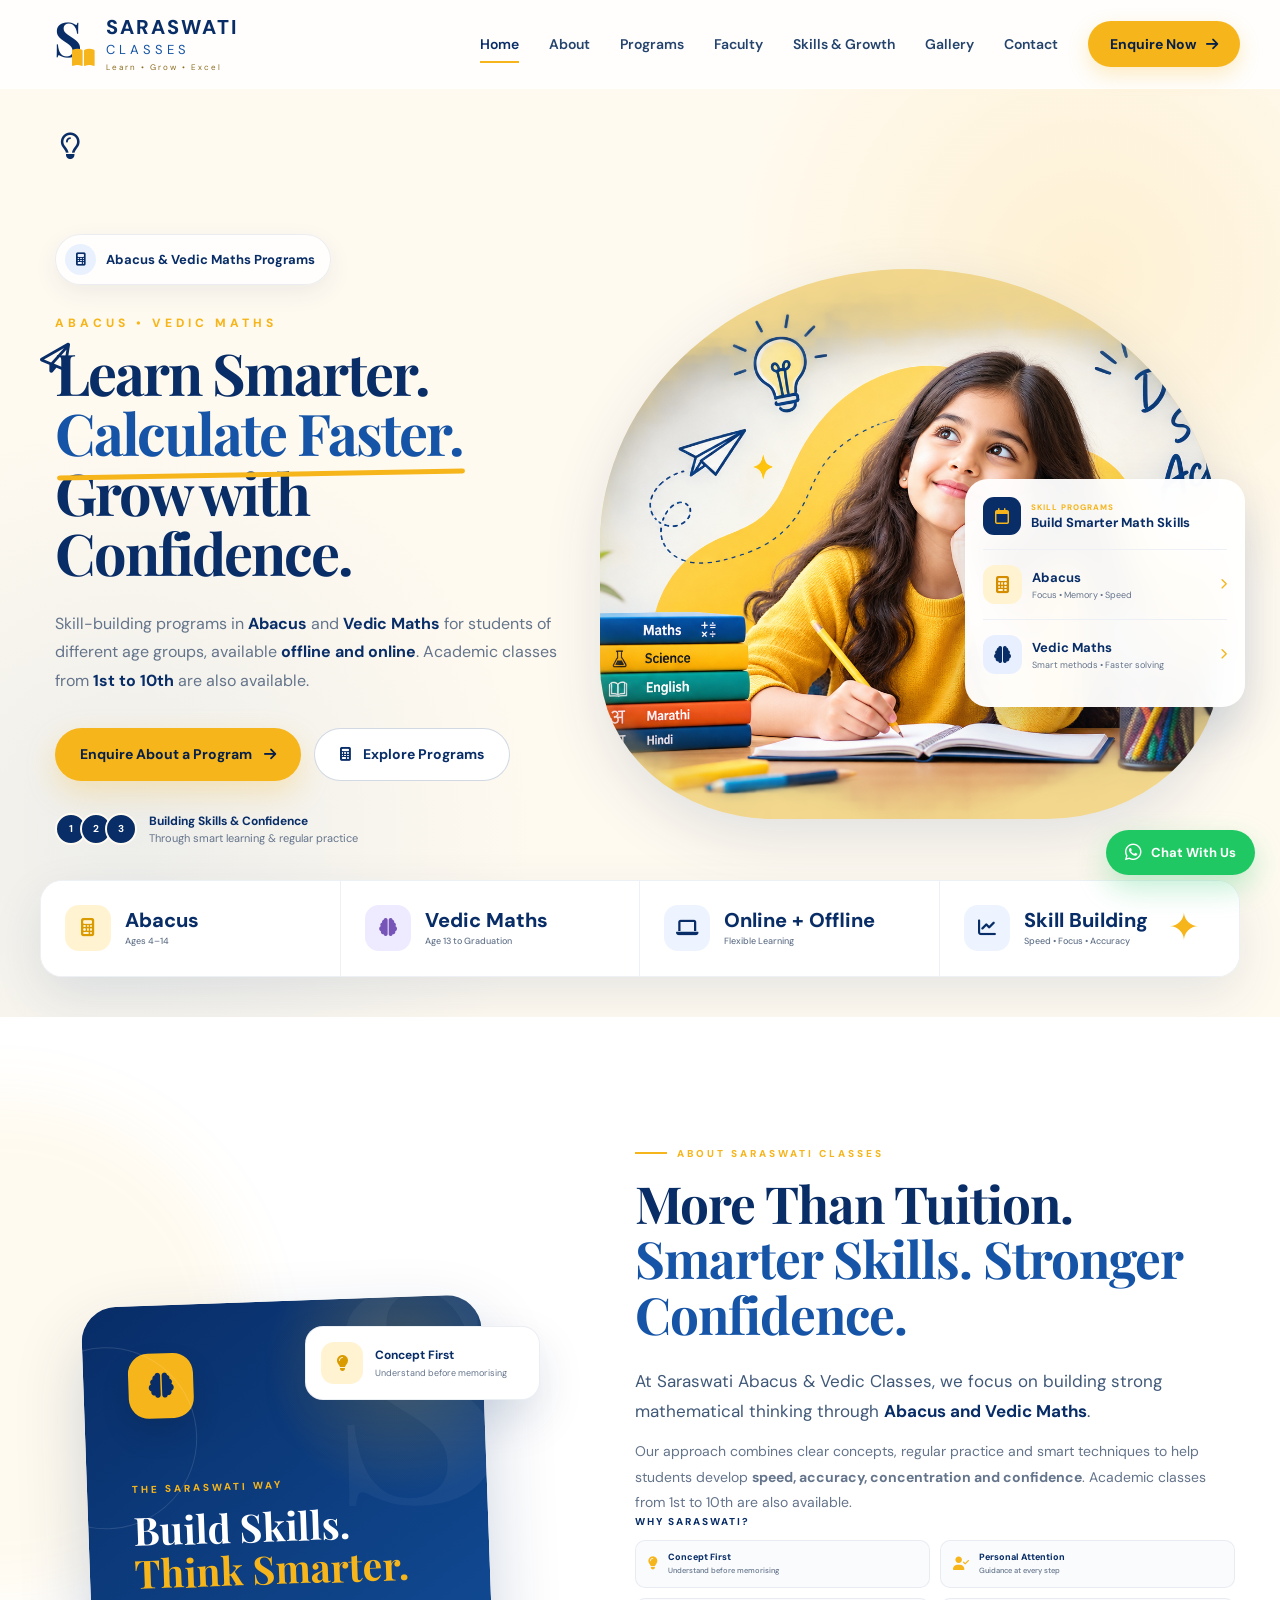
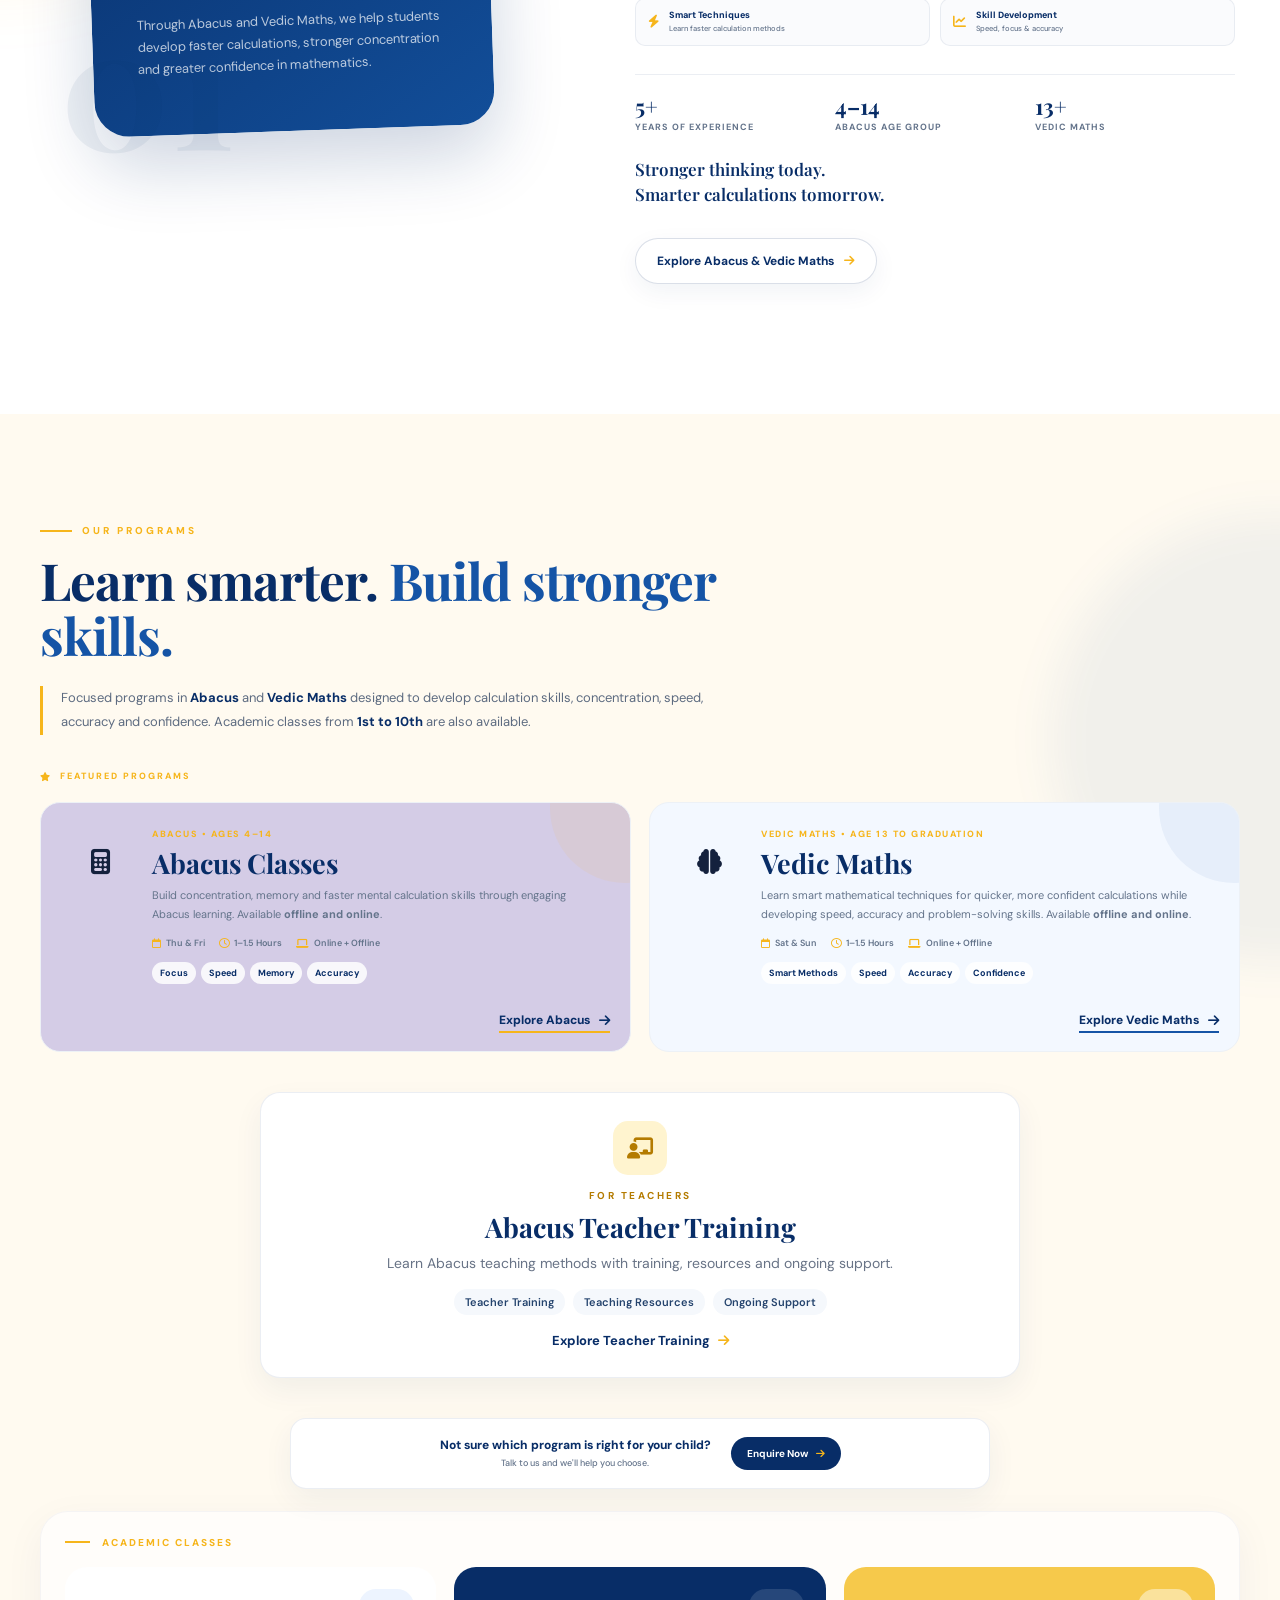
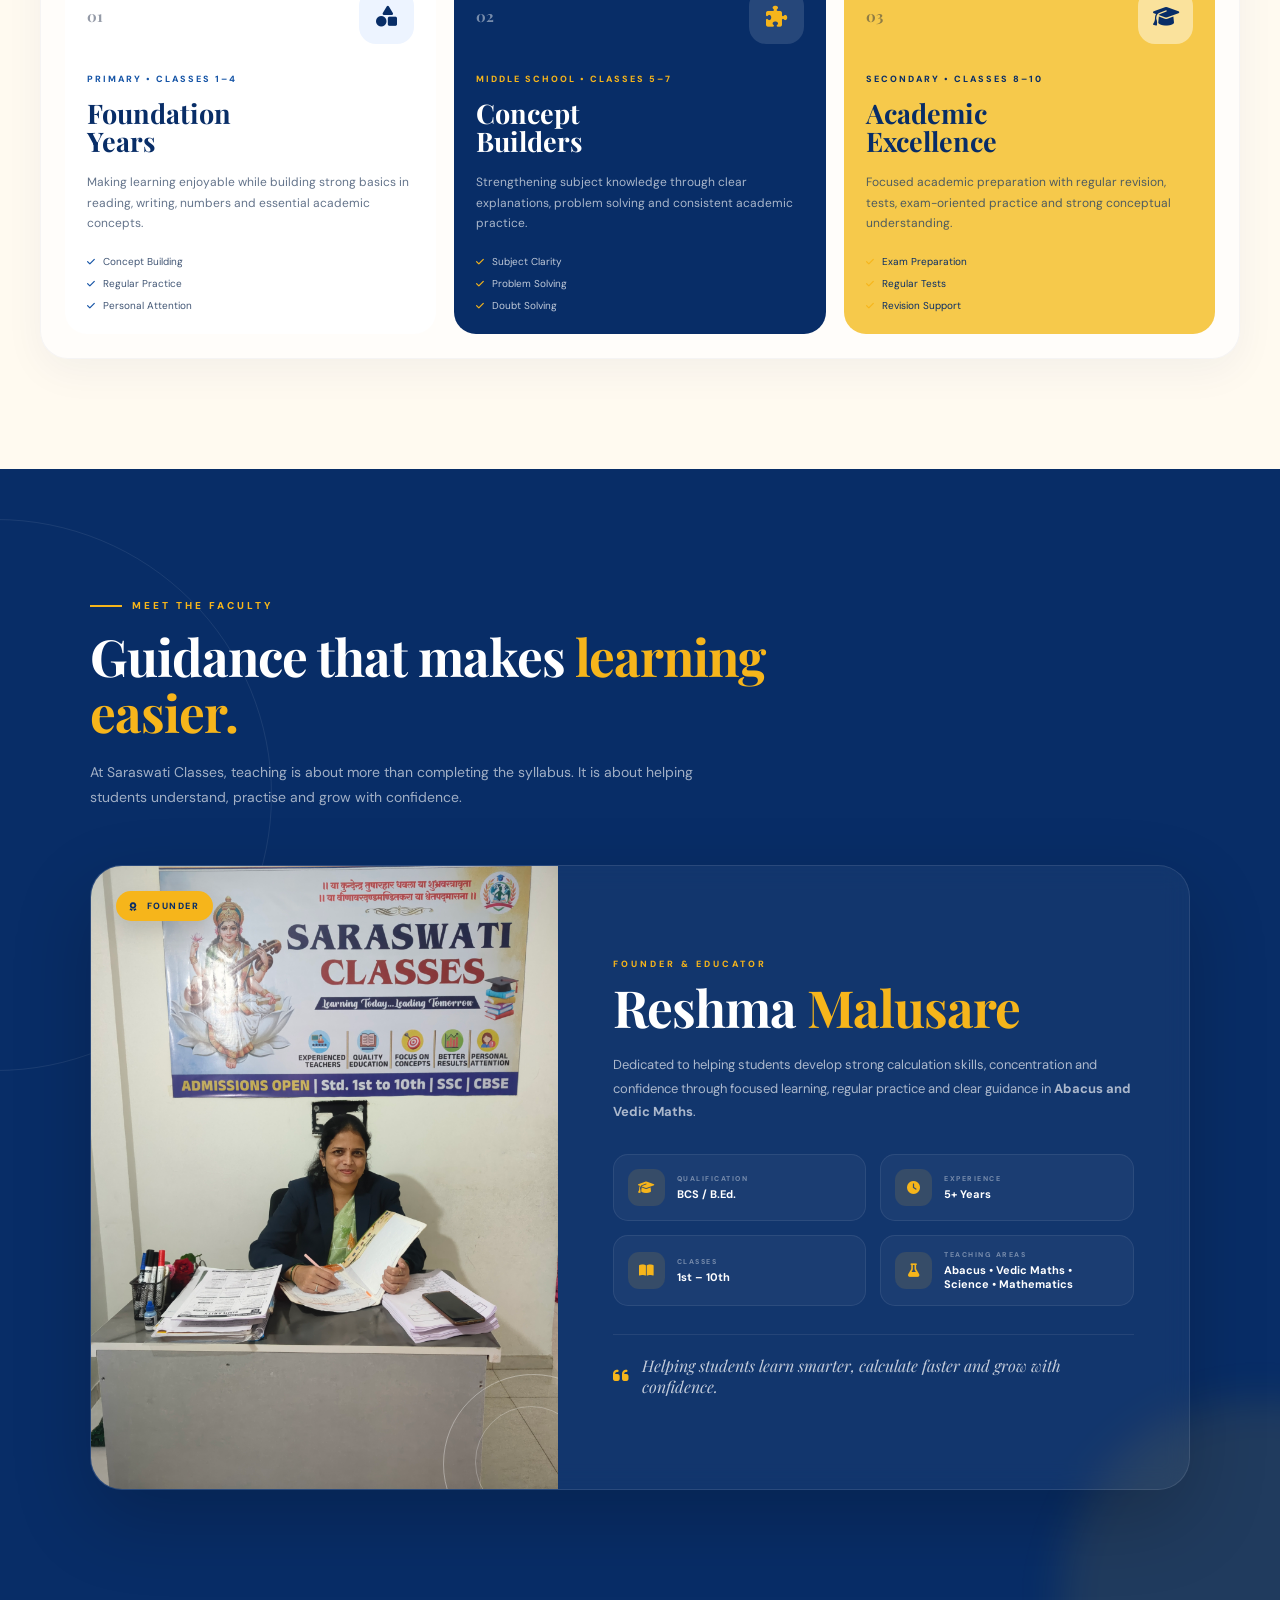
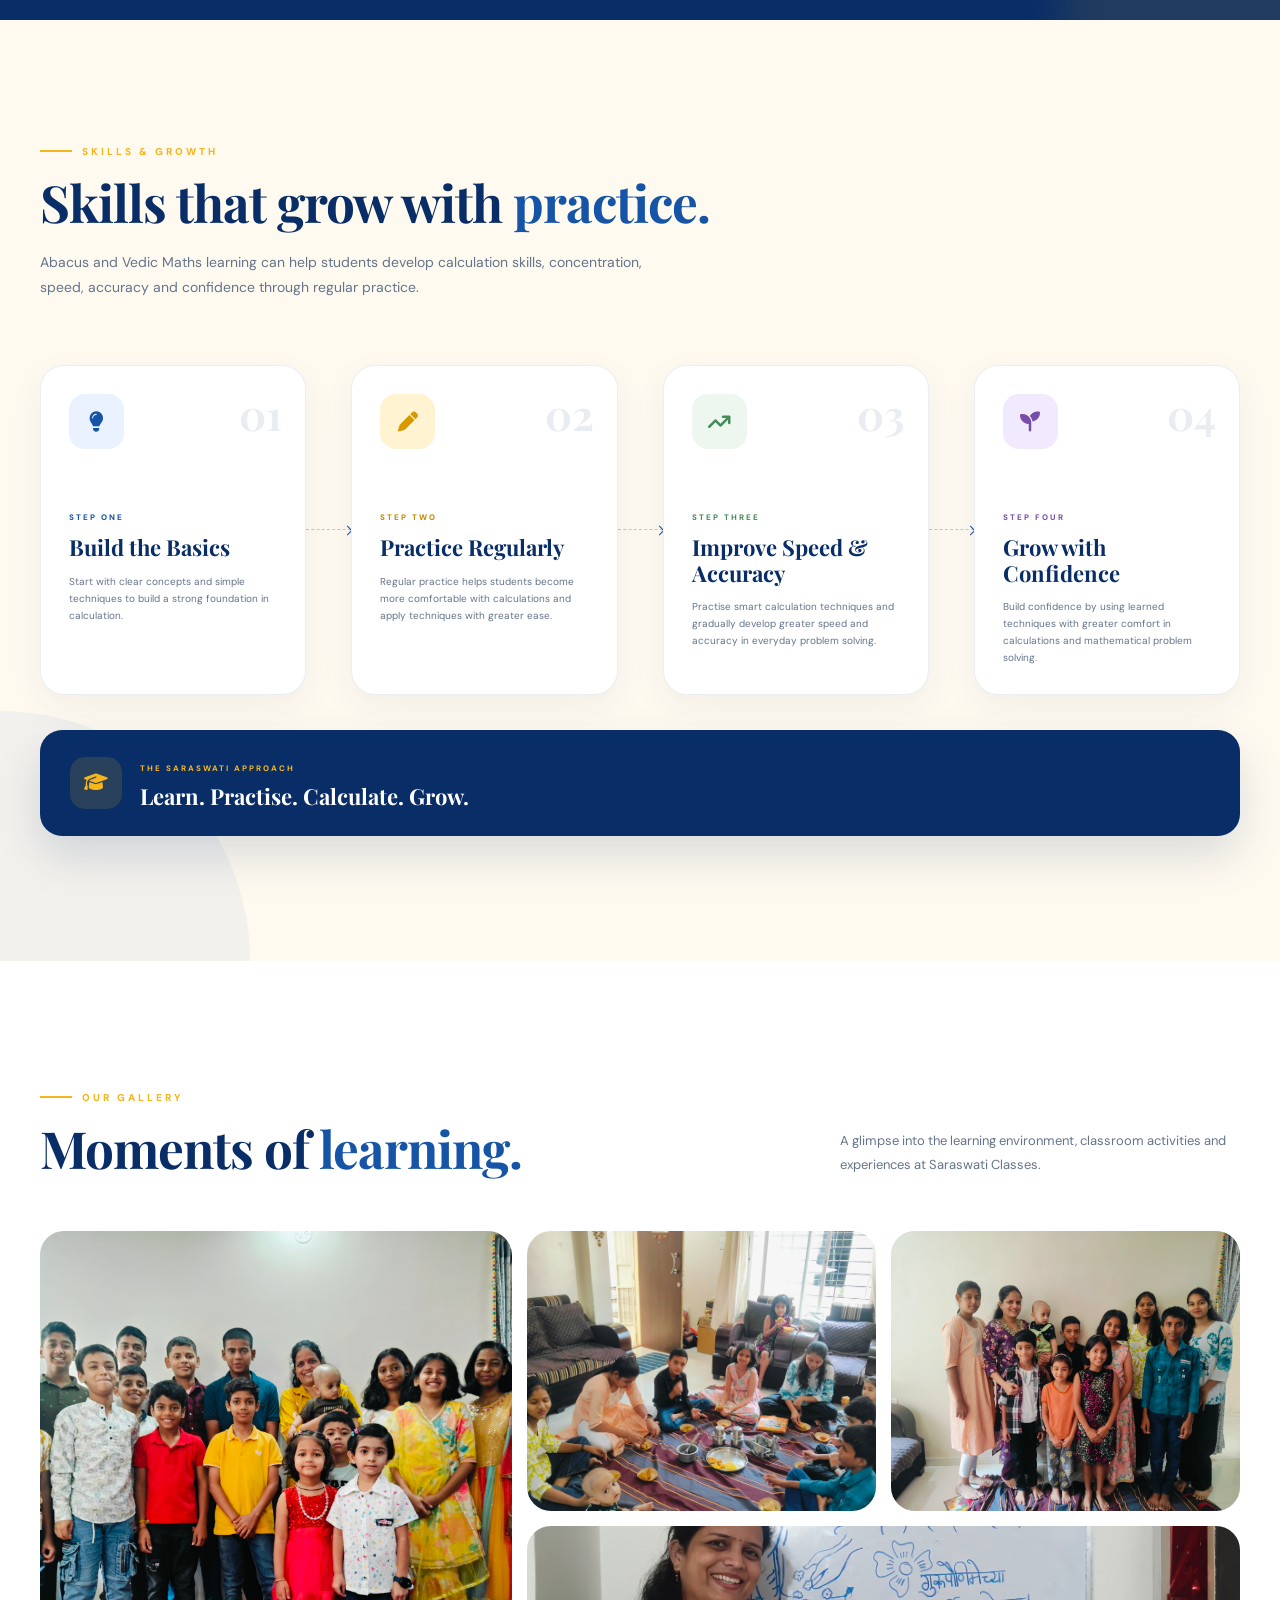
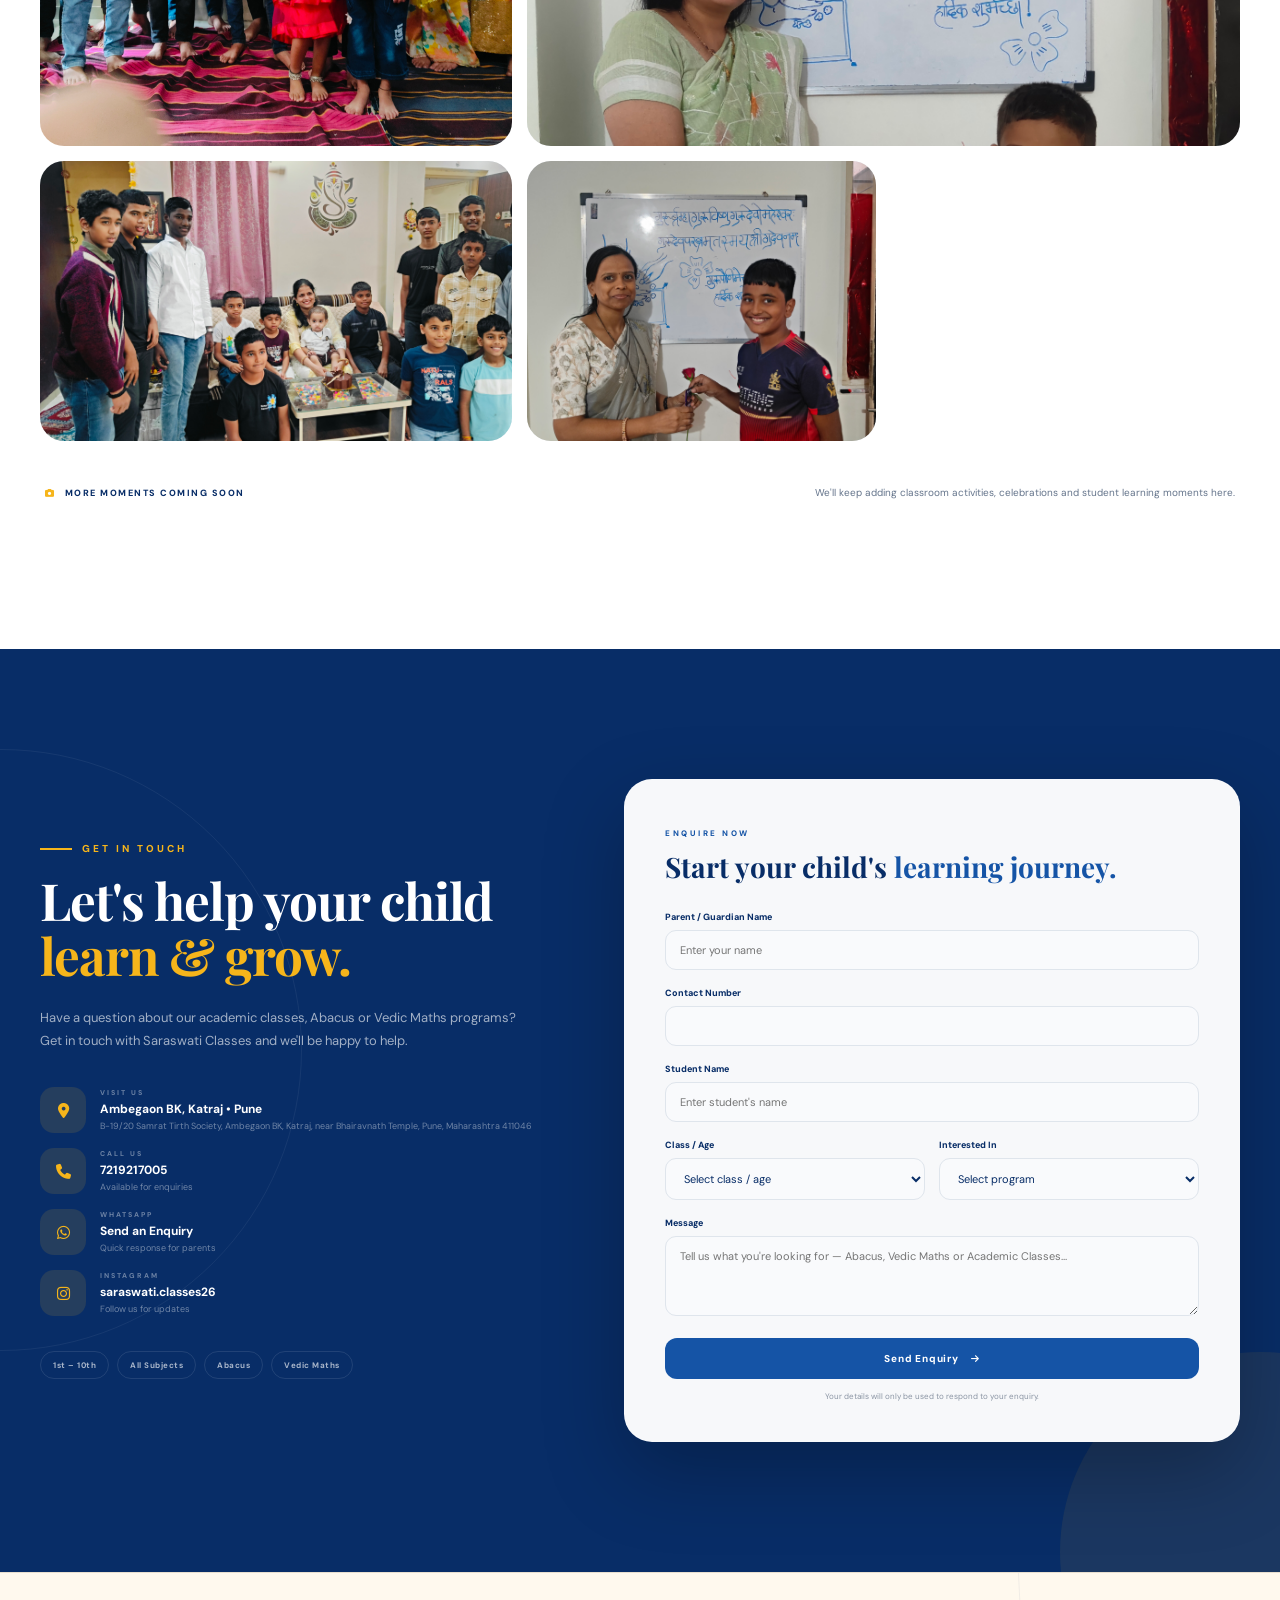
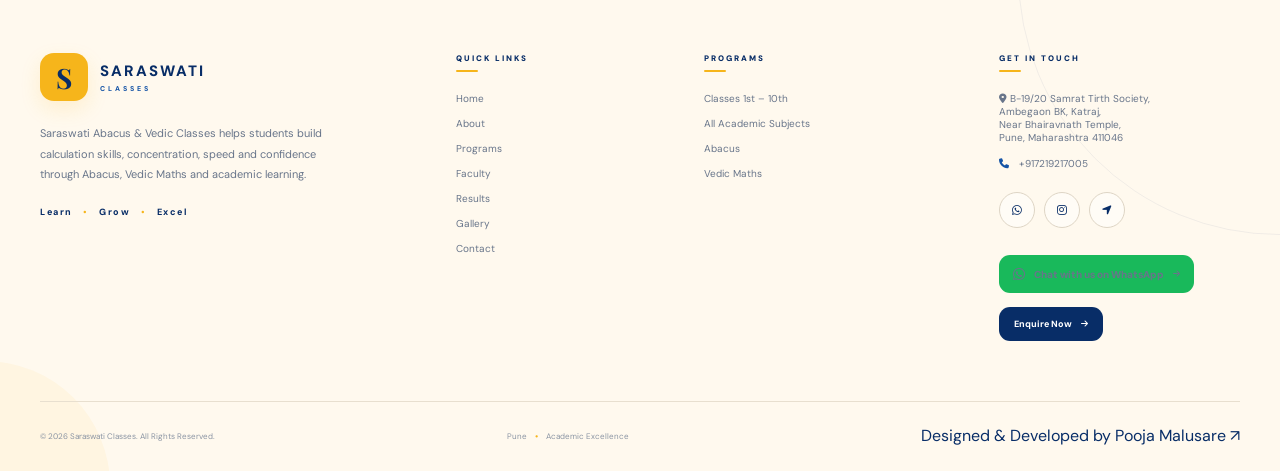
==== commit 37c3888c: "Add developer portfolio credits to website footers" ====
--- a/index.html
+++ b/index.html
@@ -1950,6 +1950,17 @@
 
         </div>
 
+<div class="developer-credit">
+  Designed &amp; Developed by
+  <a
+    href="https://pooja-bot07.github.io/pooja-portfolio/"
+    target="_blank"
+    rel="noopener noreferrer"
+  >
+    Pooja Malusare ↗
+  </a>
+</div>
+
     </div>
 
 </footer>
